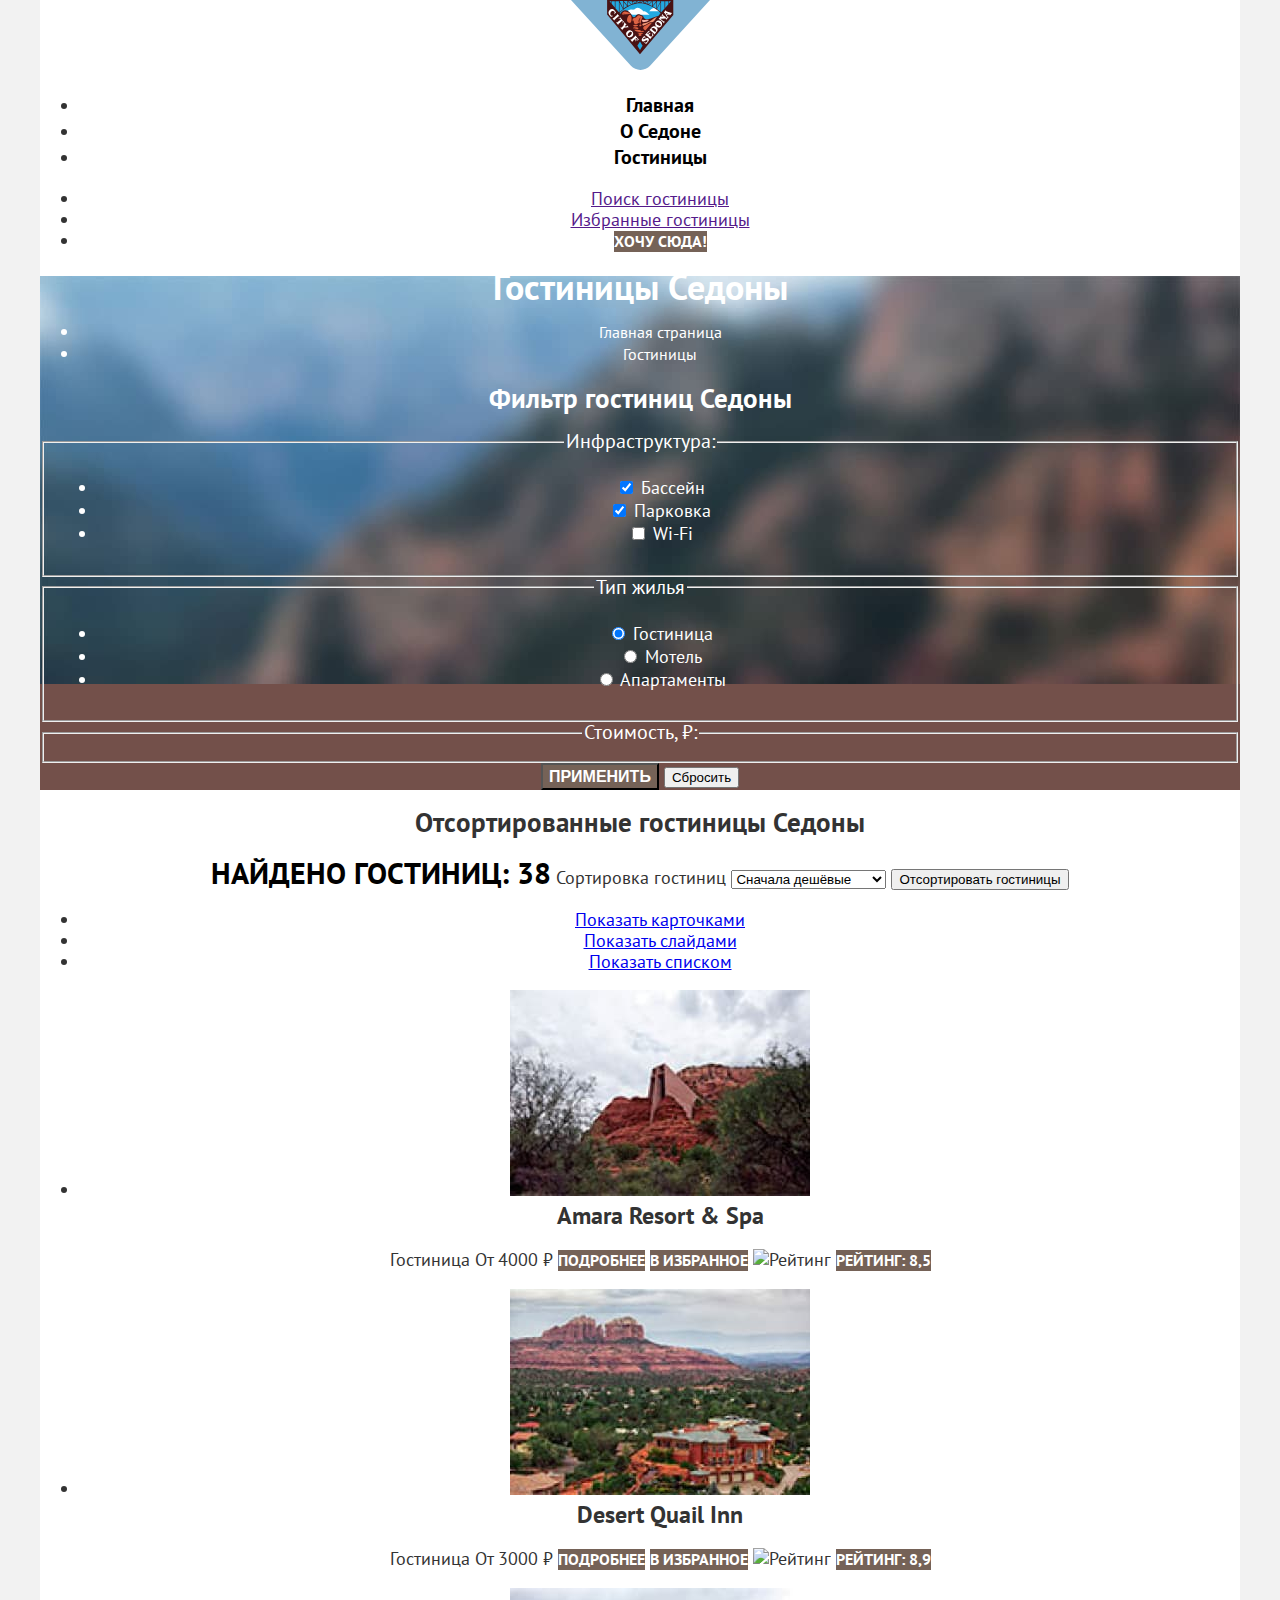
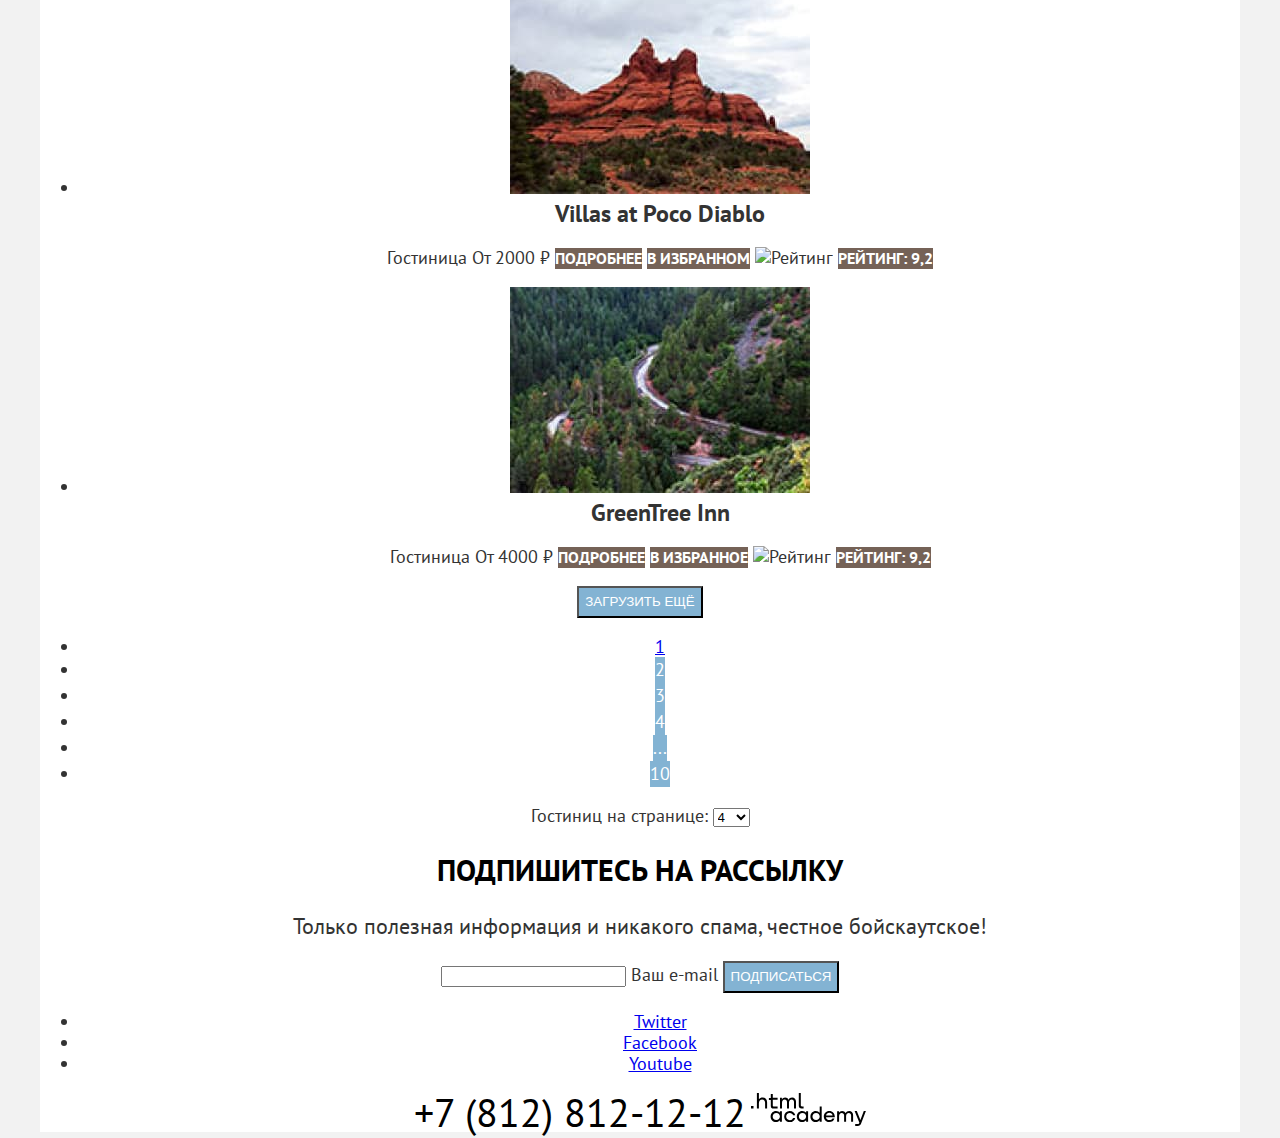
==== catalog.html @ a84dbd97 "базовая стилизация" ====
<!DOCTYPE html>
<html class="page" lang="ru">

<head>
  <meta charset="utf-8">
  <title>Гостиницы Седоны</title>
  <link rel="stylesheet" href="css/style.css">
</head>

<body>

  <div class="page-wrapper">

    <!-- Хедер -->

    <header class="page-header">
      <nav class="header-nav">
        <a class="logo-link">
          <img src="img/index/logo-of-sedona.svg" alt="Герб города Седона" width="139" height="70">
        </a>
        <ul class="site-menu">
          <li class="site-menu-item">
            <a href="index.html" class="site-menu-link">Главная</a>
          </li>
          <li class="site-menu-item">
            <a href="" class="site-menu-link">О Седоне</a>
          </li>
          <li class="site-menu-item">
            <a href="#" class="site-menu-link">Гостиницы</a>
          </li>
        </ul>
        <ul class="user-list">
          <li class="user-item">
            <a href="" class="user-link">
              <span class="visually-hidden">Поиск гостиницы</span>
            </a>
          </li>
          <li class="user-item">
            <a href="" class="user-link">
              <span class="visually-hidden">Избранные гостиницы</span>
            </a>
          </li>
          <li class="user-item">
            <a href="" class="user-link btn">
              Хочу сюда!
            </a>
          </li>
        </ul>
      </nav>
    </header>

    <!-- Мэйн -->

    <main class="main-inner">
      <footer class="inner-footer">
        <h1>Гостиницы Седоны</h1>
        <ul class="breadcrumbs">
          <li class="breadcrumbs-item">
            <a href="#" class="breadcrumbs-link">
              <span class="visually-hidden">Главная страница</span>
            </a>
          </li>
          <li class="breadcrumbs-item">
            <a href="" class="breadcrumbs-link">
              <span class="visually-hidden">Гостиницы</span>
            </a>
          </li>
        </ul>
        <section class="filter">
          <h2 class="visually-hidden">Фильтр гостиниц Седоны</h2>
          <form class="catalog-filter" action="https://echo.htmlacademy.ru/courses" method="get">
            <fieldset class="catalog-filter-group">
              <legend class="catalog-filter-title">Инфраструктура:</legend>
              <ul class="catalog-filter-list">
                <li class="catalog-filter-item">
                  <label class="control">
                    <input type="checkbox" name="swimming-pool" id="swimming-pool" checked>
                    <span class="control-mark"></span>
                    <span class="control-label">Бассейн</span>
                  </label>
                </li>
                <li class="catalog-filter-item">
                  <label class="control">
                    <input type="checkbox" name="parking" id="parking" checked>
                    <span class="control-mark"></span>
                    <span class="control-label">Парковка</span>
                  </label>
                </li>
                <li class="catalog-filter-item">
                  <label class="control">
                    <input type="checkbox" name="wi-fi" id="wi-fi">
                    <span class="control-mark"></span>
                    <span class="control-label">Wi-Fi</span>
                  </label>
                </li>
              </ul>
            </fieldset>
            <fieldset class="catalog-filter-group">
              <legend class="catalog-filter-title">Тип жилья</legend>
              <ul class="catalog-filter-list">
                <li class="catalog-filter-item">
                  <input type="radio" name="type-housing-group" value="hotel" checked>
                  <span class="control-mark"></span>
                  <span class="control-label">Гостиница</span>
                </li>
                <li class="catalog-filter-item">
                  <input type="radio" name="type-housing-group" value="motel">
                  <span class="control-mark"></span>
                  <span class="control-label">Мотель</span>
                </li>
                <li class="catalog-filter-item">
                  <input type="radio" name="type-housing-group" value="apartments">
                  <span class="control-mark"></span>
                  <span class="control-label">Апартаменты</span>
                </li>
              </ul>
            </fieldset>
            <fieldset class="catalog-filter-group">
              <legend class="catalog-filter-title">Стоимость, ₽:</legend>
            </fieldset>
            <button class="btn" type="submit" value="Применить">Применить</button>
            <button type="reset" value="Сбросить">Сбросить</button>
          </form>
        </section>
      </footer>
      <section class="sorted-cards">
        <h2 class="visually-hidden">Отсортированные гостиницы Седоны</h2>
        <span class="hotels-foung section-title">Найдено гостиниц: 38</span>
        <label class="visually-hidden" for="sorting">Сортировка гостиниц</label>
        <select name="sorting-card" id="sorting">
          <option value="cheap">Сначала дешёвые</option>
          <option value="popular">Сначала популярные</option>
          <option value="expensive">Сначала дорогие</option>
        </select>
        <button class="visually-hidden" type="submit">Отсортировать гостиницы</button>
        <ul class="view-card">
          <li class="view-card-item">
            <a href="#" class="view-card-control">
              <span class="visually-hidden">Показать карточками</span>
            </a>
          </li>
          <li class="view-card-item">
            <a href="#" class="view-card-control">
              <span class="visually-hidden">Показать слайдами</span>
            </a>
          </li>
          <li class="view-card-item">
            <a href="#" class="view-card-control">
              <span class="visually-hidden">Показать списком</span>
            </a>
          </li>
        </ul>
        <ul class="cards-list">
          <li class="cards-item">
            <figure>
              <img src="img/catalog/amararesortspa.jpg" alt=" Фотография Amara Resort & Spa" width="300" height="206">
              <figcaption class="card-title">Amara Resort & Spa</figcaption>
            </figure>
            <span>Гостиница</span>
            <span>От 4000 ₽</span>
            <a class="btn" href="#">подробнее</a>
            <a class="btn" href="#">В избранное</a>
            <img src="#" alt="Рейтинг">
            <span class="btn">Рейтинг: 8,5</span>
          </li>
          <li class="cards-item">
            <figure>
              <img src="img/catalog/desertquailinn.jpg" alt=" Фотография Desert Quail Inn" width="300" height="206">
              <figcaption class="card-title">Desert Quail Inn</figcaption>
            </figure>
            <span>Гостиница</span>
            <span>От 3000 ₽</span>
            <a class="btn" href="#">подробнее</a>
            <a class="btn" href="#">В избранное</a>
            <img src="#" alt="Рейтинг">
            <span class="btn">Рейтинг: 8,9</span>
          </li>
          <li class="cards-item">
            <figure>
              <img src="img/catalog/villasatpocodiablo.jpg" alt=" Фотография Villas at Poco Diablo" width="300"
                height="206">
              <figcaption class="card-title">Villas at Poco Diablo</figcaption>
            </figure>
            <span>Гостиница</span>
            <span>От 2000 ₽</span>
            <a class="btn" href="#">подробнее</a>
            <a class="btn" href="#">В избранном</a>
            <img src="#" alt="Рейтинг">
            <span class="btn">Рейтинг: 9,2 </span>
          </li>
          <li class="cards-item">
            <figure>
              <img src="img/catalog/greentreeinn.jpg" alt=" Фотография GreenTree Inn" width="300" height="206">
              <figcaption class="card-title">GreenTree Inn</figcaption>
            </figure>
            <span>Гостиница</span>
            <span>От 4000 ₽</span>
            <a class="btn" href="#">подробнее</a>
            <a class="btn" href="#">В избранное</a>
            <img src="#" alt="Рейтинг">
            <span class="btn">Рейтинг: 9,2 </span>
          </li>
        </ul>
        <button class="button" type="button">Загрузить ещё</button>
        <ul class="pagination">
          <li class="pagination-item pagination-current"><a href="#" class="pagination-link">1</a></li>
          <li class="pagination-item">
            <a href="#" class="pagination-link button">2</a>
          </li>
          <li class="pagination-item">
            <a href="#" class="pagination-link button">3</a>
          </li>
          <li class="pagination-item">
            <a href="#" class="pagination-link button">4</a>
          </li>
          <li class="pagination-item">
            <a href="#" class="pagination-link button">...</a>
          </li>
          <li class="pagination-item">
            <a href="#" class="pagination-link button">10</a>
          </li>
        </ul>
        <form class="showing-type">
          <label for="showing-card">Гостиниц на странице:</label>
          <select name="showing-card" id="showing-card">
            <option value="4">4</option>
            <option value="8">8</option>
            <option value="12">12</option>
          </select>
        </form>
      </section>
      <section class="subscribe">
        <h2 class="section-title">Подпишитесь на рассылку</h2>
        <p class="subscribe-desk">Только полезная информация и никакого спама,
          честное бойскаутское!</p>
        <form class="subscribe-form" action="https://echo.htmlacademy.ru/courses" method="post">
          <input type="email" name="subscribe-email" id="subscribe-email">
          <label for="subscribe-email">Ваш e-mail</label>
          <input class="subscribe-submit button" type="submit" value="Подписаться">
        </form>
      </section>
    </main>

    <!-- Футер -->

    <footer class="page-footer">
      <ul class="footer-social">
        <li class="social-item"><a href="https://twitter.com/htmlacademy_ru" class="social-link">
            <span class="visually-hidden">Twitter</span></a>
        </li>
        <li class="social-item"><a href="https://www.facebook.com/htmlacademy" class="social-link">
            <span class="visually-hidden">Facebook</span>
          </a>
        </li>
        <li class="social-item">
          <a href="https://www.youtube.com/c/HTMLAcademyRUS" class="social-link">
            <span class="visually-hidden">Youtube</span>
          </a>
        </li>
      </ul>
      <a class="number" href="tel:+78128121212">+7 (812) 812-12-12</a>
      <a class="copyright-link" href="https://htmlacademy.ru/">
        <img src="img/index/footer-logo-htmlacademy.svg" alt="Разработано HTMLAcademy" width="115" height="34">
      </a>
    </footer>

  </div>

</body>

</html>
---- css/style.css ----
@font-face {
  font-family: "PT Sans";
  font-style: normal;
  font-weight: 400;
  src: url("/fonts/ptsans-400.woff2");
  font-display: swap;
}

@font-face {
  font-family: "PT Sans";
  font-style: normal;
  font-weight: 700;
  src: url("/fonts/ptsans-700.woff2");
  font-display: swap;
}


body {
  margin: 0;
  font-family: "PT Sans", sans-serif;
  font-size: 18px;
  line-height: 21px;
  color: #333333;
  background-color: #F2F2F2;
  text-align: center;
}

.page-wrapper {
  margin: 0 auto;
  width: 1200px;
  background-color: #ffffff;
}

.section-title{
  font-size: 30px;
  font-weight: 700;
  color: #000000;
  line-height: 36px;
  text-transform: uppercase;
}

.btn {
  display: inline-block;
  font-size: 16px;
  font-weight: 700;
  line-height: 21px;
  color: #FFFFFF;
  background-color: #756257;
  text-transform: uppercase;
  text-decoration: none;
}

.button {
  display: inline-block;
  font-size: 20;
  line-height: 26px;
  color: #FFFFFF;
  background-color:  #83B3D3;
  text-transform: uppercase;
  text-decoration: none;
}

/* Header */

.site-menu-link {
  font-size: 20px;
  font-weight: 700;
  line-height: 26px;
  color: #000000;
  text-decoration: none;
}

/* Main */

/* Wellcome */

.wellcome {
  background-color: #dbe9f2;
  background-image: url('/img/index/index-background-wellcome.jpg');
  background-repeat: no-repeat;
  background-size: contain;
}

/* Advantages */

.advantages-desk {
  font-size: 22px;
  line-height: 36px;
}

/* Search-hotel  */

.search-hotel-desk {
  font-size: 22px;
  line-height: 26px;
}

/* Subscribe */

.index-subscribe {
  color: #ffffff;
  background-color: #46424c;
  background-image: url('/img/index/index-background-wellcome.jpg');
  background-repeat: no-repeat;
  background-size: auto;
}

.index-subscribe .section-title {
  color: #ffffff;
}

.subscribe-desk {
  font-size: 22px;
  line-height: 26px;
}

/* Footer */

.number {
  font-size: 40px;
  color: #000000;
  line-height: 40px;
  text-transform: uppercase;
  text-decoration: none;
}

/* Catalog */

/* Inner-footer */

.inner-footer {
  color: #ffffff;
  background-color: #73504A;
  background-image: url('/img/catalog/catalog-background.jpg');
  background-repeat: no-repeat;
  background-size: auto;
}

/* Breadcrumbs */

.breadcrumbs-link {
  font-size: 16px;
  color: #FFFFFF;
  text-decoration: none;
}

/* Filter */

.catalog-filter-title {
  font-size: 20px;
  font-weight: 26px;
}

.control-label {
  line-height: 23px;
}

/* Sorted-cards */

.card-title {
  font-weight: 700;
  font-size: 24px;
  line-height: 31px;
}
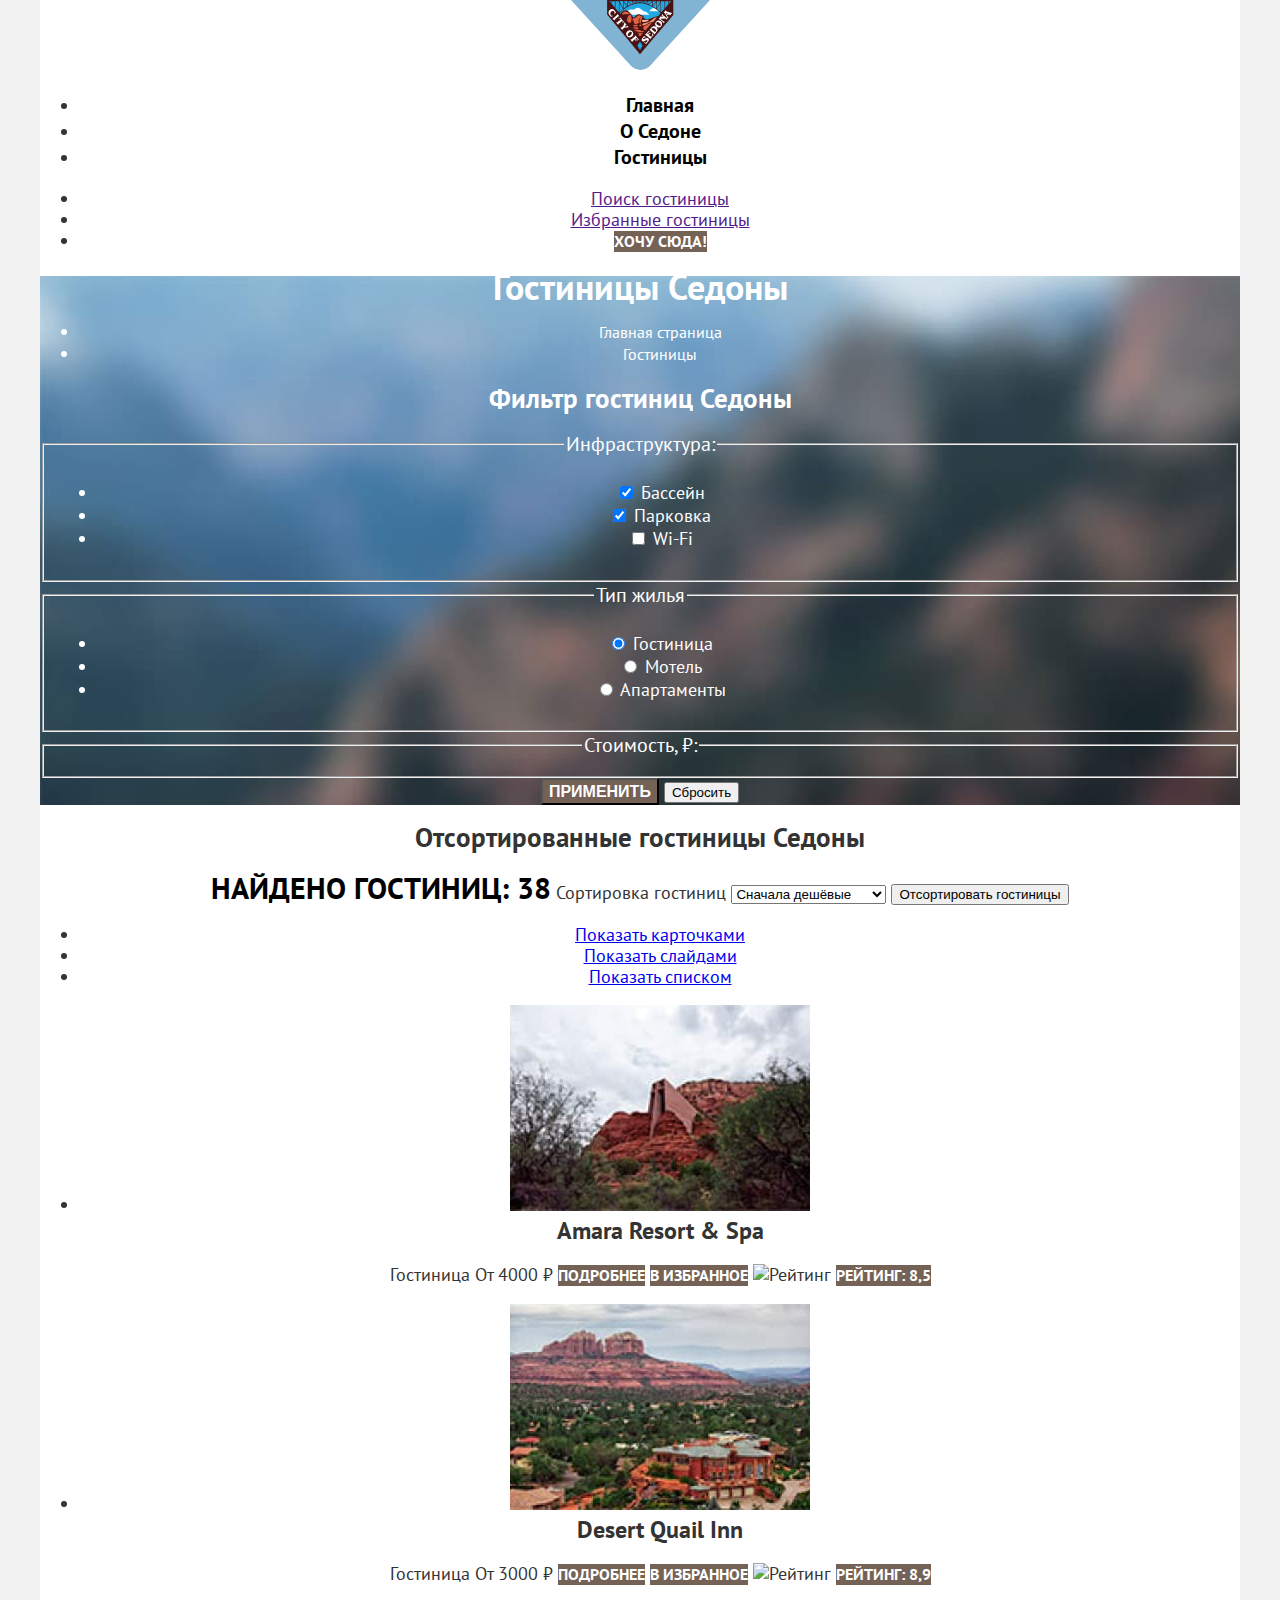
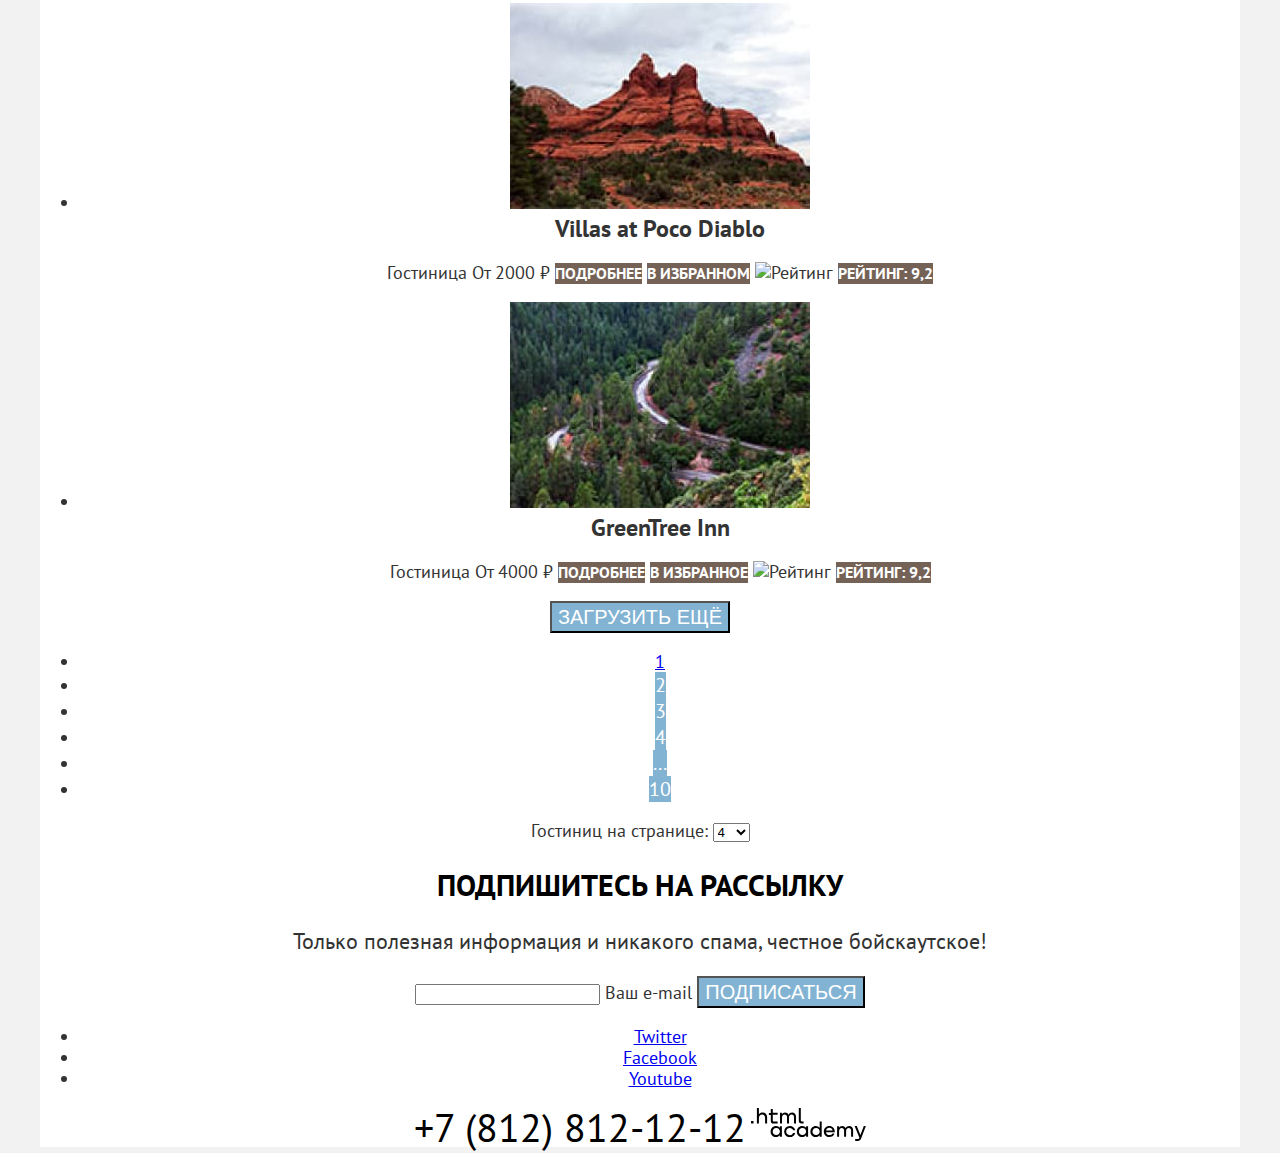
==== commit a27e7e04: "базовые графики и стилизации" ====
--- a/catalog.html
+++ b/catalog.html
@@ -26,7 +26,7 @@
             <a href="" class="site-menu-link">О Седоне</a>
           </li>
           <li class="site-menu-item">
-            <a href="#" class="site-menu-link">Гостиницы</a>
+            <a href="#" class="site-menu-link" aria-current="page">Гостиницы</a>
           </li>
         </ul>
         <ul class="user-list">
@@ -61,7 +61,7 @@
             </a>
           </li>
           <li class="breadcrumbs-item">
-            <a href="" class="breadcrumbs-link">
+            <a href="" class="breadcrumbs-link" aria-current="page">
               <span class="visually-hidden">Гостиницы</span>
             </a>
           </li>
@@ -203,7 +203,8 @@
         </ul>
         <button class="button" type="button">Загрузить ещё</button>
         <ul class="pagination">
-          <li class="pagination-item pagination-current"><a href="#" class="pagination-link">1</a></li>
+          <li class="pagination-item pagination-current" aria-current="page"><a href="#" class="pagination-link">1</a>
+          </li>
           <li class="pagination-item">
             <a href="#" class="pagination-link button">2</a>
           </li>
--- a/css/style.css
+++ b/css/style.css
@@ -3,7 +3,7 @@
   font-family: "PT Sans";
   font-style: normal;
   font-weight: 400;
-  src: url("/fonts/ptsans-400.woff2");
+  src: url("/fonts/ptsans-400.woff2") format("woff2");
   font-display: swap;
 }
 
@@ -11,7 +11,7 @@
   font-family: "PT Sans";
   font-style: normal;
   font-weight: 700;
-  src: url("/fonts/ptsans-700.woff2");
+  src: url("/fonts/ptsans-700.woff2")  format("woff2");
   font-display: swap;
 }
 
@@ -53,7 +53,7 @@
 
 .button {
   display: inline-block;
-  font-size: 20;
+  font-size: 20px;
   line-height: 26px;
   color: #FFFFFF;
   background-color:  #83B3D3;
@@ -103,7 +103,7 @@
   background-color: #46424c;
   background-image: url('/img/index/index-background-wellcome.jpg');
   background-repeat: no-repeat;
-  background-size: auto;
+  background-size: cover;
 }
 
 .index-subscribe .section-title {
@@ -134,7 +134,7 @@
   background-color: #73504A;
   background-image: url('/img/catalog/catalog-background.jpg');
   background-repeat: no-repeat;
-  background-size: auto;
+  background-size: cover;
 }
 
 /* Breadcrumbs */
@@ -149,7 +149,7 @@
 
 .catalog-filter-title {
   font-size: 20px;
-  font-weight: 26px;
+  line-height:  26px;
 }
 
 .control-label {
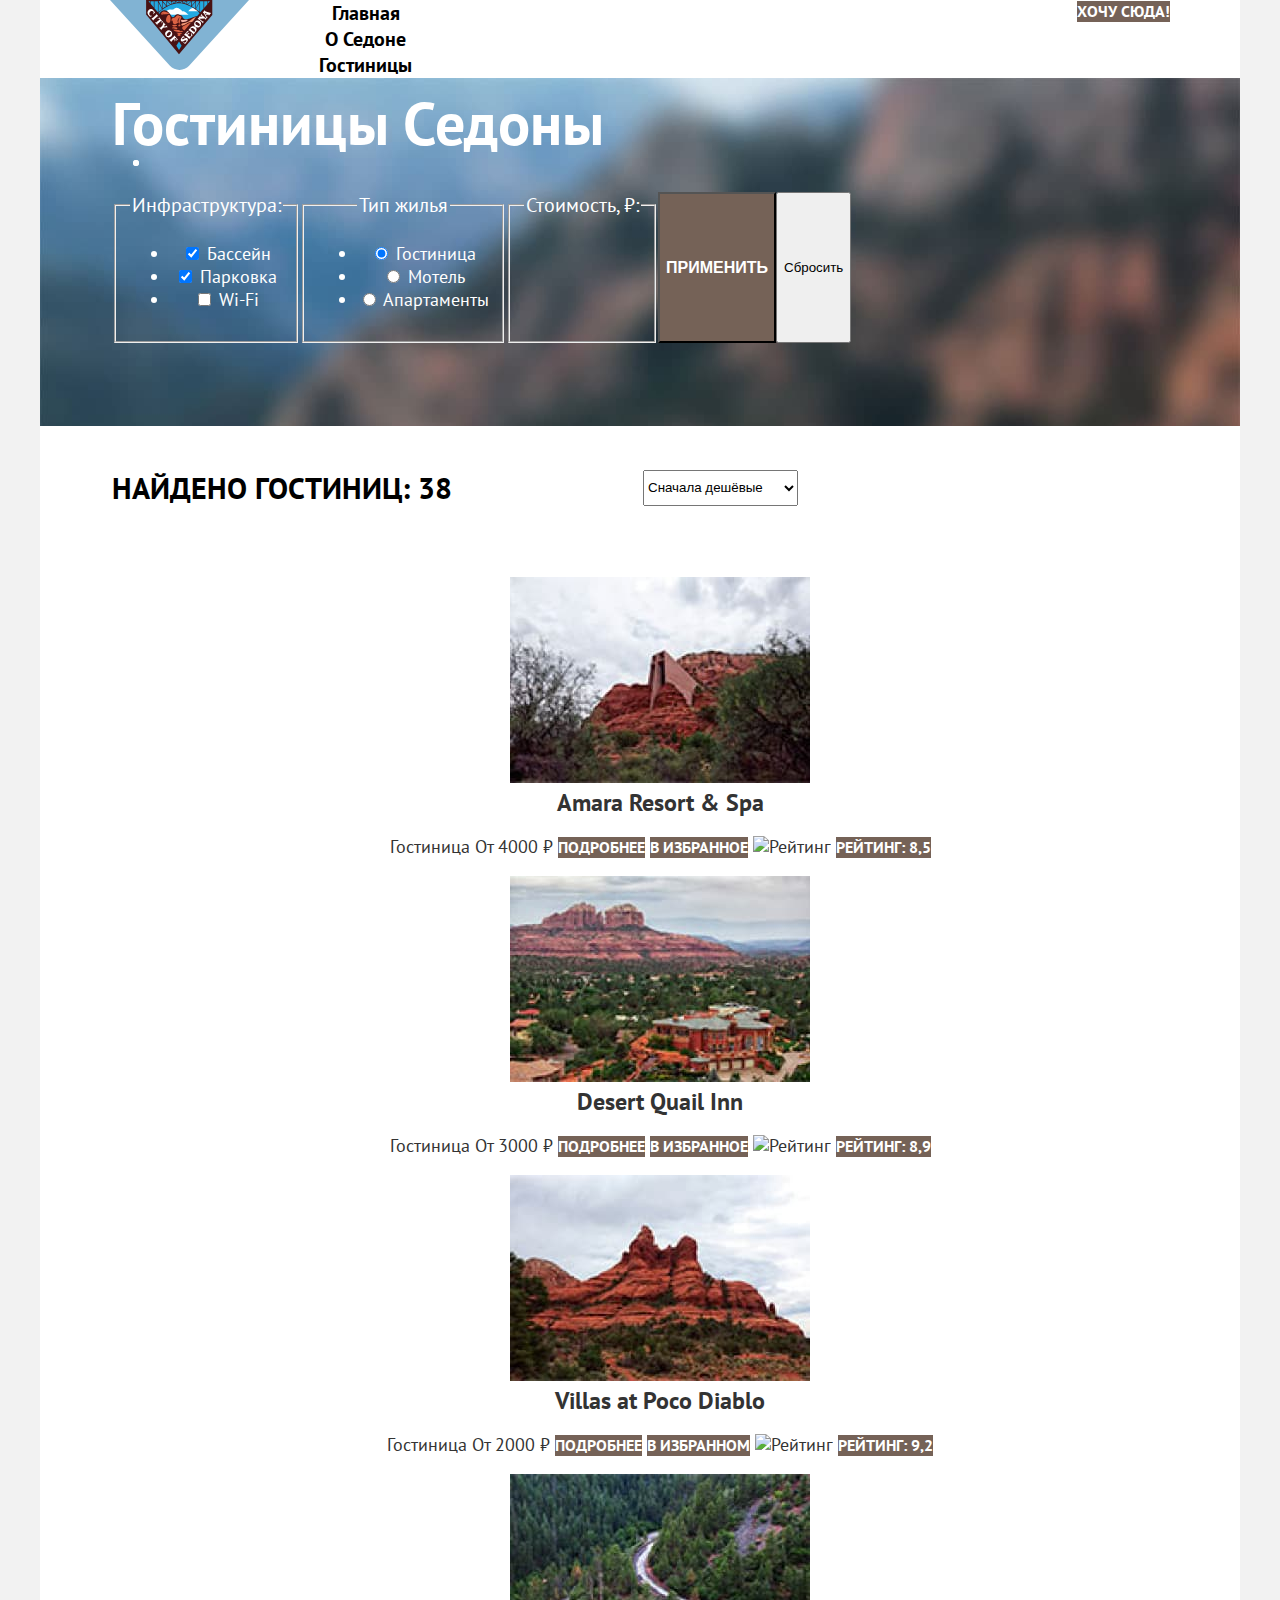
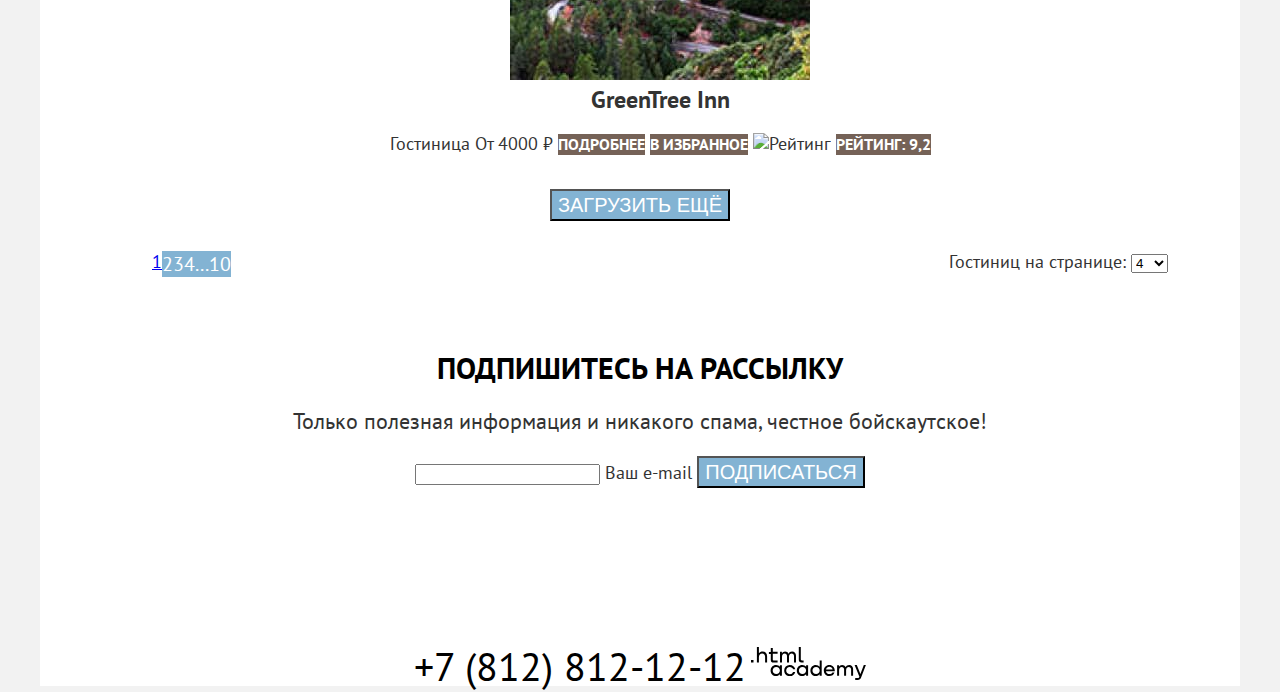
==== commit a8b81c84: "Сетка страниц и крупных блоков на флексах" ====
--- a/catalog.html
+++ b/catalog.html
@@ -7,9 +7,9 @@
   <link rel="stylesheet" href="css/style.css">
 </head>
 
-<body>
-
-  <div class="page-wrapper">
+<body class="page-body">
+
+  <div class="page-container">
 
     <!-- Хедер -->
 
@@ -51,222 +51,239 @@
 
     <!-- Мэйн -->
 
-    <main class="main-inner">
-      <footer class="inner-footer">
-        <h1>Гостиницы Седоны</h1>
-        <ul class="breadcrumbs">
-          <li class="breadcrumbs-item">
-            <a href="#" class="breadcrumbs-link">
-              <span class="visually-hidden">Главная страница</span>
-            </a>
-          </li>
-          <li class="breadcrumbs-item">
-            <a href="" class="breadcrumbs-link" aria-current="page">
-              <span class="visually-hidden">Гостиницы</span>
-            </a>
-          </li>
-        </ul>
-        <section class="filter">
-          <h2 class="visually-hidden">Фильтр гостиниц Седоны</h2>
-          <form class="catalog-filter" action="https://echo.htmlacademy.ru/courses" method="get">
-            <fieldset class="catalog-filter-group">
-              <legend class="catalog-filter-title">Инфраструктура:</legend>
-              <ul class="catalog-filter-list">
-                <li class="catalog-filter-item">
-                  <label class="control">
-                    <input type="checkbox" name="swimming-pool" id="swimming-pool" checked>
+    <main class="main-inner main-container">
+      <header class="inner-header">
+        <div class="wrapper header-wrapper">
+          <h1 class="page-title">Гостиницы Седоны</h1>
+          <ul class="breadcrumbs">
+            <li class="breadcrumbs-item">
+              <a href="#" class="breadcrumbs-link">
+                <span class="visually-hidden">Главная страница</span>
+              </a>
+            </li>
+            <li class="breadcrumbs-item">
+              <a href="" class="breadcrumbs-link" aria-current="page">
+                <span class="visually-hidden">Гостиницы</span>
+              </a>
+            </li>
+          </ul>
+          <section class="filter">
+            <h2 class="visually-hidden">Фильтр гостиниц Седоны</h2>
+            <form class="catalog-filter" action="https://echo.htmlacademy.ru/courses" method="get">
+              <fieldset class="catalog-filter-group">
+                <legend class="catalog-filter-title">Инфраструктура:</legend>
+                <ul class="catalog-filter-list">
+                  <li class="catalog-filter-item">
+                    <label class="control">
+                      <input type="checkbox" name="swimming-pool" id="swimming-pool" checked>
+                      <span class="control-mark"></span>
+                      <span class="control-label">Бассейн</span>
+                    </label>
+                  </li>
+                  <li class="catalog-filter-item">
+                    <label class="control">
+                      <input type="checkbox" name="parking" id="parking" checked>
+                      <span class="control-mark"></span>
+                      <span class="control-label">Парковка</span>
+                    </label>
+                  </li>
+                  <li class="catalog-filter-item">
+                    <label class="control">
+                      <input type="checkbox" name="wi-fi" id="wi-fi">
+                      <span class="control-mark"></span>
+                      <span class="control-label">Wi-Fi</span>
+                    </label>
+                  </li>
+                </ul>
+              </fieldset>
+              <fieldset class="catalog-filter-group">
+                <legend class="catalog-filter-title">Тип жилья</legend>
+                <ul class="catalog-filter-list">
+                  <li class="catalog-filter-item">
+                    <input type="radio" name="type-housing-group" value="hotel" checked>
                     <span class="control-mark"></span>
-                    <span class="control-label">Бассейн</span>
-                  </label>
-                </li>
-                <li class="catalog-filter-item">
-                  <label class="control">
-                    <input type="checkbox" name="parking" id="parking" checked>
+                    <span class="control-label">Гостиница</span>
+                  </li>
+                  <li class="catalog-filter-item">
+                    <input type="radio" name="type-housing-group" value="motel">
                     <span class="control-mark"></span>
-                    <span class="control-label">Парковка</span>
-                  </label>
-                </li>
-                <li class="catalog-filter-item">
-                  <label class="control">
-                    <input type="checkbox" name="wi-fi" id="wi-fi">
+                    <span class="control-label">Мотель</span>
+                  </li>
+                  <li class="catalog-filter-item">
+                    <input type="radio" name="type-housing-group" value="apartments">
                     <span class="control-mark"></span>
-                    <span class="control-label">Wi-Fi</span>
-                  </label>
-                </li>
-              </ul>
-            </fieldset>
-            <fieldset class="catalog-filter-group">
-              <legend class="catalog-filter-title">Тип жилья</legend>
-              <ul class="catalog-filter-list">
-                <li class="catalog-filter-item">
-                  <input type="radio" name="type-housing-group" value="hotel" checked>
-                  <span class="control-mark"></span>
-                  <span class="control-label">Гостиница</span>
-                </li>
-                <li class="catalog-filter-item">
-                  <input type="radio" name="type-housing-group" value="motel">
-                  <span class="control-mark"></span>
-                  <span class="control-label">Мотель</span>
-                </li>
-                <li class="catalog-filter-item">
-                  <input type="radio" name="type-housing-group" value="apartments">
-                  <span class="control-mark"></span>
-                  <span class="control-label">Апартаменты</span>
-                </li>
-              </ul>
-            </fieldset>
-            <fieldset class="catalog-filter-group">
-              <legend class="catalog-filter-title">Стоимость, ₽:</legend>
-            </fieldset>
-            <button class="btn" type="submit" value="Применить">Применить</button>
-            <button type="reset" value="Сбросить">Сбросить</button>
+                    <span class="control-label">Апартаменты</span>
+                  </li>
+                </ul>
+              </fieldset>
+              <fieldset class="catalog-filter-group">
+                <legend class="catalog-filter-title">Стоимость, ₽:</legend>
+              </fieldset>
+              <button class="btn" type="submit" value="Применить">Применить</button>
+              <button type="reset" value="Сбросить">Сбросить</button>
+            </form>
+          </section>
+        </div>
+      </header>
+      <section class="sorting-cards">
+        <div class="wrapper sorting-cards-wrapper">
+          <h2 class="visually-hidden">Сортировка найденных гостиниц Седоны</h2>
+          <span class="hotels-found section-title">Найдено гостиниц: 38</span>
+          <label class="visually-hidden" for="sorting">Сортировка гостиниц</label>
+          <select name="sorting-card" id="sorting">
+            <option value="cheap">Сначала дешёвые</option>
+            <option value="popular">Сначала популярные</option>
+            <option value="expensive">Сначала дорогие</option>
+          </select>
+          <button class="visually-hidden" type="submit">Отсортировать гостиницы</button>
+          <ul class="view-card">
+            <li class="view-card-item">
+              <a href="#" class="view-card-control">
+                <span class="visually-hidden">Показать карточками</span>
+              </a>
+            </li>
+            <li class="view-card-item">
+              <a href="#" class="view-card-control">
+                <span class="visually-hidden">Показать слайдами</span>
+              </a>
+            </li>
+            <li class="view-card-item">
+              <a href="#" class="view-card-control">
+                <span class="visually-hidden">Показать списком</span>
+              </a>
+            </li>
+          </ul>
+        </div>
+      </section>
+      <section class="sorted-cards">
+        <div class="wrapper sorted-cards-wrapper">
+          <h2 class="visually-hidden">Отсортированные гостиницы Седоны</h2>
+          <ul class="cards-list">
+            <li class="cards-item">
+              <figure>
+                <img src="img/catalog/amararesortspa.jpg" alt=" Фотография Amara Resort & Spa" width="300" height="206">
+                <figcaption class="card-title">Amara Resort & Spa</figcaption>
+              </figure>
+              <span>Гостиница</span>
+              <span>От 4000 ₽</span>
+              <a class="btn" href="#">подробнее</a>
+              <a class="btn" href="#">В избранное</a>
+              <img src="#" alt="Рейтинг">
+              <span class="btn">Рейтинг: 8,5</span>
+            </li>
+            <li class="cards-item">
+              <figure>
+                <img src="img/catalog/desertquailinn.jpg" alt=" Фотография Desert Quail Inn" width="300" height="206">
+                <figcaption class="card-title">Desert Quail Inn</figcaption>
+              </figure>
+              <span>Гостиница</span>
+              <span>От 3000 ₽</span>
+              <a class="btn" href="#">подробнее</a>
+              <a class="btn" href="#">В избранное</a>
+              <img src="#" alt="Рейтинг">
+              <span class="btn">Рейтинг: 8,9</span>
+            </li>
+            <li class="cards-item">
+              <figure>
+                <img src="img/catalog/villasatpocodiablo.jpg" alt=" Фотография Villas at Poco Diablo" width="300"
+                  height="206">
+                <figcaption class="card-title">Villas at Poco Diablo</figcaption>
+              </figure>
+              <span>Гостиница</span>
+              <span>От 2000 ₽</span>
+              <a class="btn" href="#">подробнее</a>
+              <a class="btn" href="#">В избранном</a>
+              <img src="#" alt="Рейтинг">
+              <span class="btn">Рейтинг: 9,2 </span>
+            </li>
+            <li class="cards-item">
+              <figure>
+                <img src="img/catalog/greentreeinn.jpg" alt=" Фотография GreenTree Inn" width="300" height="206">
+                <figcaption class="card-title">GreenTree Inn</figcaption>
+              </figure>
+              <span>Гостиница</span>
+              <span>От 4000 ₽</span>
+              <a class="btn" href="#">подробнее</a>
+              <a class="btn" href="#">В избранное</a>
+              <img src="#" alt="Рейтинг">
+              <span class="btn">Рейтинг: 9,2 </span>
+            </li>
+          </ul>
+        </div>
+        <div class="wrapper btn-wrapper">
+          <button class="button" type="button">Загрузить ещё</button>
+        </div>
+        <div class="wrapper pagination-wrapper">
+          <ul class="pagination">
+            <li class="pagination-item pagination-current" aria-current="page"><a href="#" class="pagination-link">1</a>
+            </li>
+            <li class="pagination-item">
+              <a href="#" class="pagination-link button">2</a>
+            </li>
+            <li class="pagination-item">
+              <a href="#" class="pagination-link button">3</a>
+            </li>
+            <li class="pagination-item">
+              <a href="#" class="pagination-link button">4</a>
+            </li>
+            <li class="pagination-item">
+              <a href="#" class="pagination-link button">...</a>
+            </li>
+            <li class="pagination-item">
+              <a href="#" class="pagination-link button">10</a>
+            </li>
+          </ul>
+          <form class="showing-type">
+            <label for="showing-card">Гостиниц на странице:</label>
+            <select name="showing-card" id="showing-card">
+              <option value="4">4</option>
+              <option value="8">8</option>
+              <option value="12">12</option>
+            </select>
           </form>
-        </section>
-      </footer>
-      <section class="sorted-cards">
-        <h2 class="visually-hidden">Отсортированные гостиницы Седоны</h2>
-        <span class="hotels-foung section-title">Найдено гостиниц: 38</span>
-        <label class="visually-hidden" for="sorting">Сортировка гостиниц</label>
-        <select name="sorting-card" id="sorting">
-          <option value="cheap">Сначала дешёвые</option>
-          <option value="popular">Сначала популярные</option>
-          <option value="expensive">Сначала дорогие</option>
-        </select>
-        <button class="visually-hidden" type="submit">Отсортировать гостиницы</button>
-        <ul class="view-card">
-          <li class="view-card-item">
-            <a href="#" class="view-card-control">
-              <span class="visually-hidden">Показать карточками</span>
-            </a>
-          </li>
-          <li class="view-card-item">
-            <a href="#" class="view-card-control">
-              <span class="visually-hidden">Показать слайдами</span>
-            </a>
-          </li>
-          <li class="view-card-item">
-            <a href="#" class="view-card-control">
-              <span class="visually-hidden">Показать списком</span>
-            </a>
-          </li>
-        </ul>
-        <ul class="cards-list">
-          <li class="cards-item">
-            <figure>
-              <img src="img/catalog/amararesortspa.jpg" alt=" Фотография Amara Resort & Spa" width="300" height="206">
-              <figcaption class="card-title">Amara Resort & Spa</figcaption>
-            </figure>
-            <span>Гостиница</span>
-            <span>От 4000 ₽</span>
-            <a class="btn" href="#">подробнее</a>
-            <a class="btn" href="#">В избранное</a>
-            <img src="#" alt="Рейтинг">
-            <span class="btn">Рейтинг: 8,5</span>
-          </li>
-          <li class="cards-item">
-            <figure>
-              <img src="img/catalog/desertquailinn.jpg" alt=" Фотография Desert Quail Inn" width="300" height="206">
-              <figcaption class="card-title">Desert Quail Inn</figcaption>
-            </figure>
-            <span>Гостиница</span>
-            <span>От 3000 ₽</span>
-            <a class="btn" href="#">подробнее</a>
-            <a class="btn" href="#">В избранное</a>
-            <img src="#" alt="Рейтинг">
-            <span class="btn">Рейтинг: 8,9</span>
-          </li>
-          <li class="cards-item">
-            <figure>
-              <img src="img/catalog/villasatpocodiablo.jpg" alt=" Фотография Villas at Poco Diablo" width="300"
-                height="206">
-              <figcaption class="card-title">Villas at Poco Diablo</figcaption>
-            </figure>
-            <span>Гостиница</span>
-            <span>От 2000 ₽</span>
-            <a class="btn" href="#">подробнее</a>
-            <a class="btn" href="#">В избранном</a>
-            <img src="#" alt="Рейтинг">
-            <span class="btn">Рейтинг: 9,2 </span>
-          </li>
-          <li class="cards-item">
-            <figure>
-              <img src="img/catalog/greentreeinn.jpg" alt=" Фотография GreenTree Inn" width="300" height="206">
-              <figcaption class="card-title">GreenTree Inn</figcaption>
-            </figure>
-            <span>Гостиница</span>
-            <span>От 4000 ₽</span>
-            <a class="btn" href="#">подробнее</a>
-            <a class="btn" href="#">В избранное</a>
-            <img src="#" alt="Рейтинг">
-            <span class="btn">Рейтинг: 9,2 </span>
-          </li>
-        </ul>
-        <button class="button" type="button">Загрузить ещё</button>
-        <ul class="pagination">
-          <li class="pagination-item pagination-current" aria-current="page"><a href="#" class="pagination-link">1</a>
-          </li>
-          <li class="pagination-item">
-            <a href="#" class="pagination-link button">2</a>
-          </li>
-          <li class="pagination-item">
-            <a href="#" class="pagination-link button">3</a>
-          </li>
-          <li class="pagination-item">
-            <a href="#" class="pagination-link button">4</a>
-          </li>
-          <li class="pagination-item">
-            <a href="#" class="pagination-link button">...</a>
-          </li>
-          <li class="pagination-item">
-            <a href="#" class="pagination-link button">10</a>
-          </li>
-        </ul>
-        <form class="showing-type">
-          <label for="showing-card">Гостиниц на странице:</label>
-          <select name="showing-card" id="showing-card">
-            <option value="4">4</option>
-            <option value="8">8</option>
-            <option value="12">12</option>
-          </select>
-        </form>
+        </div>
       </section>
-      <section class="subscribe">
-        <h2 class="section-title">Подпишитесь на рассылку</h2>
-        <p class="subscribe-desk">Только полезная информация и никакого спама,
-          честное бойскаутское!</p>
-        <form class="subscribe-form" action="https://echo.htmlacademy.ru/courses" method="post">
-          <input type="email" name="subscribe-email" id="subscribe-email">
-          <label for="subscribe-email">Ваш e-mail</label>
-          <input class="subscribe-submit button" type="submit" value="Подписаться">
-        </form>
+      <section class="subscribe catalog-subscribe">
+        <div class="container subscribe-container">
+          <h2 class="section-title">Подпишитесь на рассылку</h2>
+          <p class="subscribe-desk">Только полезная информация и никакого спама,
+            честное бойскаутское!</p>
+          <form class="subscribe-form" action="https://echo.htmlacademy.ru/courses" method="post">
+            <input type="email" name="subscribe-email" id="subscribe-email">
+            <label for="subscribe-email">Ваш e-mail</label>
+            <input class="subscribe-submit button" type="submit" value="Подписаться">
+          </form>
+        </div>
       </section>
     </main>
 
     <!-- Футер -->
 
     <footer class="page-footer">
-      <ul class="footer-social">
-        <li class="social-item"><a href="https://twitter.com/htmlacademy_ru" class="social-link">
-            <span class="visually-hidden">Twitter</span></a>
-        </li>
-        <li class="social-item"><a href="https://www.facebook.com/htmlacademy" class="social-link">
-            <span class="visually-hidden">Facebook</span>
-          </a>
-        </li>
-        <li class="social-item">
-          <a href="https://www.youtube.com/c/HTMLAcademyRUS" class="social-link">
-            <span class="visually-hidden">Youtube</span>
-          </a>
-        </li>
-      </ul>
-      <a class="number" href="tel:+78128121212">+7 (812) 812-12-12</a>
-      <a class="copyright-link" href="https://htmlacademy.ru/">
-        <img src="img/index/footer-logo-htmlacademy.svg" alt="Разработано HTMLAcademy" width="115" height="34">
-      </a>
+      <div class="wrapper">
+        <ul class="footer-social">
+          <li class="social-item"><a href="https://twitter.com/htmlacademy_ru" class="social-link">
+              <span class="visually-hidden">Twitter</span></a>
+          </li>
+          <li class="social-item"><a href="https://www.facebook.com/htmlacademy" class="social-link">
+              <span class="visually-hidden">Facebook</span>
+            </a>
+          </li>
+          <li class="social-item">
+            <a href="https://www.youtube.com/c/HTMLAcademyRUS" class="social-link">
+              <span class="visually-hidden">Youtube</span>
+            </a>
+          </li>
+        </ul>
+        <a class="number" href="tel:+78128121212">+7 (812) 812-12-12</a>
+        <a class="copyright-link" href="https://htmlacademy.ru/">
+          <img src="img/index/footer-logo-htmlacademy.svg" alt="Разработано HTMLAcademy" width="115" height="34">
+        </a>
+      </div>
     </footer>
 
   </div>
 
 </body>
 
-</html>+</html>
--- a/css/style.css
+++ b/css/style.css
@@ -15,9 +15,32 @@
   font-display: swap;
 }
 
-
-body {
-  margin: 0;
+* {
+  box-sizing: border-box;
+}
+
+.visually-hidden {
+  position: absolute;
+  width: 1px;
+  height: 1px;
+  margin: -1px;
+  border: 0;
+  padding: 0;
+
+  white-space: nowrap;
+  clip-path: inset(100%);
+  clip: rect(0 0 0 0);
+  overflow: hidden;
+}
+
+.page {
+  height: 100%;
+}
+
+.page-body {
+  margin: 0 auto;
+  height: 100%;
+  width: 1280px;
   font-family: "PT Sans", sans-serif;
   font-size: 18px;
   line-height: 21px;
@@ -26,13 +49,26 @@
   text-align: center;
 }
 
-.page-wrapper {
+.page-container {
+  display: flex;
+  flex-direction: column;
+  min-height: 100%;
   margin: 0 auto;
   width: 1200px;
   background-color: #ffffff;
 }
 
+.wrapper {
+  width: 1056px;
+  margin: 0 auto;
+}
+
+.container {
+  width: 800px;
+  margin: 0 auto;
+}
 .section-title{
+  margin: 0;
   font-size: 30px;
   font-weight: 700;
   color: #000000;
@@ -63,6 +99,26 @@
 
 /* Header */
 
+.page-header {
+  padding-left: 70px;
+  padding-right: 70px;
+}
+
+.logo-link {
+  margin: 0;
+  margin-right: 30px;
+}
+
+.header-nav {
+  display: flex;
+}
+
+.site-menu {
+  list-style-type: none;
+  margin: 0;
+  max-width: 500px;
+}
+
 .site-menu-link {
   font-size: 20px;
   font-weight: 700;
@@ -71,11 +127,24 @@
   text-decoration: none;
 }
 
+.user-list {
+  display: flex;
+  list-style-type: none;
+  margin: 0;
+  max-width: 350px;
+  margin-left: auto;
+}
+
 /* Main */
 
 /* Wellcome */
 
+.main-container {
+  flex-grow: 1;
+}
+
 .wellcome {
+  padding-top: 63px;
   background-color: #dbe9f2;
   background-image: url('/img/index/index-background-wellcome.jpg');
   background-repeat: no-repeat;
@@ -84,21 +153,51 @@
 
 /* Advantages */
 
+.advantages .section-title {
+  margin-bottom: 31px;
+}
+
 .advantages-desk {
   font-size: 22px;
   line-height: 36px;
 }
 
+.advantages-list,
+.town-advantages-list,
+.bridge-advantages-list {
+  margin: 0;
+  list-style-type: none;
+}
+
 /* Search-hotel  */
+
+.search-hotel {
+  padding-top: 91px;
+  padding-bottom: 93px;
+}
+
+.search-hotel .section-title {
+  margin-bottom: 29px;
+}
 
 .search-hotel-desk {
   font-size: 22px;
   line-height: 26px;
-}
-
+  margin-bottom: 56px;
+}
+
+.search-hotel-button {
+  background-color: #756157;
+}
 /* Subscribe */
 
+.subscribe {
+}
+
+
 .index-subscribe {
+  padding-top: 93px;
+  padding-bottom: 94px;
   color: #ffffff;
   background-color: #46424c;
   background-image: url('/img/index/index-background-wellcome.jpg');
@@ -117,6 +216,16 @@
 
 /* Footer */
 
+.footer-wrapper {
+  display: flex;
+  justify-content: space-between;
+}
+
+.footer-social {
+  list-style-type: none;
+  max-width: 200px;
+}
+
 .number {
   font-size: 40px;
   color: #000000;
@@ -127,9 +236,11 @@
 
 /* Catalog */
 
-/* Inner-footer */
-
-.inner-footer {
+/* Inner-header */
+
+.inner-header {
+  padding-top: 35px;
+  padding-bottom: 83px;
   color: #ffffff;
   background-color: #73504A;
   background-image: url('/img/catalog/catalog-background.jpg');
@@ -137,7 +248,18 @@
   background-size: cover;
 }
 
+.page-title {
+  margin: 0;
+  font-size: 60px;
+  text-align: left;
+}
+
 /* Breadcrumbs */
+
+.breadcrumbs {
+  display: flex;
+  max-width: 650px;
+}
 
 .breadcrumbs-link {
   font-size: 16px;
@@ -147,6 +269,10 @@
 
 /* Filter */
 
+.catalog-filter {
+  display: flex;
+}
+
 .catalog-filter-title {
   font-size: 20px;
   line-height:  26px;
@@ -156,6 +282,28 @@
   line-height: 23px;
 }
 
+/* Sorting-cards */
+
+.sorting-cards {
+  padding-top: 44px;
+  padding-bottom: 53px;
+}
+
+.sorting-cards-wrapper {
+  display: flex;
+}
+
+.hotels-found {
+  text-align: left;
+  margin-right: 191px;
+}
+
+.view-card {
+  margin-left: auto;
+  min-width: 300px;
+  list-style-type: none;
+}
+
 /* Sorted-cards */
 
 .card-title {
@@ -163,3 +311,34 @@
   font-size: 24px;
   line-height: 31px;
 }
+
+.cards-list {
+  margin-bottom: 34px;
+  list-style-type: none;
+}
+
+.btn-wrapper {
+  margin-bottom: 30px;
+}
+
+/* Pagination */
+
+.pagination-wrapper {
+  margin-bottom: 3px;
+  display: flex;
+  justify-content: space-between;
+}
+
+.pagination {
+  display: flex;
+  max-width: 350px;
+  margin: 0;
+  list-style-type: none;
+}
+
+/* Subscribe */
+
+.catalog-subscribe {
+  padding-top: 70px;
+  padding-bottom: 140px;
+}
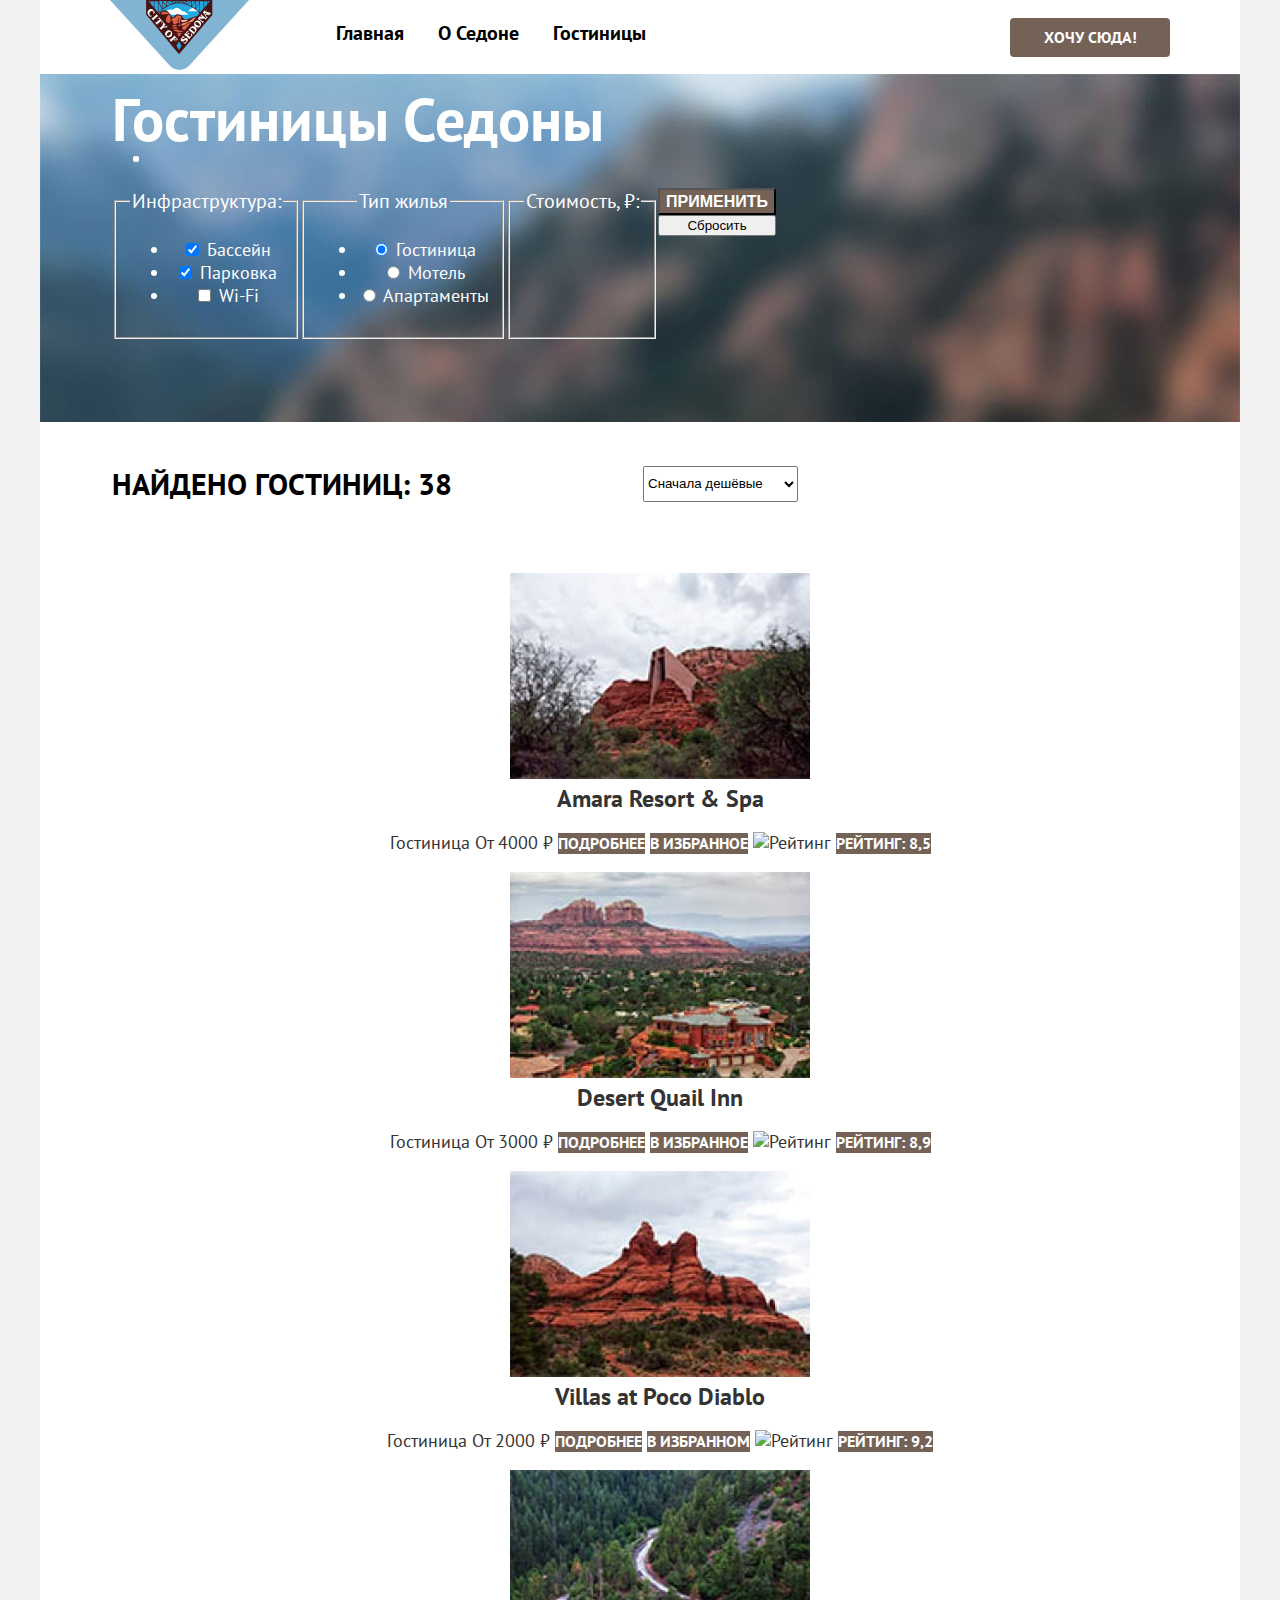
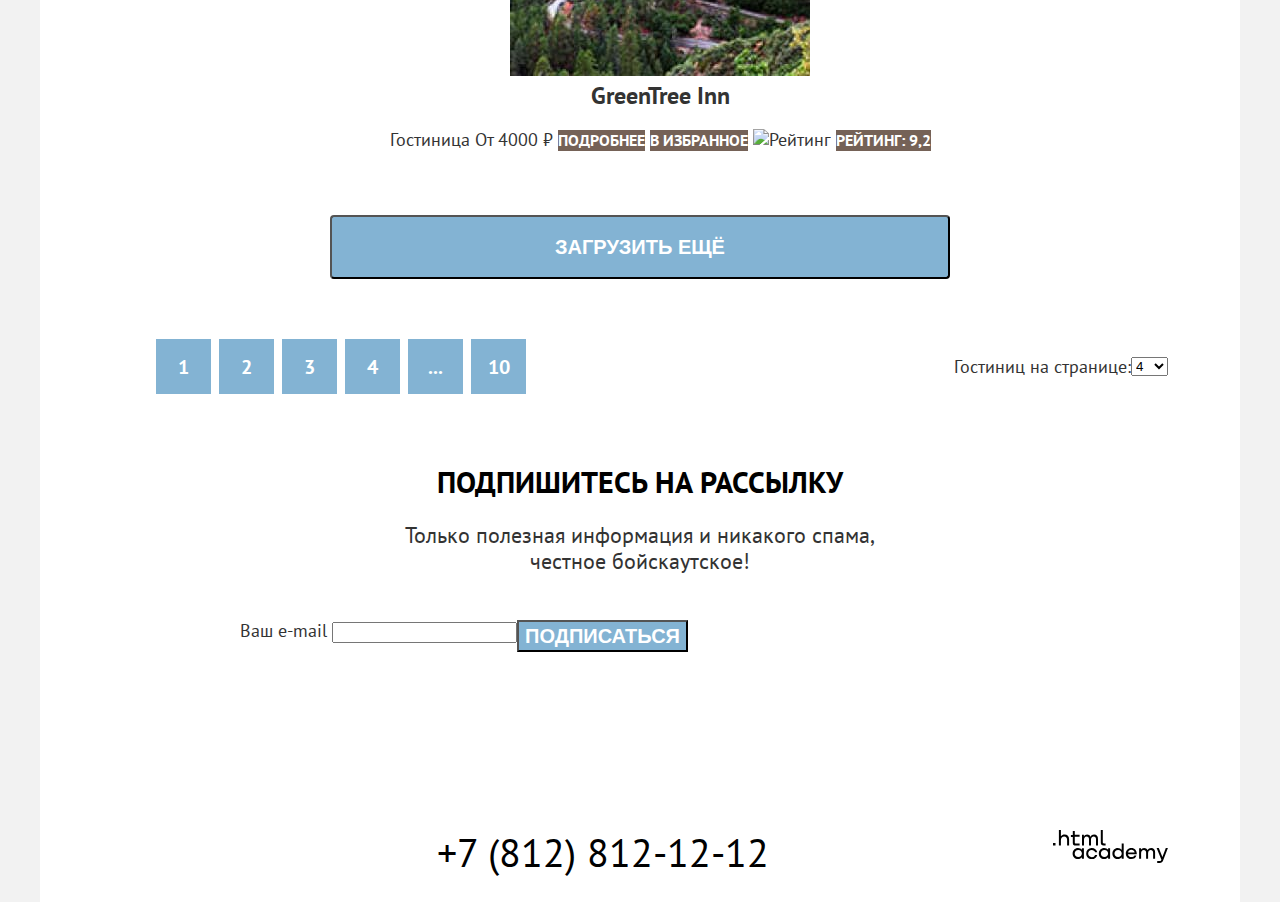
==== commit 8f6e34a5: "5.10. Микросетки на флексах для всех страниц" ====
--- a/catalog.html
+++ b/catalog.html
@@ -119,8 +119,10 @@
               <fieldset class="catalog-filter-group">
                 <legend class="catalog-filter-title">Стоимость, ₽:</legend>
               </fieldset>
-              <button class="btn" type="submit" value="Применить">Применить</button>
-              <button type="reset" value="Сбросить">Сбросить</button>
+              <div class="catalog-filter-btn">
+                <button class="btn" type="submit" value="Применить">Применить</button>
+                <button type="reset" value="Сбросить">Сбросить</button>
+              </div>
             </form>
           </section>
         </div>
@@ -211,11 +213,12 @@
           </ul>
         </div>
         <div class="wrapper btn-wrapper">
-          <button class="button" type="button">Загрузить ещё</button>
+          <button class="button button-more" type="button">Загрузить ещё</button>
         </div>
         <div class="wrapper pagination-wrapper">
           <ul class="pagination">
-            <li class="pagination-item pagination-current" aria-current="page"><a href="#" class="pagination-link">1</a>
+            <li class="pagination-item pagination-current" aria-current="page"><a href="#"
+                class="pagination-link button">1</a>
             </li>
             <li class="pagination-item">
               <a href="#" class="pagination-link button">2</a>
@@ -246,11 +249,12 @@
       <section class="subscribe catalog-subscribe">
         <div class="container subscribe-container">
           <h2 class="section-title">Подпишитесь на рассылку</h2>
-          <p class="subscribe-desk">Только полезная информация и никакого спама,
+          <p class="subscribe-desk">Только полезная информация и никакого спама,<br>
             честное бойскаутское!</p>
           <form class="subscribe-form" action="https://echo.htmlacademy.ru/courses" method="post">
-            <input type="email" name="subscribe-email" id="subscribe-email">
-            <label for="subscribe-email">Ваш e-mail</label>
+            <label for="subscribe-email">Ваш e-mail
+              <input type="email" name="subscribe-email" id="subscribe-email">
+            </label>
             <input class="subscribe-submit button" type="submit" value="Подписаться">
           </form>
         </div>
@@ -260,7 +264,7 @@
     <!-- Футер -->
 
     <footer class="page-footer">
-      <div class="wrapper">
+      <div class="footer-wrapper wrapper">
         <ul class="footer-social">
           <li class="social-item"><a href="https://twitter.com/htmlacademy_ru" class="social-link">
               <span class="visually-hidden">Twitter</span></a>
@@ -277,7 +281,8 @@
         </ul>
         <a class="number" href="tel:+78128121212">+7 (812) 812-12-12</a>
         <a class="copyright-link" href="https://htmlacademy.ru/">
-          <img src="img/index/footer-logo-htmlacademy.svg" alt="Разработано HTMLAcademy" width="115" height="34">
+          <img class="copyright-image" src="img/index/footer-logo-htmlacademy.svg" alt="Разработано HTMLAcademy"
+            width="115" height="34">
         </a>
       </div>
     </footer>
@@ -286,4 +291,4 @@
 
 </body>
 
-</html>
+</html>--- a/css/style.css
+++ b/css/style.css
@@ -15,23 +15,22 @@
   font-display: swap;
 }
 
-* {
+*,
+*::before,
+*::after {
   box-sizing: border-box;
 }
 
 .visually-hidden {
-  position: absolute;
-  width: 1px;
-  height: 1px;
-  margin: -1px;
-  border: 0;
-  padding: 0;
-
-  white-space: nowrap;
-  clip-path: inset(100%);
-  clip: rect(0 0 0 0);
-  overflow: hidden;
-}
+	position: absolute;
+	width: 1px;
+	height: 1px;
+	margin: -1px;
+	padding: 0;
+	border: 0;
+	clip: rect(0 0 0 0);
+	overflow: hidden;
+  }
 
 .page {
   height: 100%;
@@ -67,6 +66,12 @@
   width: 800px;
   margin: 0 auto;
 }
+
+.section-wrapper {
+  width: 720px;
+  margin: 0 auto;
+}
+
 .section-title{
   margin: 0;
   font-size: 30px;
@@ -90,6 +95,7 @@
 .button {
   display: inline-block;
   font-size: 20px;
+  font-weight: 700;
   line-height: 26px;
   color: #FFFFFF;
   background-color:  #83B3D3;
@@ -100,26 +106,30 @@
 /* Header */
 
 .page-header {
-  padding-left: 70px;
-  padding-right: 70px;
+  padding: 0 70px;
+}
+
+.header-nav {
+  display: flex;
 }
 
 .logo-link {
+  display: block;
   margin: 0;
   margin-right: 30px;
 }
 
-.header-nav {
-  display: flex;
-}
-
 .site-menu {
+  display: flex;
+  flex-wrap: wrap;
   list-style-type: none;
   margin: 0;
   max-width: 500px;
 }
 
 .site-menu-link {
+  display: block;
+  padding: 20px 17px;
   font-size: 20px;
   font-weight: 700;
   line-height: 26px;
@@ -129,10 +139,18 @@
 
 .user-list {
   display: flex;
+  flex-wrap: wrap;
   list-style-type: none;
   margin: 0;
   max-width: 350px;
   margin-left: auto;
+  align-items: center;
+}
+
+.user-link {
+  border-radius: 4px;
+  padding: 9px 15px;
+  min-width: 160px;
 }
 
 /* Main */
@@ -144,14 +162,22 @@
 }
 
 .wellcome {
-  padding-top: 63px;
+  padding: 51px 371px 82px 371px;
   background-color: #dbe9f2;
   background-image: url('/img/index/index-background-wellcome.jpg');
   background-repeat: no-repeat;
-  background-size: contain;
-}
-
+  background-size: auto;
+}
+
+.wellcome-image {
+  display: block;
+
+}
 /* Advantages */
+
+.advantages {
+  padding-top: 63px;
+}
 
 .advantages .section-title {
   margin-bottom: 31px;
@@ -160,6 +186,7 @@
 .advantages-desk {
   font-size: 22px;
   line-height: 36px;
+  margin-bottom: 80px;
 }
 
 .advantages-list,
@@ -187,7 +214,11 @@
 }
 
 .search-hotel-button {
+  min-width: 575px;
+  padding-top: 15px;
+  padding-bottom: 15px;
   background-color: #756157;
+  border-radius: 10px;
 }
 /* Subscribe */
 
@@ -200,18 +231,25 @@
   padding-bottom: 94px;
   color: #ffffff;
   background-color: #46424c;
-  background-image: url('/img/index/index-background-wellcome.jpg');
+  background-image: url('/img/index/index-background-subscribe.jpg');
   background-repeat: no-repeat;
   background-size: cover;
 }
 
 .index-subscribe .section-title {
   color: #ffffff;
+  margin-bottom: 29px;
 }
 
 .subscribe-desk {
   font-size: 22px;
   line-height: 26px;
+  margin-bottom: 46px;
+}
+
+.subscribe-form {
+  display: flex;
+  flex-wrap: wrap;
 }
 
 /* Footer */
@@ -222,16 +260,30 @@
 }
 
 .footer-social {
+  display: flex;
+  flex-wrap: wrap;
   list-style-type: none;
   max-width: 200px;
 }
 
 .number {
+  display: block;
+  padding-top: 40px;
+  padding-bottom: 30px;
   font-size: 40px;
   color: #000000;
   line-height: 40px;
   text-transform: uppercase;
   text-decoration: none;
+}
+
+.copyright-link {
+  display: block;
+  align-self: center;
+}
+
+.copyright-image {
+  display: block;
 }
 
 /* Catalog */
@@ -258,6 +310,7 @@
 
 .breadcrumbs {
   display: flex;
+  flex-wrap: wrap;
   max-width: 650px;
 }
 
@@ -271,6 +324,7 @@
 
 .catalog-filter {
   display: flex;
+  flex-wrap: wrap;
 }
 
 .catalog-filter-title {
@@ -282,6 +336,12 @@
   line-height: 23px;
 }
 
+.catalog-filter-btn {
+  display: flex;
+  flex-wrap: wrap;
+  flex-direction: column;
+}
+
 /* Sorting-cards */
 
 .sorting-cards {
@@ -299,6 +359,9 @@
 }
 
 .view-card {
+  display: flex;
+  flex-wrap: wrap;
+  list-style-type: none;
   margin-left: auto;
   min-width: 300px;
   list-style-type: none;
@@ -319,12 +382,21 @@
 
 .btn-wrapper {
   margin-bottom: 30px;
-}
+  padding-top: 30px;
+  padding-bottom: 30px;
+}
+
+.button-more {
+  min-width: 620px;
+  padding-top: 17px;
+  padding-bottom: 17px;
+  border-radius: 4px;
+}
+
 
 /* Pagination */
 
 .pagination-wrapper {
-  margin-bottom: 3px;
   display: flex;
   justify-content: space-between;
 }
@@ -336,9 +408,26 @@
   list-style-type: none;
 }
 
+.pagination-item {
+  margin: 0 4px;
+}
+.pagination-link {
+  min-width: 55px;
+  min-height: 55px;
+  padding-top: 15px;
+  padding-bottom: 10px;
+}
+
+.showing-type {
+  display: flex;
+  align-items: center;
+}
 /* Subscribe */
 
 .catalog-subscribe {
   padding-top: 70px;
   padding-bottom: 140px;
 }
+
+
+
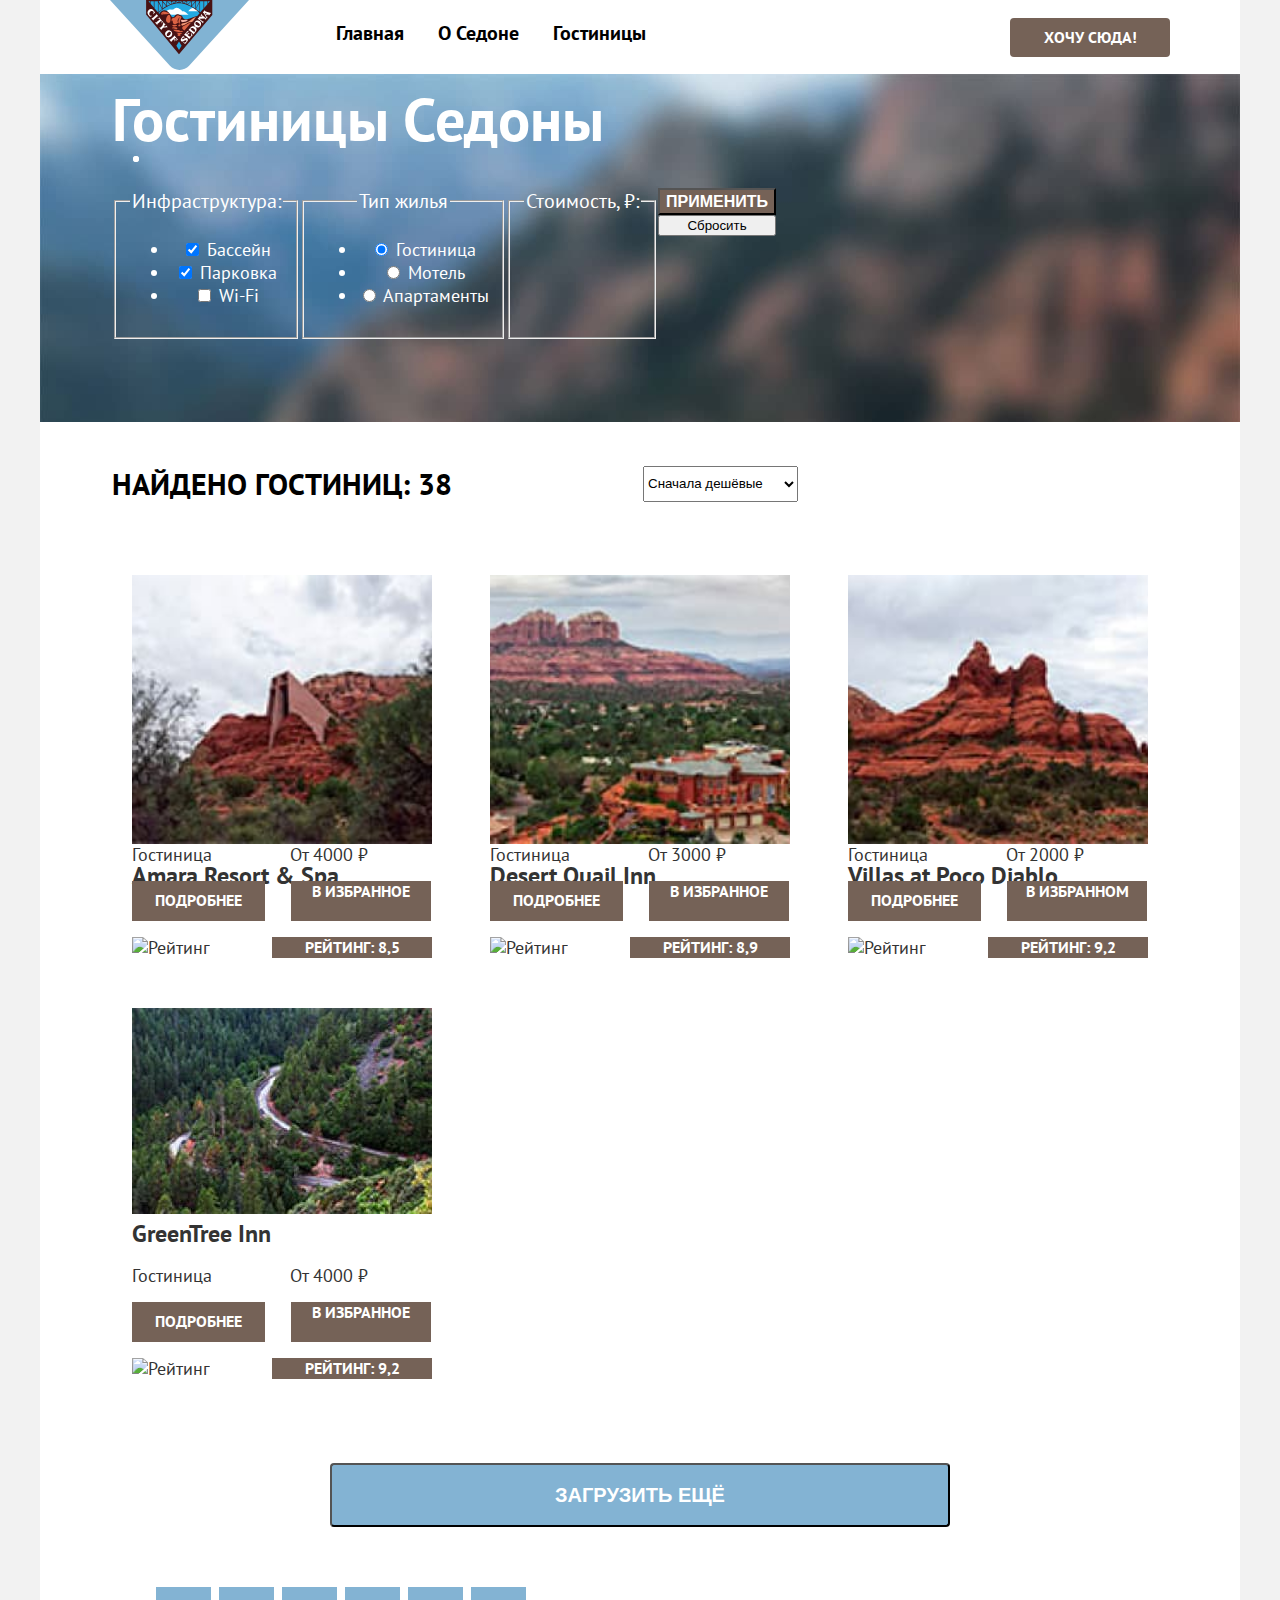
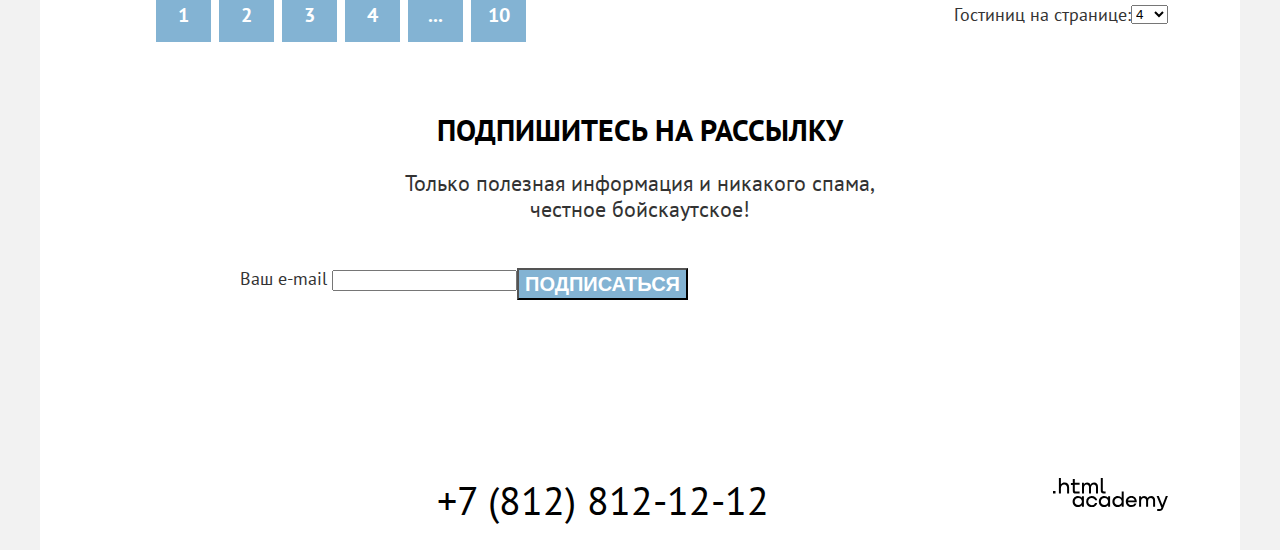
==== commit 0ae9d321: "6.17. Постройте мелкие сетки на гридах для подходящих компонентов" ====
--- a/catalog.html
+++ b/catalog.html
@@ -162,53 +162,79 @@
           <h2 class="visually-hidden">Отсортированные гостиницы Седоны</h2>
           <ul class="cards-list">
             <li class="cards-item">
-              <figure>
-                <img src="img/catalog/amararesortspa.jpg" alt=" Фотография Amara Resort & Spa" width="300" height="206">
+              <figure class="card-figure">
+                <img class="card-image" src="img/catalog/amararesortspa.jpg" alt=" Фотография Amara Resort & Spa"
+                  width="300" height="206">
                 <figcaption class="card-title">Amara Resort & Spa</figcaption>
               </figure>
-              <span>Гостиница</span>
-              <span>От 4000 ₽</span>
-              <a class="btn" href="#">подробнее</a>
-              <a class="btn" href="#">В избранное</a>
-              <img src="#" alt="Рейтинг">
-              <span class="btn">Рейтинг: 8,5</span>
+              <div class="card-info">
+                <span class="type-of-housing">Гостиница</span>
+                <span class="cost-housing">От 4000 ₽</span>
+              </div>
+              <div class="card-btn">
+                <a class="btn btn-card-more" href="#">подробнее</a>
+                <a class="btn btn-to-favourites" href="#">В избранное</a>
+              </div>
+              <div class="card-rating">
+                <img src="#" alt="Рейтинг">
+                <span class="btn housing-rating">Рейтинг: 8,5</span>
+              </div>
             </li>
             <li class="cards-item">
               <figure>
-                <img src="img/catalog/desertquailinn.jpg" alt=" Фотография Desert Quail Inn" width="300" height="206">
+                <img class="card-image" src="img/catalog/desertquailinn.jpg" alt=" Фотография Desert Quail Inn"
+                  width="300" height="206">
                 <figcaption class="card-title">Desert Quail Inn</figcaption>
               </figure>
-              <span>Гостиница</span>
-              <span>От 3000 ₽</span>
-              <a class="btn" href="#">подробнее</a>
-              <a class="btn" href="#">В избранное</a>
-              <img src="#" alt="Рейтинг">
-              <span class="btn">Рейтинг: 8,9</span>
+              <div class="card-info">
+                <span class="type-of-housing">Гостиница</span>
+                <span class="cost-housing">От 3000 ₽</span>
+              </div>
+              <div class="card-btn">
+                <a class="btn btn-card-more" href="#">подробнее</a>
+                <a class="btn btn-to-favourites" href="#">В избранное</a>
+              </div>
+              <div class="card-rating">
+                <img src="#" alt="Рейтинг">
+                <span class="btn housing-rating">Рейтинг: 8,9</span>
+              </div>
             </li>
             <li class="cards-item">
               <figure>
-                <img src="img/catalog/villasatpocodiablo.jpg" alt=" Фотография Villas at Poco Diablo" width="300"
-                  height="206">
+                <img class="card-image" src="img/catalog/villasatpocodiablo.jpg" alt=" Фотография Villas at Poco Diablo"
+                  width="300" height="206">
                 <figcaption class="card-title">Villas at Poco Diablo</figcaption>
               </figure>
-              <span>Гостиница</span>
-              <span>От 2000 ₽</span>
-              <a class="btn" href="#">подробнее</a>
-              <a class="btn" href="#">В избранном</a>
-              <img src="#" alt="Рейтинг">
-              <span class="btn">Рейтинг: 9,2 </span>
+              <div class="card-info">
+                <span class="type-of-housing">Гостиница</span>
+                <span class="cost-housing">От 2000 ₽</span>
+              </div>
+              <div class="card-btn">
+                <a class="btn btn-card-more" href="#">подробнее</a>
+                <a class="btn btn-in-favourites" href="#">В избранном</a>
+              </div>
+              <div class="card-rating">
+                <img src="#" alt="Рейтинг">
+                <span class="btn housing-rating">Рейтинг: 9,2 </span>
+              </div>
             </li>
             <li class="cards-item">
               <figure>
                 <img src="img/catalog/greentreeinn.jpg" alt=" Фотография GreenTree Inn" width="300" height="206">
                 <figcaption class="card-title">GreenTree Inn</figcaption>
               </figure>
-              <span>Гостиница</span>
-              <span>От 4000 ₽</span>
-              <a class="btn" href="#">подробнее</a>
-              <a class="btn" href="#">В избранное</a>
-              <img src="#" alt="Рейтинг">
-              <span class="btn">Рейтинг: 9,2 </span>
+              <div class="card-info">
+                <span class="type-of-housing">Гостиница</span>
+                <span class="cost-housing">От 4000 ₽</span>
+              </div>
+              <div class="card-btn">
+                <a class="btn btn-card-more" href="#">подробнее</a>
+                <a class="btn btn-to-favourites" href="#">В избранное</a>
+              </div>
+              <div class="card-rating">
+                <img src="#" alt="Рейтинг">
+                <span class="btn housing-rating">Рейтинг: 9,2 </span>
+              </div>
             </li>
           </ul>
         </div>
--- a/css/style.css
+++ b/css/style.css
@@ -171,7 +171,9 @@
 
 .wellcome-image {
   display: block;
-
+  object-fit: cover;
+  width:100%;
+  height: 100%;
 }
 /* Advantages */
 
@@ -193,7 +195,68 @@
 .town-advantages-list,
 .bridge-advantages-list {
   margin: 0;
-  list-style-type: none;
+  padding: 0;
+  list-style-type: none;
+}
+
+.advantages-item {
+  display: grid;
+  grid-template-columns: repeat(3,1fr);
+  background-color: #83B3D3;
+}
+
+.text-content {
+  width: 220px;
+  margin: auto;
+  display: flex;
+  flex-direction: column;
+  color: #ffffff;
+}
+
+.advantages-title {
+  margin: 0;
+  font-size: 24px;
+  line-height: 28px;
+  text-transform: uppercase;
+}
+
+.item-image {
+  display: block;
+  grid-column: span 2;
+  object-fit: cover;
+  width: 100%;
+  height: 100%;
+}
+
+.town-advantages-list,
+.bridge-advantages-list {
+  grid-column: 1/-1;
+  display: grid;
+  grid-template-columns: repeat(3,1fr);
+}
+
+
+.bridge-advantages-item,
+.town-advantages-item{
+  background-color: #F0F6FA;
+  display: flex;
+  min-width: 400px;
+  min-height: 384px;
+}
+
+.content {
+  width: 250px;
+  display: flex;
+  flex-direction: column;
+  margin: auto;
+}
+
+.meal{
+  background-color:#FFFFFF;
+}
+
+.road {
+ background-color: #E6F0F6;
 }
 
 /* Search-hotel  */
@@ -284,6 +347,7 @@
 
 .copyright-image {
   display: block;
+  object-fit: cover;
 }
 
 /* Catalog */
@@ -369,15 +433,73 @@
 
 /* Sorted-cards */
 
+.cards-list {
+  margin: 0;
+  padding: 0;
+  margin-bottom: 34px;
+  list-style-type: none;
+  display: grid;
+  grid-template-columns: repeat(3,1fr);
+  gap: 10px 18px;
+}
+
+.cards-item {
+  padding: 20px;
+  display: flex;
+  flex-direction: column;
+}
+
+.cards-item figure {
+  margin: 0;
+}
+
+.card-image {
+  display: block;
+  margin-bottom: 16px;
+  object-fit: cover;
+  width: 100%;
+  height: 100%;
+}
+
 .card-title {
   font-weight: 700;
   font-size: 24px;
   line-height: 31px;
-}
-
-.cards-list {
-  margin-bottom: 34px;
-  list-style-type: none;
+  text-align: left;
+  margin-bottom: 16px;
+}
+
+.card-info,
+.card-btn {
+  margin-bottom: 16px;
+}
+
+.card-info,
+.card-btn ,
+.card-rating {
+  display: flex;
+}
+
+.type-of-housing {
+  min-width: 133px;
+  margin-right: 25px;
+  text-align: left;
+}
+
+.cost-housing {
+  text-align: left;
+}
+
+.btn-card-more {
+  min-width: 133px;
+  padding-top: 9px;
+  padding-bottom: 10px;
+  margin-right: 26px;
+}
+
+.btn-to-favourites,
+.btn-in-favourites {
+  min-width: 140px;
 }
 
 .btn-wrapper {
@@ -393,7 +515,10 @@
   border-radius: 4px;
 }
 
-
+.housing-rating {
+  min-width: 160px;
+  margin-left: auto;
+}
 /* Pagination */
 
 .pagination-wrapper {
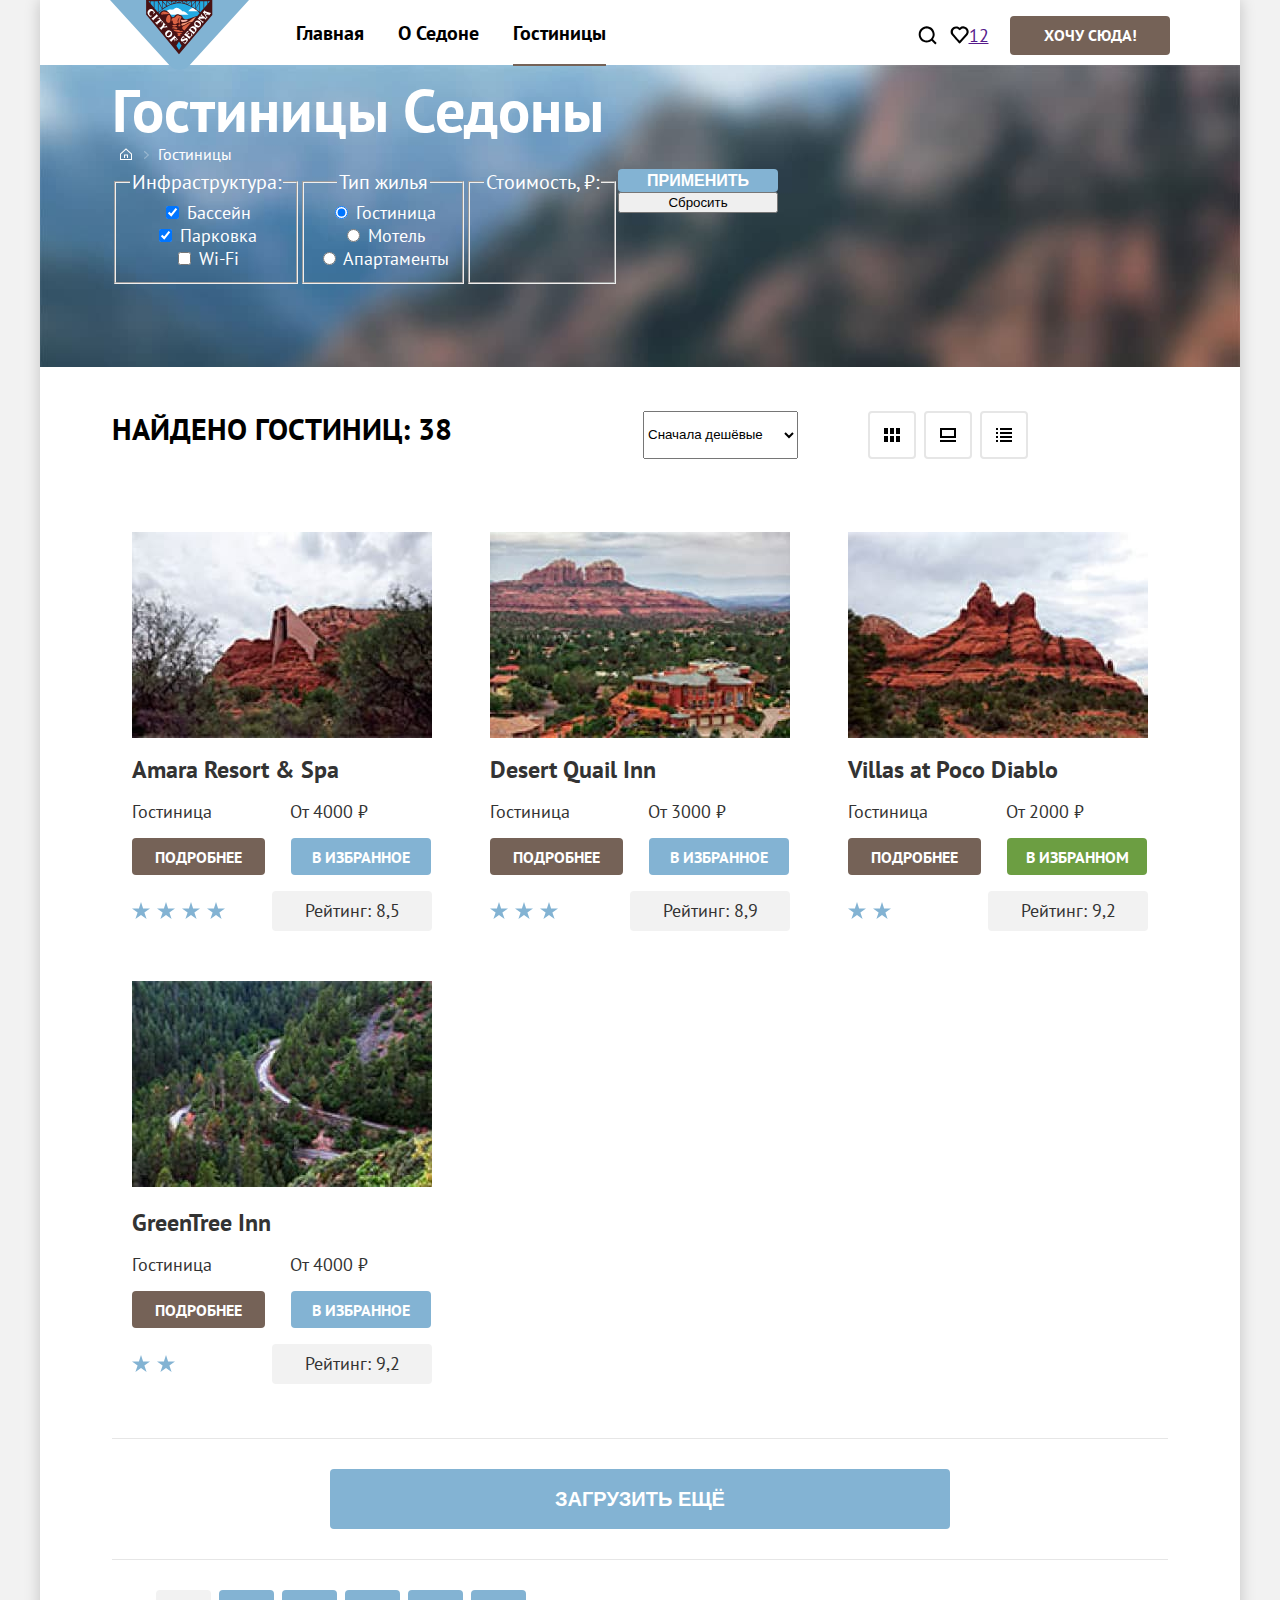
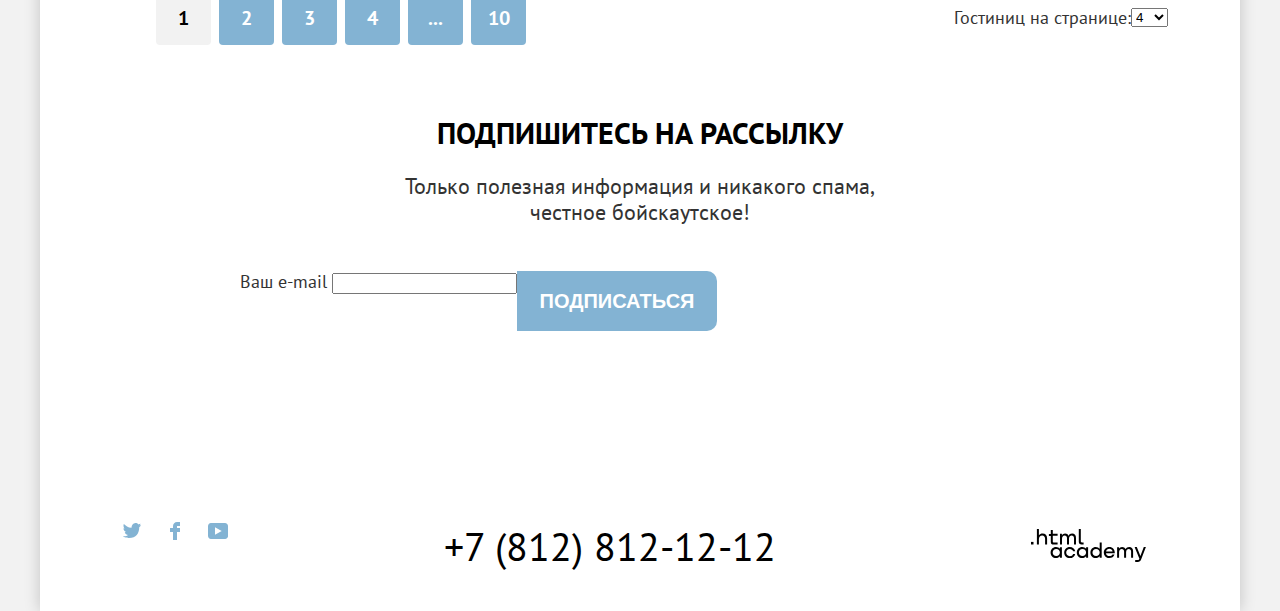
==== commit 662fb378: "Декоративные элементы" ====
--- a/catalog.html
+++ b/catalog.html
@@ -9,311 +9,496 @@
 
 <body class="page-body">
 
-  <div class="page-container">
-
-    <!-- Хедер -->
-
-    <header class="page-header">
-      <nav class="header-nav">
-        <a class="logo-link">
-          <img src="img/index/logo-of-sedona.svg" alt="Герб города Седона" width="139" height="70">
-        </a>
-        <ul class="site-menu">
-          <li class="site-menu-item">
-            <a href="index.html" class="site-menu-link">Главная</a>
-          </li>
-          <li class="site-menu-item">
-            <a href="" class="site-menu-link">О Седоне</a>
-          </li>
-          <li class="site-menu-item">
-            <a href="#" class="site-menu-link" aria-current="page">Гостиницы</a>
+  <!-- Хедер -->
+
+  <header class="page-header">
+    <nav class="header-nav">
+      <a class="logo-link" href="#">
+        <img class="logo-link-image" src="img/index/logo-of-sedona.svg" alt="Герб города Седона" width="139"
+          height="70">
+      </a>
+      <ul class="site-menu">
+        <li class="site-menu-item">
+          <a href="index.html" class="site-menu-link">Главная</a>
+        </li>
+        <li class="site-menu-item">
+          <a href="" class="site-menu-link">О Седоне</a>
+        </li>
+        <li class="site-menu-item">
+          <a href="#" class="site-menu-link  menu-link-current" aria-current="page">Гостиницы</a>
+        </li>
+      </ul>
+      <ul class="user-list">
+        <li class="user-item">
+          <a href="" class="user-link">
+            <svg class="user-link-icon" aria-hidden="true" focusable="false" xmlns="http://www.w3.org/2000/svg"
+              width="19" height="19" fill="none" viewBox="0 0 19 19">
+              <path
+                d="m18.68 16.91-3.7-3.7c1-1.3 1.7-3 1.7-4.9 0-4.4-3.6-8-8-8s-8 3.7-8 8.1c0 4.4 3.6 8 8 8 1.8 0 3.5-.6 4.9-1.7l3.7 3.7 1.4-1.5Zm-10-2.5c-3.3 0-6-2.7-6-6s2.7-6 6-6 6 2.7 6 6-2.7 6-6 6Z" />
+            </svg>
+            <span class="visually-hidden">Поиск гостиницы</span>
+          </a>
+        </li>
+        <li class="user-item">
+          <a href="" class="user-link">
+            <svg class="user-link-icon icon-favorites" aria-hidden="true" focusable="false"
+              xmlns="http://www.w3.org/2000/svg" width="19" height="18" fill="none" viewBox="0 0 19 18">
+              <path
+                d="M9.58 17.41a.9.9 0 0 1-.8-.4c-5.4-6.1-6.7-7.5-7-7.9a5.4 5.4 0 0 1 4.4-8.7c1.3 0 2.5.5 3.5 1.3a5.46 5.46 0 0 1 9 4.1c0 1.3-.5 2.5-1.3 3.4l-7 7.9c-.2.2-.4.3-.8.3Zm-6-9.5c.3.4 3.5 4 6.1 6.9l6.2-7c.5-.5.7-1.2.7-2 0-1.8-1.5-3.3-3.3-3.3-1 0-2 .5-2.7 1.3-.3.3-.6.4-.9.4-.3 0-.6-.2-.8-.4-.7-.8-1.7-1.3-2.7-1.3-1.8 0-3.3 1.5-3.3 3.3-.1.9.3 1.6.7 2.1-.1 0-.1 0 0 0Z" />
+            </svg>
+            <span class="favorites-count">12</span>
+            <span class="visually-hidden">Избранные гостиницы</span>
+          </a>
+        </li>
+        <li class="user-item btn-item">
+          <a href="" class="btn user-btn">
+            Хочу сюда!
+          </a>
+        </li>
+      </ul>
+    </nav>
+  </header>
+
+  <!-- Мэйн -->
+
+  <main class="main-inner main-container">
+    <header class="inner-header">
+      <div class="wrapper header-wrapper">
+        <h1 class="page-title">Гостиницы Седоны</h1>
+        <ul class="breadcrumbs">
+          <li class="breadcrumbs-item breadcrumbs-item-previous">
+            <a href="index.html" class="breadcrumbs-link">
+              <svg class="breadcrumbs-icon" focusable="false" aria-hidden="true" xmlns="http://www.w3.org/2000/svg"
+                width="12" height="12" fill="none" viewBox="0 0 12 12">
+                <g clip-path="url(#a)">
+                  <path d="M6 .3 0 5.8V12h12V5.8L6 .3ZM11 11H1V6.2l5-4.5 5 4.5V11Z" />
+                  <path d="M4 10h1V7.5h2V10h1V6.5H4V10Z" />
+                </g>
+                <defs>
+                  <clipPath id="b">
+                    <path d="M0 0h12v12H0z" />
+                  </clipPath>
+                </defs>
+              </svg>
+              <span class="visually-hidden">Главная страница</span>
+            </a>
+          </li>
+          <li class="breadcrumbs-item">
+            <a href="" class="breadcrumbs-link">
+              <span>Гостиницы</span>
+            </a>
           </li>
         </ul>
-        <ul class="user-list">
-          <li class="user-item">
-            <a href="" class="user-link">
-              <span class="visually-hidden">Поиск гостиницы</span>
+        <section class="filter">
+          <h2 class="visually-hidden">Фильтр гостиниц Седоны</h2>
+          <form class="catalog-filter" action="https://echo.htmlacademy.ru/courses" method="get">
+            <fieldset class="catalog-filter-group">
+              <legend class="catalog-filter-title">Инфраструктура:</legend>
+              <ul class="catalog-filter-list">
+                <li class="catalog-filter-item">
+                  <label class="control">
+                    <input type="checkbox" name="swimming-pool" id="swimming-pool" checked>
+                    <span class="control-mark"></span>
+                    <span class="control-label">Бассейн</span>
+                  </label>
+                </li>
+                <li class="catalog-filter-item">
+                  <label class="control">
+                    <input type="checkbox" name="parking" id="parking" checked>
+                    <span class="control-mark"></span>
+                    <span class="control-label">Парковка</span>
+                  </label>
+                </li>
+                <li class="catalog-filter-item">
+                  <label class="control">
+                    <input type="checkbox" name="wi-fi" id="wi-fi">
+                    <span class="control-mark"></span>
+                    <span class="control-label">Wi-Fi</span>
+                  </label>
+                </li>
+              </ul>
+            </fieldset>
+            <fieldset class="catalog-filter-group">
+              <legend class="catalog-filter-title">Тип жилья</legend>
+              <ul class="catalog-filter-list">
+                <li class="catalog-filter-item">
+                  <input type="radio" name="type-housing-group" value="hotel" checked>
+                  <span class="control-mark"></span>
+                  <span class="control-label">Гостиница</span>
+                </li>
+                <li class="catalog-filter-item">
+                  <input type="radio" name="type-housing-group" value="motel">
+                  <span class="control-mark"></span>
+                  <span class="control-label">Мотель</span>
+                </li>
+                <li class="catalog-filter-item">
+                  <input type="radio" name="type-housing-group" value="apartments">
+                  <span class="control-mark"></span>
+                  <span class="control-label">Апартаменты</span>
+                </li>
+              </ul>
+            </fieldset>
+            <fieldset class="catalog-filter-group">
+              <legend class="catalog-filter-title">Стоимость, ₽:</legend>
+            </fieldset>
+            <div class="catalog-filter-btn">
+              <button class="btn filter-submit-btn" type="submit" value="Применить">Применить</button>
+              <button type="reset" value="Сбросить">Сбросить</button>
+            </div>
+          </form>
+        </section>
+      </div>
+    </header>
+    <section class="sorting-cards">
+      <div class="wrapper sorting-cards-wrapper">
+        <h2 class="visually-hidden">Сортировка найденных гостиниц Седоны</h2>
+        <span class="hotels-found section-title">Найдено гостиниц: 38</span>
+        <label class="visually-hidden" for="sorting">Сортировка гостиниц</label>
+        <select name="sorting-card" id="sorting">
+          <option value="cheap">Сначала дешёвые</option>
+          <option value="popular">Сначала популярные</option>
+          <option value="expensive">Сначала дорогие</option>
+        </select>
+        <button class="visually-hidden" type="submit">Отсортировать гостиницы</button>
+        <ul class="view-card">
+          <li class="view-card-item">
+            <a href="#" class="view-card-control view-card-tile">
+              <span class="visually-hidden">Показать карточками</span>
             </a>
           </li>
-          <li class="user-item">
-            <a href="" class="user-link">
-              <span class="visually-hidden">Избранные гостиницы</span>
+          <li class="view-card-item">
+            <a href="#" class="view-card-control view-card-slideshow">
+              <span class="visually-hidden">Показать слайдами</span>
             </a>
           </li>
-          <li class="user-item">
-            <a href="" class="user-link btn">
-              Хочу сюда!
+          <li class="view-card-item">
+            <a href="#" class="view-card-control view-card-modelist">
+              <span class="visually-hidden">Показать списком</span>
             </a>
           </li>
         </ul>
-      </nav>
-    </header>
-
-    <!-- Мэйн -->
-
-    <main class="main-inner main-container">
-      <header class="inner-header">
-        <div class="wrapper header-wrapper">
-          <h1 class="page-title">Гостиницы Седоны</h1>
-          <ul class="breadcrumbs">
-            <li class="breadcrumbs-item">
-              <a href="#" class="breadcrumbs-link">
-                <span class="visually-hidden">Главная страница</span>
-              </a>
-            </li>
-            <li class="breadcrumbs-item">
-              <a href="" class="breadcrumbs-link" aria-current="page">
-                <span class="visually-hidden">Гостиницы</span>
-              </a>
-            </li>
-          </ul>
-          <section class="filter">
-            <h2 class="visually-hidden">Фильтр гостиниц Седоны</h2>
-            <form class="catalog-filter" action="https://echo.htmlacademy.ru/courses" method="get">
-              <fieldset class="catalog-filter-group">
-                <legend class="catalog-filter-title">Инфраструктура:</legend>
-                <ul class="catalog-filter-list">
-                  <li class="catalog-filter-item">
-                    <label class="control">
-                      <input type="checkbox" name="swimming-pool" id="swimming-pool" checked>
-                      <span class="control-mark"></span>
-                      <span class="control-label">Бассейн</span>
-                    </label>
-                  </li>
-                  <li class="catalog-filter-item">
-                    <label class="control">
-                      <input type="checkbox" name="parking" id="parking" checked>
-                      <span class="control-mark"></span>
-                      <span class="control-label">Парковка</span>
-                    </label>
-                  </li>
-                  <li class="catalog-filter-item">
-                    <label class="control">
-                      <input type="checkbox" name="wi-fi" id="wi-fi">
-                      <span class="control-mark"></span>
-                      <span class="control-label">Wi-Fi</span>
-                    </label>
-                  </li>
-                </ul>
-              </fieldset>
-              <fieldset class="catalog-filter-group">
-                <legend class="catalog-filter-title">Тип жилья</legend>
-                <ul class="catalog-filter-list">
-                  <li class="catalog-filter-item">
-                    <input type="radio" name="type-housing-group" value="hotel" checked>
-                    <span class="control-mark"></span>
-                    <span class="control-label">Гостиница</span>
-                  </li>
-                  <li class="catalog-filter-item">
-                    <input type="radio" name="type-housing-group" value="motel">
-                    <span class="control-mark"></span>
-                    <span class="control-label">Мотель</span>
-                  </li>
-                  <li class="catalog-filter-item">
-                    <input type="radio" name="type-housing-group" value="apartments">
-                    <span class="control-mark"></span>
-                    <span class="control-label">Апартаменты</span>
-                  </li>
-                </ul>
-              </fieldset>
-              <fieldset class="catalog-filter-group">
-                <legend class="catalog-filter-title">Стоимость, ₽:</legend>
-              </fieldset>
-              <div class="catalog-filter-btn">
-                <button class="btn" type="submit" value="Применить">Применить</button>
-                <button type="reset" value="Сбросить">Сбросить</button>
-              </div>
-            </form>
-          </section>
-        </div>
-      </header>
-      <section class="sorting-cards">
-        <div class="wrapper sorting-cards-wrapper">
-          <h2 class="visually-hidden">Сортировка найденных гостиниц Седоны</h2>
-          <span class="hotels-found section-title">Найдено гостиниц: 38</span>
-          <label class="visually-hidden" for="sorting">Сортировка гостиниц</label>
-          <select name="sorting-card" id="sorting">
-            <option value="cheap">Сначала дешёвые</option>
-            <option value="popular">Сначала популярные</option>
-            <option value="expensive">Сначала дорогие</option>
-          </select>
-          <button class="visually-hidden" type="submit">Отсортировать гостиницы</button>
-          <ul class="view-card">
-            <li class="view-card-item">
-              <a href="#" class="view-card-control">
-                <span class="visually-hidden">Показать карточками</span>
-              </a>
-            </li>
-            <li class="view-card-item">
-              <a href="#" class="view-card-control">
-                <span class="visually-hidden">Показать слайдами</span>
-              </a>
-            </li>
-            <li class="view-card-item">
-              <a href="#" class="view-card-control">
-                <span class="visually-hidden">Показать списком</span>
-              </a>
-            </li>
-          </ul>
-        </div>
-      </section>
-      <section class="sorted-cards">
-        <div class="wrapper sorted-cards-wrapper">
-          <h2 class="visually-hidden">Отсортированные гостиницы Седоны</h2>
-          <ul class="cards-list">
-            <li class="cards-item">
-              <figure class="card-figure">
+      </div>
+    </section>
+    <section class="sorted-cards">
+      <div class="wrapper sorted-cards-wrapper">
+        <h2 class="visually-hidden">Отсортированные гостиницы Седоны</h2>
+        <ul class="cards-list">
+          <li class="cards-item">
+            <figure class="card-figure">
+              <a class="image-link">
                 <img class="card-image" src="img/catalog/amararesortspa.jpg" alt=" Фотография Amara Resort & Spa"
                   width="300" height="206">
-                <figcaption class="card-title">Amara Resort & Spa</figcaption>
-              </figure>
-              <div class="card-info">
-                <span class="type-of-housing">Гостиница</span>
-                <span class="cost-housing">От 4000 ₽</span>
-              </div>
-              <div class="card-btn">
-                <a class="btn btn-card-more" href="#">подробнее</a>
-                <a class="btn btn-to-favourites" href="#">В избранное</a>
-              </div>
-              <div class="card-rating">
-                <img src="#" alt="Рейтинг">
-                <span class="btn housing-rating">Рейтинг: 8,5</span>
-              </div>
-            </li>
-            <li class="cards-item">
-              <figure>
+              </a>
+              <figcaption class="card-title">Amara Resort & Spa</figcaption>
+            </figure>
+            <div class="card-info">
+              <span class="type-of-housing">Гостиница</span>
+              <span class="cost-housing">От 4000 ₽</span>
+            </div>
+            <div class="card-btn">
+              <a class="btn btn-card-more" href="#">подробнее</a>
+              <a class="btn btn-to-favourites" href="#">В избранное</a>
+            </div>
+            <div class="card-rating">
+              <svg width="0" height="0" xmlns="http://www.w3.org/2000/svg">
+                <g clip-path="url(#a)">
+                  <path d="m9 0 2.1 6.5H18l-5.6 4 2.2 6.5L9 13l-5.6 4 2.2-6.5-5.6-4h6.9L9 0Z" id="star" />
+                </g>
+                <defs>
+                  <clipPath id="a">
+                    <path fill="#fff" d="M0 0h18v17H0z" />
+                  </clipPath>
+                </defs>
+              </svg>
+              <p class="housing-rating-star" aria-label="Рейтинг 4 звезды из 5 звёзд">
+                <svg class="star-icon active" width="18" height="17">
+                  <use xlink:href="#star">
+                  </use>
+                </svg>
+                <svg class="star-icon active" width="18" height="17">
+                  <use xlink:href="#star">
+                  </use>
+                </svg>
+                <svg class="star-icon active" width="18" height="17">
+                  <use xlink:href="#star">
+                  </use>
+                </svg>
+                <svg class="star-icon active" width="18" height="17">
+                  <use xlink:href="#star">
+                  </use>
+                </svg>
+                <svg class="star-icon" width="18" height="17">
+                  <use xlink:href="#star">
+                  </use>
+                </svg>
+              </p>
+              <span class="housing-rating">Рейтинг: 8,5</span>
+            </div>
+          </li>
+          <li class="cards-item">
+            <figure>
+              <a class="image-link">
                 <img class="card-image" src="img/catalog/desertquailinn.jpg" alt=" Фотография Desert Quail Inn"
                   width="300" height="206">
-                <figcaption class="card-title">Desert Quail Inn</figcaption>
-              </figure>
-              <div class="card-info">
-                <span class="type-of-housing">Гостиница</span>
-                <span class="cost-housing">От 3000 ₽</span>
-              </div>
-              <div class="card-btn">
-                <a class="btn btn-card-more" href="#">подробнее</a>
-                <a class="btn btn-to-favourites" href="#">В избранное</a>
-              </div>
-              <div class="card-rating">
-                <img src="#" alt="Рейтинг">
-                <span class="btn housing-rating">Рейтинг: 8,9</span>
-              </div>
-            </li>
-            <li class="cards-item">
-              <figure>
+              </a>
+              <figcaption class="card-title">Desert Quail Inn</figcaption>
+            </figure>
+            <div class="card-info">
+              <span class="type-of-housing">Гостиница</span>
+              <span class="cost-housing">От 3000 ₽</span>
+            </div>
+            <div class="card-btn">
+              <a class="btn btn-card-more" href="#">подробнее</a>
+              <a class="btn btn-to-favourites" href="#">В избранное</a>
+            </div>
+            <div class="card-rating">
+              <p class="housing-rating-star" aria-label="Рейтинг 3 звезды из 5 звёзд">
+                <svg class="star-icon active" width="18" height="17">
+                  <use xlink:href="#star">
+                  </use>
+                </svg>
+                <svg class="star-icon active" width="18" height="17">
+                  <use xlink:href="#star">
+                  </use>
+                </svg>
+                <svg class="star-icon active" width="18" height="17">
+                  <use xlink:href="#star">
+                  </use>
+                </svg>
+                <svg class="star-icon" width="18" height="17">
+                  <use xlink:href="#star">
+                  </use>
+                </svg>
+                <svg class="star-icon" width="18" height="17">
+                  <use xlink:href="#star">
+                  </use>
+                </svg>
+              </p>
+              <span class="housing-rating">Рейтинг: 8,9</span>
+            </div>
+          </li>
+          <li class="cards-item">
+            <figure>
+              <a class="image-link">
                 <img class="card-image" src="img/catalog/villasatpocodiablo.jpg" alt=" Фотография Villas at Poco Diablo"
                   width="300" height="206">
-                <figcaption class="card-title">Villas at Poco Diablo</figcaption>
-              </figure>
-              <div class="card-info">
-                <span class="type-of-housing">Гостиница</span>
-                <span class="cost-housing">От 2000 ₽</span>
-              </div>
-              <div class="card-btn">
-                <a class="btn btn-card-more" href="#">подробнее</a>
-                <a class="btn btn-in-favourites" href="#">В избранном</a>
-              </div>
-              <div class="card-rating">
-                <img src="#" alt="Рейтинг">
-                <span class="btn housing-rating">Рейтинг: 9,2 </span>
-              </div>
-            </li>
-            <li class="cards-item">
-              <figure>
+              </a>
+              <figcaption class="card-title">Villas at Poco Diablo</figcaption>
+            </figure>
+            <div class="card-info">
+              <span class="type-of-housing">Гостиница</span>
+              <span class="cost-housing">От 2000 ₽</span>
+            </div>
+            <div class="card-btn">
+              <a class="btn btn-card-more" href="#">подробнее</a>
+              <a class="btn btn-in-favourites" href="#">В избранном</a>
+            </div>
+            <div class="card-rating">
+              <p class="housing-rating-star" aria-label="Рейтинг 2 звезды из 5 звёзд">
+                <svg class="star-icon active" width="18" height="17">
+                  <use xlink:href="#star">
+                  </use>
+                </svg>
+                <svg class="star-icon active" width="18" height="17">
+                  <use xlink:href="#star">
+                  </use>
+                </svg>
+                <svg class="star-icon" width="18" height="17">
+                  <use xlink:href="#star">
+                  </use>
+                </svg>
+                <svg class="star-icon" width="18" height="17">
+                  <use xlink:href="#star">
+                  </use>
+                </svg>
+                <svg class="star-icon" width="18" height="17">
+                  <use xlink:href="#star">
+                  </use>
+                </svg>
+              </p>
+              <span class="housing-rating">Рейтинг: 9,2 </span>
+            </div>
+          </li>
+          <li class="cards-item">
+            <figure>
+              <a class="image-link">
                 <img src="img/catalog/greentreeinn.jpg" alt=" Фотография GreenTree Inn" width="300" height="206">
-                <figcaption class="card-title">GreenTree Inn</figcaption>
-              </figure>
-              <div class="card-info">
-                <span class="type-of-housing">Гостиница</span>
-                <span class="cost-housing">От 4000 ₽</span>
-              </div>
-              <div class="card-btn">
-                <a class="btn btn-card-more" href="#">подробнее</a>
-                <a class="btn btn-to-favourites" href="#">В избранное</a>
-              </div>
-              <div class="card-rating">
-                <img src="#" alt="Рейтинг">
-                <span class="btn housing-rating">Рейтинг: 9,2 </span>
-              </div>
-            </li>
-          </ul>
-        </div>
-        <div class="wrapper btn-wrapper">
-          <button class="button button-more" type="button">Загрузить ещё</button>
-        </div>
-        <div class="wrapper pagination-wrapper">
-          <ul class="pagination">
-            <li class="pagination-item pagination-current" aria-current="page"><a href="#"
-                class="pagination-link button">1</a>
-            </li>
-            <li class="pagination-item">
-              <a href="#" class="pagination-link button">2</a>
-            </li>
-            <li class="pagination-item">
-              <a href="#" class="pagination-link button">3</a>
-            </li>
-            <li class="pagination-item">
-              <a href="#" class="pagination-link button">4</a>
-            </li>
-            <li class="pagination-item">
-              <a href="#" class="pagination-link button">...</a>
-            </li>
-            <li class="pagination-item">
-              <a href="#" class="pagination-link button">10</a>
-            </li>
-          </ul>
-          <form class="showing-type">
-            <label for="showing-card">Гостиниц на странице:</label>
-            <select name="showing-card" id="showing-card">
-              <option value="4">4</option>
-              <option value="8">8</option>
-              <option value="12">12</option>
-            </select>
-          </form>
-        </div>
-      </section>
-      <section class="subscribe catalog-subscribe">
-        <div class="container subscribe-container">
-          <h2 class="section-title">Подпишитесь на рассылку</h2>
-          <p class="subscribe-desk">Только полезная информация и никакого спама,<br>
-            честное бойскаутское!</p>
-          <form class="subscribe-form" action="https://echo.htmlacademy.ru/courses" method="post">
-            <label for="subscribe-email">Ваш e-mail
-              <input type="email" name="subscribe-email" id="subscribe-email">
-            </label>
-            <input class="subscribe-submit button" type="submit" value="Подписаться">
-          </form>
-        </div>
-      </section>
-    </main>
-
-    <!-- Футер -->
-
-    <footer class="page-footer">
-      <div class="footer-wrapper wrapper">
-        <ul class="footer-social">
-          <li class="social-item"><a href="https://twitter.com/htmlacademy_ru" class="social-link">
-              <span class="visually-hidden">Twitter</span></a>
-          </li>
-          <li class="social-item"><a href="https://www.facebook.com/htmlacademy" class="social-link">
-              <span class="visually-hidden">Facebook</span>
-            </a>
-          </li>
-          <li class="social-item">
-            <a href="https://www.youtube.com/c/HTMLAcademyRUS" class="social-link">
-              <span class="visually-hidden">Youtube</span>
-            </a>
+              </a>
+              <figcaption class="card-title">GreenTree Inn</figcaption>
+            </figure>
+            <div class="card-info">
+              <span class="type-of-housing">Гостиница</span>
+              <span class="cost-housing">От 4000 ₽</span>
+            </div>
+            <div class="card-btn">
+              <a class="btn btn-card-more" href="#">подробнее</a>
+              <a class="btn btn-to-favourites" href="#">В избранное</a>
+            </div>
+            <div class="card-rating">
+              <p class="housing-rating-star" aria-label="Рейтинг  звезды из 5 звёзд">
+                <svg class="star-icon active" width="18" height="17">
+                  <use xlink:href="#star">
+                  </use>
+                </svg>
+                <svg class="star-icon active" width="18" height="17">
+                  <use xlink:href="#star">
+                  </use>
+                </svg>
+                <svg class="star-icon" width="18" height="17">
+                  <use xlink:href="#star">
+                  </use>
+                </svg>
+                <svg class="star-icon" width="18" height="17">
+                  <use xlink:href="#star">
+                  </use>
+                </svg>
+                <svg class="star-icon" width="18" height="17">
+                  <use xlink:href="#star">
+                  </use>
+                </svg>
+              </p>
+              <span class="housing-rating">Рейтинг: 9,2 </span>
+            </div>
           </li>
         </ul>
-        <a class="number" href="tel:+78128121212">+7 (812) 812-12-12</a>
-        <a class="copyright-link" href="https://htmlacademy.ru/">
-          <img class="copyright-image" src="img/index/footer-logo-htmlacademy.svg" alt="Разработано HTMLAcademy"
-            width="115" height="34">
-        </a>
       </div>
-    </footer>
-
-  </div>
+      <div class="wrapper btn-wrapper">
+        <button class="btn btn-large button-more" type="button">Загрузить ещё</button>
+      </div>
+      <div class="wrapper pagination-wrapper">
+        <ul class="pagination">
+          <li class="pagination-item" aria-current="page"><a href="#"
+              class="pagination-link btn btn-large pagination-current">1</a>
+          </li>
+          <li class="pagination-item">
+            <a href="#" class="pagination-link btn btn-large ">2</a>
+          </li>
+          <li class="pagination-item">
+            <a href="#" class="pagination-link btn btn-large">3</a>
+          </li>
+          <li class="pagination-item">
+            <a href="#" class="pagination-link btn btn-large">4</a>
+          </li>
+          <li class="pagination-item">
+            <a href="#" class="pagination-link btn btn-large">...</a>
+          </li>
+          <li class="pagination-item">
+            <a href="#" class="pagination-link btn btn-large">10</a>
+          </li>
+        </ul>
+        <form class="showing-type">
+          <label for="showing-card">Гостиниц на странице:</label>
+          <select name="showing-card" id="showing-card">
+            <option value="4">4</option>
+            <option value="8">8</option>
+            <option value="12">12</option>
+          </select>
+        </form>
+      </div>
+    </section>
+    <section class="subscribe catalog-subscribe">
+      <div class="container subscribe-container">
+        <h2 class="section-title">Подпишитесь на рассылку</h2>
+        <p class="subscribe-desk">Только полезная информация и никакого спама,<br>
+          честное бойскаутское!</p>
+        <form class="subscribe-form" action="https://echo.htmlacademy.ru/courses" method="post">
+          <label for="subscribe-email">Ваш e-mail
+            <input type="email" name="subscribe-email" id="subscribe-email">
+          </label>
+          <input class="subscribe-submit btn btn-large" type="submit" value="Подписаться">
+        </form>
+      </div>
+    </section>
+  </main>
+
+  <!-- Футер -->
+
+  <footer class="page-footer">
+    <div class="wrapper footer-wrapper">
+      <ul class="footer-social">
+        <li class="social-item">
+          <a href="https://twitter.com/htmlacademy_ru" class="social-link">
+            <svg class="social-icon" aria-hidden="true" focusable="false" width="18" height="15" viewBox="0 0 18 15"
+              fill="none" xmlns="http://www.w3.org/2000/svg">
+              <g clip-path="url(#clip0_118727_67)">
+                <path
+                  d="M11.6 0.200056C13.4 -0.299944 14.8 0.500056 15.4 1.40006C16.1 1.20006 16.8 0.900056 17.5 0.700056C17.5 1.60006 16.9 2.20006 16.6 2.50006C17.3 2.60006 18 1.90006 18 1.90006C17.8 2.90006 16.9 3.70006 16.3 3.90006C16.1 10.7001 13 15.1001 5.7 15.0001C5.1 15.0001 5.8 15.0001 5.2 15.0001C4.8 15.0001 0.8 14.5001 0 13.1001C2.4 13.3001 4.1 12.7001 5 11.9001C4 11.6001 2.1 11.5001 1.8 9.00006C2.2 9.10006 2.4 9.20006 3.1 9.10006C1.8 8.30006 0.4 7.50006 0.5 5.30006C0.8 5.60006 1.6 5.80006 1.9 5.80006C1.1 5.60006 -0.2 2.50006 0.9 0.900056C2.8 2.80006 4.9 4.50006 8.5 4.70006C8.7 2.30006 9.7 0.800056 11.6 0.200056Z" />
+              </g>
+              <defs>
+                <clipPath id="clip0_118727_67">
+                  <rect width="18" height="15" fill="white" />
+                </clipPath>
+              </defs>
+            </svg>
+            <span class="visually-hidden">Twitter</span>
+          </a>
+        </li>
+        <li class="social-item">
+          <a href="https://www.facebook.com/htmlacademy" class="social-link">
+            <svg class="social-icon" aria-hidden="true" focusable="false" width="10" height="18" viewBox="0 0 10 18"
+              fill="none" xmlns="http://www.w3.org/2000/svg">
+              <g clip-path="url(#clip0_18711_1504)">
+                <path d="M7 0C4.8 0 3 1.8 3 4V6H0V10H3V18H7V10H10V6H7V4H10V0H7Z" />
+              </g>
+              <defs>
+                <clipPath id="clip0_18711_1504">
+                  <rect width="10" height="18" fill="white" />
+                </clipPath>
+              </defs>
+            </svg>
+            <span class="visually-hidden">Facebook</span>
+          </a>
+        </li>
+        <li class="social-item">
+          <a href="https://www.youtube.com/c/HTMLAcademyRUS" class="social-link">
+            <svg class="social-icon" aria-hidden="true" focusable="false" width="20" height="16" viewBox="0 0 20 16"
+              fill="none" xmlns="http://www.w3.org/2000/svg">
+              <g clip-path="url(#clip0_18711_1528)">
+                <path
+                  d="M17 0H2.9C1.2 0 0 1.5 0 3.2V12.7C0 14.5 1.2 16 2.9 16H17.2C18.7 16 20.1 14.5 20.1 12.8V3.2C19.9 1.5 18.7 0 17 0ZM7 11.8V4.2L13.7 8L7 11.8Z" />
+              </g>
+              <defs>
+                <clipPath id="clip0_18711_1528">
+                  <rect width="20" height="16" fill="white" />
+                </clipPath>
+              </defs>
+            </svg>
+            <span class="visually-hidden">Youtube</span>
+          </a>
+        </li>
+      </ul>
+      <a class="number" href="tel:+78128121212">+7 (812) 812-12-12</a>
+      <a class="copyright-link" href="https://htmlacademy.ru/">
+        <svg class="copyright-icon" aria-hidden="true" focusable="false" width="115" height="34" viewBox="0 0 115 34"
+          fill="none" xmlns="http://www.w3.org/2000/svg">
+          <path d="M0 12.8999V15.4999H2.5V12.8999H0Z" />
+          <path
+            d="M11.5999 4.5C9.9999 4.5 8.7999 5.2 7.9999 6.2H7.8999V0H5.8999V15.5H7.8999V10.2C7.8999 8.1 9.1999 6.6 11.1999 6.6C12.9999 6.6 14.0999 8 14.0999 9.8V15.5H16.0999V9.4C16.1999 6.4 14.2999 4.5 11.5999 4.5Z" />
+          <path
+            d="M26.5999 4.8001H21.7999V1.1001H19.7999V4.9001H17.8999V6.9001H19.7999V12.9001C19.7999 14.6001 20.7999 15.6001 22.4999 15.6001H26.5999V13.6001H22.8999C22.1999 13.6001 21.7999 13.2001 21.7999 12.5001V6.8001H26.5999V4.8001Z" />
+          <path
+            d="M41.1 4.6001C39.5 4.6001 38.2 5.4001 37.6 6.7001H37.5C36.9 5.5001 35.7 4.6001 34.1 4.6001C32.7 4.6001 31.6 5.4001 31 6.4001H30.9V4.8001H29V15.4001H31V10.0001C31 8.0001 32 6.5001 33.6 6.5001C35.1 6.5001 36 7.5001 36 9.1001V15.4001H38V9.8001C38 7.4001 39.4 6.5001 40.6 6.5001C42.1 6.5001 43 7.5001 43 9.1001V15.4001H45V8.9001C45.1 6.4001 43.6 4.6001 41.1 4.6001Z" />
+          <path
+            d="M47.8 12.7C47.8 14.4 48.8 15.4 50.6 15.4H52.6V13.4H50.9001C50.2001 13.4 49.8 13 49.8 12.3V0H47.8V12.7Z" />
+          <path
+            d="M28.9001 19.6999C28.0001 18.5999 26.7001 17.8999 25.0001 17.8999C21.9001 17.8999 19.6001 20.1999 19.6001 23.4999C19.6001 26.7999 21.9001 29.0999 25.0001 29.0999C26.8001 29.0999 28.0001 28.2999 28.8001 27.1999H28.9001V28.7999H30.9001V18.1999H28.9001V19.6999ZM25.3001 27.0999C23.1001 27.0999 21.7001 25.4999 21.7001 23.4999C21.7001 21.4999 23.1001 19.8999 25.3001 19.8999C27.5001 19.8999 28.9001 21.4999 28.9001 23.4999C28.9001 25.3999 27.5001 27.0999 25.3001 27.0999Z" />
+          <path
+            d="M44.2 21.9999C43.7 19.5999 41.5999 17.8999 38.7999 17.8999C35.3999 17.8999 33.2 20.3999 33.2 23.4999C33.2 26.5999 35.3999 29.0999 38.7999 29.0999C41.5999 29.0999 43.7 27.2999 44.2 24.8999H42.0999C41.6999 26.1999 40.3999 27.1999 38.7999 27.1999C36.5999 27.1999 35.2 25.5999 35.2 23.5999C35.2 21.5999 36.5999 19.9999 38.7999 19.9999C40.3999 19.9999 41.5999 20.9999 42.0999 22.1999H44.2V21.9999Z" />
+          <path
+            d="M55.1 19.6999C54.2 18.5999 52.9001 17.8999 51.2001 17.8999C48.1001 17.8999 45.8 20.1999 45.8 23.4999C45.8 26.7999 48.1001 29.0999 51.2001 29.0999C53.0001 29.0999 54.2 28.2999 55 27.1999H55.1V28.7999H57.1V18.1999H55.1V19.6999ZM51.5 27.0999C49.3 27.0999 47.9001 25.4999 47.9001 23.4999C47.9001 21.4999 49.3 19.8999 51.5 19.8999C53.7 19.8999 55.1 21.4999 55.1 23.4999C55.1 25.3999 53.6 27.0999 51.5 27.0999Z" />
+          <path
+            d="M68.6999 19.7999C67.7999 18.6999 66.4999 17.8999 64.7999 17.8999C61.6999 17.8999 59.3999 20.1999 59.3999 23.4999C59.3999 26.7999 61.5999 29.0999 64.7999 29.0999C66.4999 29.0999 67.7999 28.2999 68.5999 27.2999H68.6999V28.7999H70.6999V13.3999H68.6999V19.7999ZM65.0999 27.0999C62.8999 27.0999 61.4999 25.4999 61.4999 23.4999C61.4999 21.4999 62.8999 19.8999 65.0999 19.8999C67.2999 19.8999 68.6999 21.4999 68.6999 23.4999C68.5999 25.4999 67.1999 27.0999 65.0999 27.0999Z" />
+          <path
+            d="M78.3 17.8999C75 17.8999 72.8 20.3999 72.8 23.4999C72.8 26.4999 74.9 29.0999 78.3 29.0999C80.8 29.0999 82.8 27.7999 83.5 25.4999H81.4C80.9 26.4999 79.8 27.0999 78.4 27.0999C76.5 27.0999 75.1 25.7999 75 24.1999H83.8C84 20.5999 81.8 17.8999 78.3 17.8999ZM78.3 19.7999C80 19.7999 81.3 20.7999 81.6 22.3999H75.1C75.4 20.8999 76.6 19.7999 78.3 19.7999Z" />
+          <path
+            d="M98.2001 17.8999C96.6001 17.8999 95.3001 18.6999 94.6001 19.8999H94.5001C93.9001 18.6999 92.7001 17.8999 91.1001 17.8999C89.7001 17.8999 88.6001 18.5999 88.0001 19.6999V18.1999H86.1001V28.7999H88.1001V23.3999C88.1001 21.3999 89.1001 19.9999 90.7001 19.8999C92.2001 19.8999 93.1001 20.8999 93.1001 22.4999V28.7999H95.1001V23.1999C95.1001 20.7999 96.5001 19.8999 97.7001 19.8999C99.2001 19.8999 100.1 20.8999 100.1 22.4999V28.7999H102.1V22.2999C102.2 19.6999 100.7 17.8999 98.2001 17.8999Z" />
+          <path
+            d="M109.4 27.0001L105.8 18.1001H103.6L108.4 29.7001C108.1 30.6001 107.7 30.9001 106.7 30.9001H104.2V32.9001H106.7C108.5 32.9001 109.5 32.1001 110.2 30.3001L114.9 18.1001H112.8L109.4 27.0001Z" />
+        </svg>
+
+      </a>
+    </div>
+  </footer>
 
 </body>
 
--- a/css/style.css
+++ b/css/style.css
@@ -34,28 +34,25 @@
 
 .page {
   height: 100%;
+  background-color: #F2F2F2;
 }
 
 .page-body {
   margin: 0 auto;
-  height: 100%;
-  width: 1280px;
+  min-height: 100%;
   font-family: "PT Sans", sans-serif;
   font-size: 18px;
   line-height: 21px;
   color: #333333;
-  background-color: #F2F2F2;
   text-align: center;
-}
-
-.page-container {
   display: flex;
   flex-direction: column;
-  min-height: 100%;
   margin: 0 auto;
   width: 1200px;
   background-color: #ffffff;
-}
+  box-shadow: 0 0 15px 0 rgba(0, 0, 0, 0.2);
+}
+
 
 .wrapper {
   width: 1056px;
@@ -81,32 +78,48 @@
   text-transform: uppercase;
 }
 
+
 .btn {
   display: inline-block;
+  border: none;
   font-size: 16px;
   font-weight: 700;
   line-height: 21px;
   color: #FFFFFF;
-  background-color: #756257;
+  background-color: #83B3D3;;
   text-transform: uppercase;
   text-decoration: none;
-}
-
-.button {
-  display: inline-block;
+  cursor:pointer;
+  outline: none;
+  border-radius: 4px;
+}
+
+/* .btn:hover {
+  background-color: #68a2ca;
+}
+
+.btn:focus {
+  background-color: #68a2ca;
+  border: 3px solid #756257;
+}
+
+.btn:active {
+  color: rgba(117, 98, 87, 0.3);
+} */
+
+.btn-large {
   font-size: 20px;
-  font-weight: 700;
   line-height: 26px;
   color: #FFFFFF;
-  background-color:  #83B3D3;
-  text-transform: uppercase;
-  text-decoration: none;
+  border-radius: 10px;
 }
 
 /* Header */
 
 .page-header {
   padding: 0 70px;
+  margin-bottom: -5px;
+  z-index: 1;
 }
 
 .header-nav {
@@ -114,9 +127,28 @@
 }
 
 .logo-link {
+  width: 139px;
+  height: 70px;
+  margin: 0;
+  margin-right: 30px;
+  padding: 0;
+  cursor: pointer;
+}
+
+.logo-link:hover {
+  opacity: 0.6;
+}
+
+.logo-link:focus {
+  opacity: 0.8;
+}
+
+.logo-link:active {
+  opacity: 0.3;
+}
+
+.logo-link-image {
   display: block;
-  margin: 0;
-  margin-right: 30px;
 }
 
 .site-menu {
@@ -124,17 +156,45 @@
   flex-wrap: wrap;
   list-style-type: none;
   margin: 0;
+  padding: 0;
   max-width: 500px;
+}
+
+.site-menu-item {
+  padding: 0 17px;
 }
 
 .site-menu-link {
   display: block;
-  padding: 20px 17px;
+  padding: 20px 0;
   font-size: 20px;
   font-weight: 700;
   line-height: 26px;
   color: #000000;
   text-decoration: none;
+  position: relative;
+}
+
+.site-menu-link:hover{
+  color :#756257;
+}
+
+.site-menu-link:focus {
+  color:inherit;
+}
+
+.site-menu-link:active {
+  color: rgba(117, 98, 87, 0.3);
+}
+
+.menu-link-current::after{
+  content: "";
+  position: absolute;
+  bottom:0;
+  left: 0;
+  width: 100%;
+  height: 2px;
+  background-color: #756257;
 }
 
 .user-list {
@@ -142,15 +202,74 @@
   flex-wrap: wrap;
   list-style-type: none;
   margin: 0;
+  padding: 0;
   max-width: 350px;
   margin-left: auto;
   align-items: center;
 }
 
 .user-link {
-  border-radius: 4px;
+  display: flex;
+  position: relative;
+  align-items: center;
+  justify-content: center;
+  width: 42px;
+  height: 66px;
+}
+
+.user-link-icon {
+  fill: #000000;
+}
+
+.user-link:hover .user-link-icon{
+  fill: #756257;
+}
+
+.user-link:focus .user-link-icon{
+  fill:#000000;
+}
+
+.user-link:active .user-link-icon{
+  color: rgba(117, 98, 87, 0.3);
+}
+
+.favorites-counter {
+  position: absolute;
+  top:15px;
+  right:0;
+  font-size: 10px;
+  line-height: 13px;
+  letter-spacing: -0.1em;
+  text-decoration: none;
+  color:#ffffff;
+  width: 20px;
+  height: 20px;
+  padding-top: 3px;
+  border-radius: 10px;
+  background-color: #6c9e42;
+}
+
+.user-item:nth-child(2) {
+  margin-right: 20px;
+}
+
+.user-btn {
   padding: 9px 15px;
   min-width: 160px;
+  background-color:#756257;
+}
+
+.user-btn:hover{
+  background-color: #615048;
+}
+
+.user-btn:focus{
+  background-color: #615048;
+  outline: 3px solid #83b3d3;
+}
+
+.user-btn:active{
+  color:rgba(255,255,255,0.3);
 }
 
 /* Main */
@@ -162,19 +281,23 @@
 }
 
 .wellcome {
-  padding: 51px 371px 82px 371px;
-  background-color: #dbe9f2;
-  background-image: url('/img/index/index-background-wellcome.jpg');
-  background-repeat: no-repeat;
-  background-size: auto;
-}
-
-.wellcome-image {
-  display: block;
-  object-fit: cover;
-  width:100%;
-  height: 100%;
-}
+  height: 485px;
+  background-color: #83b3d3;
+  background-repeat: no-repeat;
+  background-position:
+  50% 50%,
+  50% 100%,
+  50% 50% ;
+  background-size:
+  auto auto,
+  100% auto,
+  cover;
+  background-image:
+  url("../img/index/welcome.svg"),
+  url("../img/index/divider.svg"),
+  url("../img/index/index-background-wellcome.jpg");
+}
+
 /* Advantages */
 
 .advantages {
@@ -191,6 +314,23 @@
   margin-bottom: 80px;
 }
 
+.advantages-list {
+  counter-reset: advantage;
+}
+
+.text-content > p::before,
+.bridge-advantages-item p::before {
+  counter-increment: advantage;
+  content: "— №"counter(advantage)" —";
+  display: block;
+  margin-bottom: 30px;
+}
+
+.advantages-title,
+.bridge-advantages-title {
+  margin-bottom: 30px;
+}
+
 .advantages-list,
 .town-advantages-list,
 .bridge-advantages-list {
@@ -213,7 +353,9 @@
   color: #ffffff;
 }
 
-.advantages-title {
+.advantages-title,
+.town-advantages-title,
+.bridge-advantages-title {
   margin: 0;
   font-size: 24px;
   line-height: 28px;
@@ -235,25 +377,75 @@
   grid-template-columns: repeat(3,1fr);
 }
 
-
 .bridge-advantages-item,
 .town-advantages-item{
   background-color: #F0F6FA;
   display: flex;
+  flex-direction: column;
   min-width: 400px;
   min-height: 384px;
-}
-
-.content {
-  width: 250px;
-  display: flex;
-  flex-direction: column;
-  margin: auto;
+  padding: 0 75px;
+}
+
+.town-advantages-item {
+  padding-top: 184px;
+  position: relative;
+}
+
+.bridge-advantages-item {
+  padding-top: 98px;
+}
+
+.town-advantages-item::before {
+  content: "";
+  position: absolute;
+  top: 85px;
+  left: 162px;
+  width: 76px;
+  height: 76px;
+}
+
+.housing::before {
+  background-image: url("../img/index//icon-1.svg");
+  background-position: 50% 50%;
+  background-repeat: no-repeat;
+}
+
+.meal::before {
+  background-image: url("../img/index//icon-2.svg");
+  background-position: 50% 50%;
+  background-repeat: no-repeat;
+}
+
+.souvenirs::before {
+  background-image: url("../img/index//icon-3.svg");
+  background-position: 50% 50%;
+  background-repeat: no-repeat;
+}
+
+.meal {
+  background-color:#FFFFFF;
+
+}
+
+/* .housing {
+  background-image: url('/img/index/icon-1.svg');
+  background-repeat: no-repeat;
+  background-position: 162px 89px;
 }
 
 .meal{
   background-color:#FFFFFF;
-}
+  background-image: url('/img/index/icon-2.svg');
+  background-repeat: no-repeat;
+  background-position: 162px 91px;
+}
+
+.souvenirs {
+  background-image: url('/img/index/icon-3.svg');
+  background-repeat: no-repeat;
+  background-position: 168px 85px;
+} */
 
 .road {
  background-color: #E6F0F6;
@@ -276,13 +468,26 @@
   margin-bottom: 56px;
 }
 
-.search-hotel-button {
+.search-hotel-btn {
   min-width: 575px;
-  padding-top: 15px;
-  padding-bottom: 15px;
+  height: 60px;
+  padding: 15px 0;
   background-color: #756157;
-  border-radius: 10px;
-}
+}
+
+.search-hotel-btn:hover{
+  background-color: #615048;
+}
+
+.search-hotel-btn:focus{
+  background-color: #615048;
+  outline: 3px solid #83b3d3;
+}
+
+.search-hotel-btn:active{
+  color:rgba(255,255,255,0.3);
+}
+
 /* Subscribe */
 
 .subscribe {
@@ -294,7 +499,7 @@
   padding-bottom: 94px;
   color: #ffffff;
   background-color: #46424c;
-  background-image: url('/img/index/index-background-subscribe.jpg');
+  background-image: url("../img/index/index-background-subscribe.jpg");
   background-repeat: no-repeat;
   background-size: cover;
 }
@@ -315,24 +520,73 @@
   flex-wrap: wrap;
 }
 
+.subscribe-submit {
+  border: none;
+  border-radius: 0 10px 10px 0;
+  height: 60px;
+  width: 200px;
+}
+
 /* Footer */
 
 .footer-wrapper {
   display: flex;
   justify-content: space-between;
+  padding-top: 40px;
+  padding-bottom: 30px;
 }
 
 .footer-social {
   display: flex;
   flex-wrap: wrap;
   list-style-type: none;
-  max-width: 200px;
+  margin: 0;
+  padding: 0;
+  max-width: 350px;
+}
+
+.social-item {
+  margin-right: 3px;
+}
+
+.social-link {
+  display: flex;
+  width: 40px;
+  height: 40px;
+  cursor: pointer;
+}
+
+.social-icon {
+  margin: auto;
+}
+
+.social-icon {
+  fill:#83B3D3;
+}
+
+.social-link:hover .social-icon {
+  fill:#68A2CA;
+}
+
+.social-link:focus {
+  border-radius: 10px;
+  outline: 3px solid #83b3d3;
+}
+
+.social-link:focus .social-icon {
+  fill:#68A2CA;
+}
+
+.social-link:active .social-icon {
+  fill:#68A2CA;
+  opacity: 0.3;
 }
 
 .number {
-  display: block;
-  padding-top: 40px;
-  padding-bottom: 30px;
+  display: flex;
+  align-items: center;
+  width: 361px;
+  height: 70px;
   font-size: 40px;
   color: #000000;
   line-height: 40px;
@@ -340,14 +594,52 @@
   text-decoration: none;
 }
 
+.number:hover  {
+  color:#756257;
+}
+
+.number:focus {
+  outline: 3px solid #83b3d3 ;
+  border-radius: 10px;
+  color:#756257;
+}
+
+.number:active {
+  color:#756257;
+  opacity: 0.3;
+}
+
 .copyright-link {
-  display: block;
-  align-self: center;
-}
-
-.copyright-image {
-  display: block;
-  object-fit: cover;
+  display: flex;
+  width: 160px;
+  height: 70px;
+}
+
+.copyright-icon {
+  fill: #000000;
+  margin: auto;
+}
+
+.copyright-link:hover .copyright-icon {
+  fill:#756257;
+}
+
+.copyright-link:hover .copyright-icon {
+  fill:#756257;
+}
+
+.copyright-link:focus {
+  border-radius: 10px;
+  outline: 3px solid #83b3d3 ;
+}
+
+.copyright-link:focus .copyright-icon {
+  fill:#756257;
+}
+
+.copyright-link:active .copyright-icon {
+  fill:#756257;
+  opacity: 0.3;
 }
 
 /* Catalog */
@@ -358,30 +650,76 @@
   padding-top: 35px;
   padding-bottom: 83px;
   color: #ffffff;
-  background-color: #73504A;
-  background-image: url('/img/catalog/catalog-background.jpg');
+  background-color: #6c9e42;
+  background-image: url("../img/catalog/catalog-background.jpg");
   background-repeat: no-repeat;
   background-size: cover;
 }
 
 .page-title {
   margin: 0;
+  margin-bottom: 20px;
   font-size: 60px;
   text-align: left;
 }
 
 /* Breadcrumbs */
 
+
 .breadcrumbs {
   display: flex;
   flex-wrap: wrap;
   max-width: 650px;
+  margin: 0;
+  padding: 0;
+  list-style-type: none;
+}
+
+.breadcrumbs-item:not(:last-child) {
+  padding-right: 10px;
+}
+
+.breadcrumbs-item-previous {
+  position: relative;
+}
+
+.breadcrumbs-item-previous::after {
+  content: "";
+  position: absolute;
+  background-image: url("../img/catalog/nav-link.png");
+  background-repeat: no-repeat;
+  width: 6px;
+  height: 8px;
+  top: 10px;
+  right: 0;
 }
 
 .breadcrumbs-link {
+  display: inline-block;
   font-size: 16px;
   color: #FFFFFF;
   text-decoration: none;
+  fill: #ffffff;
+  padding: 3px 8px;
+  min-height: 28px;
+  min-width: 27px;
+}
+
+.breadcrumbs-link .breadcrumbs-icon {
+  fill: #ffffff;
+}
+
+.breadcrumbs-link:hover{
+  opacity: 0.6;
+}
+
+.breadcrumbs-link:focus{
+  border: 3px solid #83b3d3;
+  border-radius: 4px;
+}
+
+.breadcrumbs-link:active{
+  opacity: 0.3;
 }
 
 /* Filter */
@@ -389,6 +727,12 @@
 .catalog-filter {
   display: flex;
   flex-wrap: wrap;
+}
+
+.catalog-filter-list{
+  margin: 0;
+  padding: 0;
+  list-style-type: none;
 }
 
 .catalog-filter-title {
@@ -406,6 +750,9 @@
   flex-direction: column;
 }
 
+.filter-submit-btn {
+  width: 160px;
+}
 /* Sorting-cards */
 
 .sorting-cards {
@@ -429,6 +776,48 @@
   margin-left: auto;
   min-width: 300px;
   list-style-type: none;
+  margin: 0;
+  padding: 0;
+  margin-left: auto;
+}
+
+.view-card-item:not(:last-child) {
+  margin-right: 8px;
+}
+
+.view-card-control {
+  display: block;
+  width: 48px;
+  height: 48px;
+  border: 2px solid #e6e6e6;
+  border-radius: 4px;
+}
+
+.view-card-control:hover,
+.view-card-control:focus {
+  border-color: #83b3d3;;
+}
+
+.view-card-control:active {
+  border-color:#000000;
+}
+
+.view-card-tile {
+  background-image: url("../img/index/variant-tile.svg");
+  background-repeat: no-repeat;
+  background-position: 50% 50%;
+}
+
+.view-card-slideshow {
+  background-image: url("../img/catalog/mode-slideshow-1.svg");
+  background-repeat: no-repeat;
+  background-position: 50% 50%;
+}
+
+.view-card-modelist {
+  background-image: url("../img/catalog/mode-list-1.svg");
+  background-repeat: no-repeat;
+  background-position: 50% 50%;
 }
 
 /* Sorted-cards */
@@ -450,23 +839,43 @@
 }
 
 .cards-item figure {
-  margin: 0;
+  display: flex;
+  flex-direction: column;
+  margin: 0;
+  margin-bottom: 16px;
+  padding: 0;
 }
 
 .card-image {
   display: block;
-  margin-bottom: 16px;
   object-fit: cover;
   width: 100%;
   height: 100%;
 }
+
+.image-link {
+  display: block;
+  margin-bottom: 16px;
+}
+
+.image-link:hover {
+  opacity: 0.6;
+}
+
+.image-link:focus {
+  border: 3px solid #83b3d3;
+}
+
+.image-link:active {
+  opacity: 0.3;
+}
+
 
 .card-title {
   font-weight: 700;
   font-size: 24px;
   line-height: 31px;
   text-align: left;
-  margin-bottom: 16px;
 }
 
 .card-info,
@@ -492,20 +901,109 @@
 
 .btn-card-more {
   min-width: 133px;
+  height: 37px;
   padding-top: 9px;
   padding-bottom: 10px;
   margin-right: 26px;
+  background-color: #756257;
+}
+
+.btn-card-more:hover {
+  outline: 3px solid #83b3d3;
+}
+
+
+.btn-card-more:focus {
+  background-color: #615048;
+}
+
+.btn-card-more:active {
+  color: rgba(255,255,255,0.3);
 }
 
 .btn-to-favourites,
 .btn-in-favourites {
   min-width: 140px;
+  height: 37px;
+  padding-top: 9px;
+  padding-bottom: 10px;
+}
+
+.btn-to-favourites {
+  background-color: #83b3d3;
+}
+
+.btn-to-favourites:hover {
+  outline: 3px solid #615048;;
+  background-color: #68a2ca;
+}
+
+
+.btn-to-favourites:focus {
+  outline: 1px solid #756257;;
+  background-color:#68a2ca;
+}
+
+.btn-to-favourites:active {
+  outline: 1px solid #756257;;
+  color: rgba(255,255,255,0.3);
+}
+
+.btn-in-favourites {
+  background-color:  #6c9e42;
+}
+
+.btn-in-favourites:hover {
+  outline: 3px solid #756257;
+  background-color:#6c9e42;
+}
+
+
+.btn-in-favourites:focus {
+  background-color:#6c9e42;
+}
+
+.btn-in-favourites:active {
+  color: rgba(255,255,255,0.3);
+}
+
+.housing-rating-star{
+  width: 125px;
+  margin: 0;
+  padding: 0;
+  display: flex;
+  align-items: center;
+}
+
+.star-icon {
+  fill: #ffffff;
+  margin-right: 7px;
+}
+
+.star-icon:last-child {
+  margin-right: 0;
+}
+.star-icon.active {
+  fill: #83B3D3;
+}
+
+.housing-rating {
+  display: block;
+  min-width: 160px;
+  margin-left: auto;
+  padding-top: 9px;
+  padding-bottom: 10px;
+  background-color: #f2f2f2;
+  color: #333333;
+  border-radius: 4px;
 }
 
 .btn-wrapper {
   margin-bottom: 30px;
   padding-top: 30px;
   padding-bottom: 30px;
+  border-top: 1px solid #e6e6e6;
+  border-bottom: 1px solid #e6e6e6;
 }
 
 .button-more {
@@ -513,17 +1011,27 @@
   padding-top: 17px;
   padding-bottom: 17px;
   border-radius: 4px;
-}
-
-.housing-rating {
-  min-width: 160px;
-  margin-left: auto;
-}
+  background-color: #83b3d3;;
+}
+
+.button-more:hover {
+  background-color: #68a2ca;;
+}
+
+.button-more:focus {
+  outline: 3px solid #756257;
+}
+
+.button-more:active {
+  color:rgba(255,255,255,0.3)
+}
+
 /* Pagination */
 
 .pagination-wrapper {
   display: flex;
   justify-content: space-between;
+
 }
 
 .pagination {
@@ -536,11 +1044,30 @@
 .pagination-item {
   margin: 0 4px;
 }
+
 .pagination-link {
   min-width: 55px;
   min-height: 55px;
   padding-top: 15px;
   padding-bottom: 10px;
+  border-radius: 4px;
+}
+
+.pagination-link :hover {
+  background-color: #68a2ca;;
+}
+
+.pagination-link:focus {
+  outline: 3px solid #756257;
+}
+
+.pagination-link :active {
+  color:rgba(255,255,255,0.3)
+}
+
+.pagination-current {
+  background-color: #f2f2f2;
+  color:#000000;
 }
 
 .showing-type {
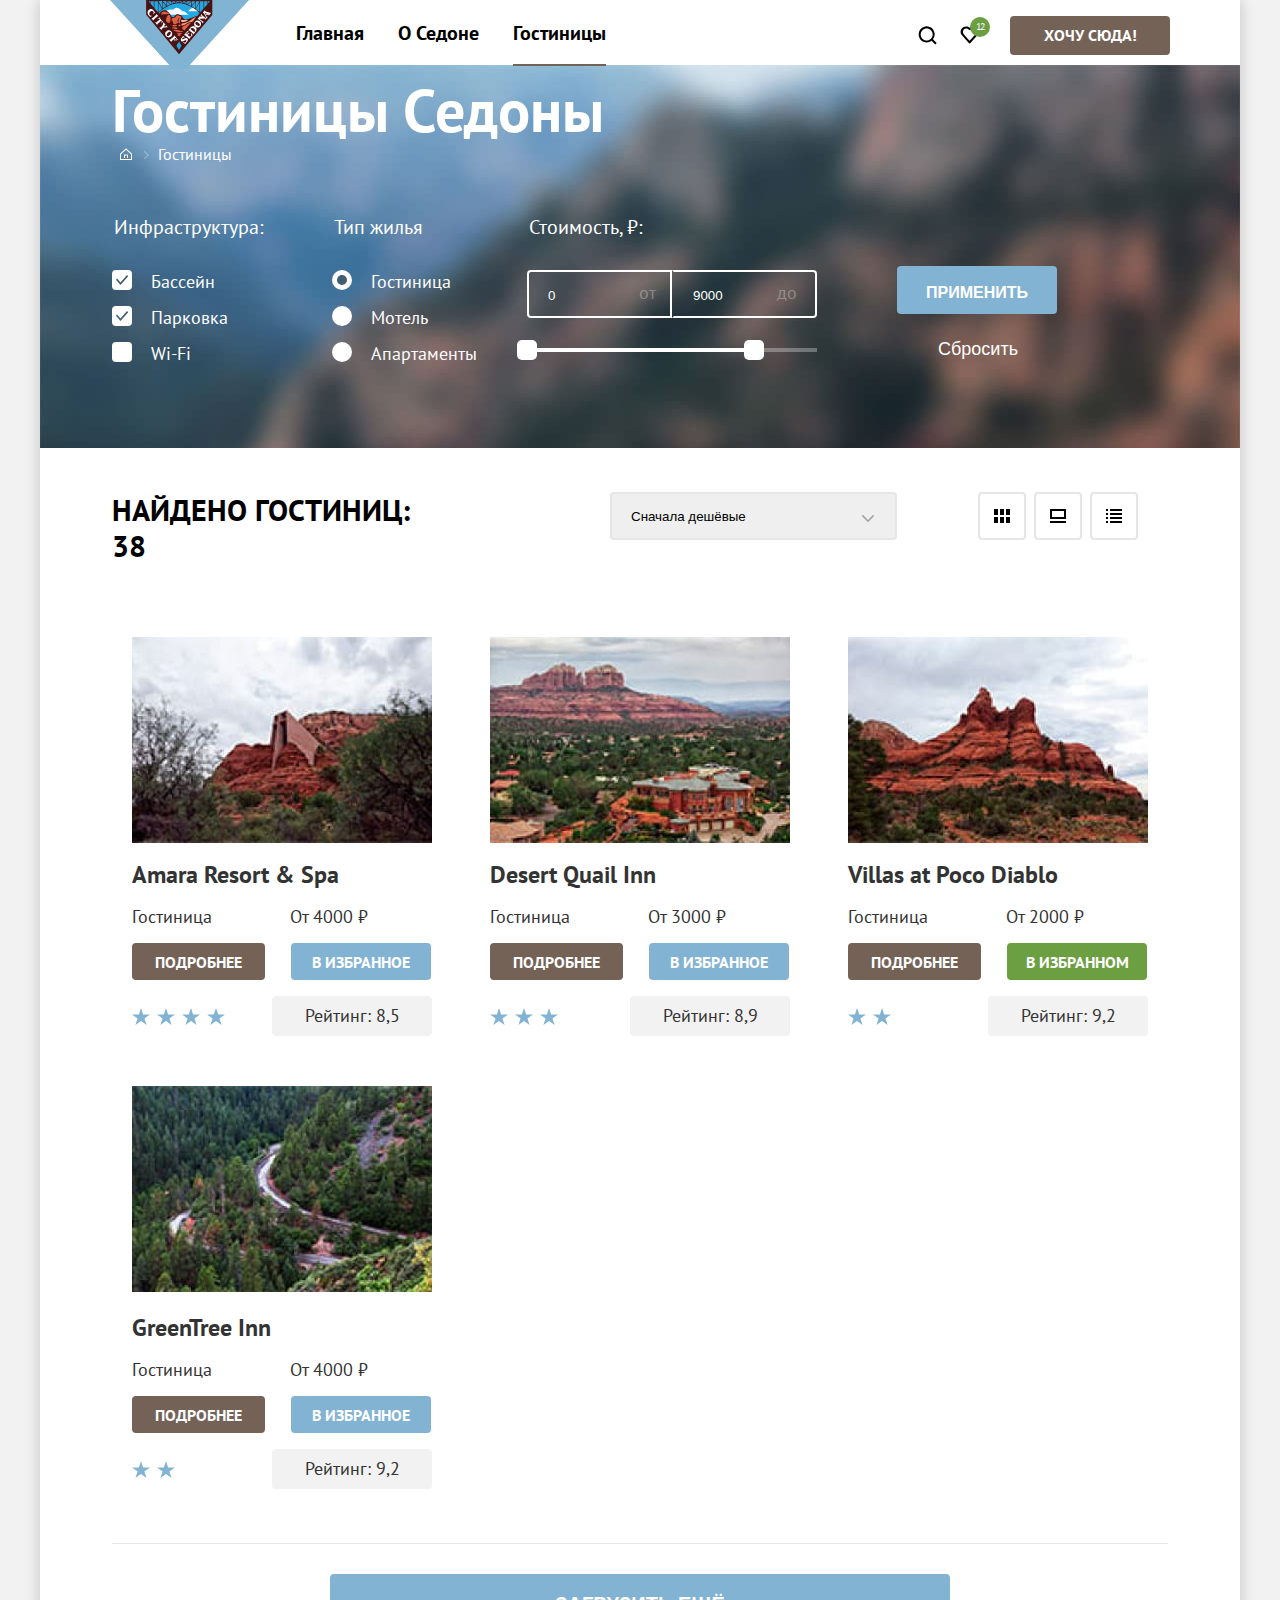
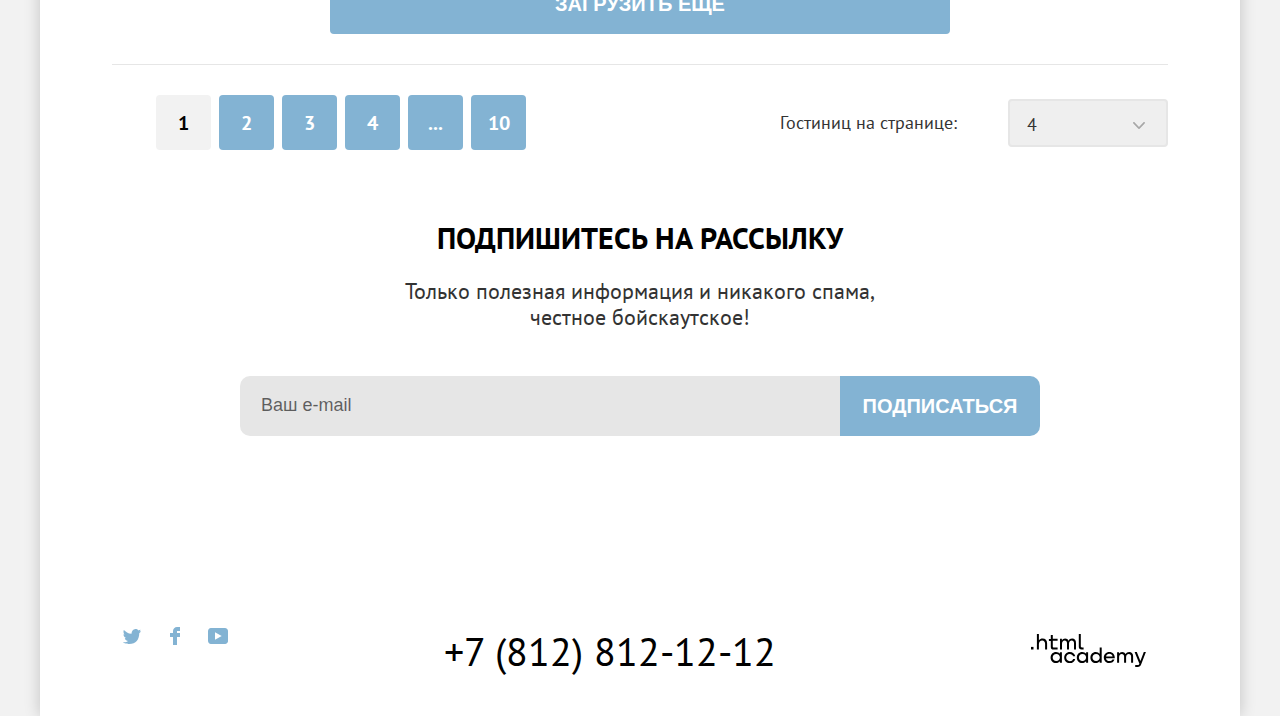
==== commit 4a37c482: "8.13. Завершение вёрстки всех компонентов" ====
--- a/catalog.html
+++ b/catalog.html
@@ -46,7 +46,7 @@
               <path
                 d="M9.58 17.41a.9.9 0 0 1-.8-.4c-5.4-6.1-6.7-7.5-7-7.9a5.4 5.4 0 0 1 4.4-8.7c1.3 0 2.5.5 3.5 1.3a5.46 5.46 0 0 1 9 4.1c0 1.3-.5 2.5-1.3 3.4l-7 7.9c-.2.2-.4.3-.8.3Zm-6-9.5c.3.4 3.5 4 6.1 6.9l6.2-7c.5-.5.7-1.2.7-2 0-1.8-1.5-3.3-3.3-3.3-1 0-2 .5-2.7 1.3-.3.3-.6.4-.9.4-.3 0-.6-.2-.8-.4-.7-.8-1.7-1.3-2.7-1.3-1.8 0-3.3 1.5-3.3 3.3-.1.9.3 1.6.7 2.1-.1 0-.1 0 0 0Z" />
             </svg>
-            <span class="favorites-count">12</span>
+            <span class="favorites-counter">12</span>
             <span class="visually-hidden">Избранные гостиницы</span>
           </a>
         </li>
@@ -97,21 +97,22 @@
               <ul class="catalog-filter-list">
                 <li class="catalog-filter-item">
                   <label class="control">
-                    <input type="checkbox" name="swimming-pool" id="swimming-pool" checked>
+                    <input class="control-input visually-hidden" type="checkbox" name="swimming-pool" id="swimming-pool"
+                      checked>
                     <span class="control-mark"></span>
                     <span class="control-label">Бассейн</span>
                   </label>
                 </li>
                 <li class="catalog-filter-item">
                   <label class="control">
-                    <input type="checkbox" name="parking" id="parking" checked>
+                    <input class="control-input visually-hidden" type="checkbox" name="parking" id="parking" checked>
                     <span class="control-mark"></span>
                     <span class="control-label">Парковка</span>
                   </label>
                 </li>
                 <li class="catalog-filter-item">
                   <label class="control">
-                    <input type="checkbox" name="wi-fi" id="wi-fi">
+                    <input class="control-input visually-hidden" type="checkbox" name="wi-fi" id="wi-fi">
                     <span class="control-mark"></span>
                     <span class="control-label">Wi-Fi</span>
                   </label>
@@ -121,29 +122,56 @@
             <fieldset class="catalog-filter-group">
               <legend class="catalog-filter-title">Тип жилья</legend>
               <ul class="catalog-filter-list">
-                <li class="catalog-filter-item">
-                  <input type="radio" name="type-housing-group" value="hotel" checked>
-                  <span class="control-mark"></span>
-                  <span class="control-label">Гостиница</span>
+                <li class="catalog-filter-item"><label class="control">
+                    <input class="control-input visually-hidden" type="radio" name="type-housing-group" value="hotel"
+                      checked>
+                    <span class="control-mark"></span>
+                    <span class="control-label">Гостиница</span>
+                  </label>
                 </li>
-                <li class="catalog-filter-item">
-                  <input type="radio" name="type-housing-group" value="motel">
-                  <span class="control-mark"></span>
-                  <span class="control-label">Мотель</span>
+                <li class="catalog-filter-item"><label class="control">
+                    <input class="control-input visually-hidden" type="radio" name="type-housing-group" value="motel">
+                    <span class="control-mark"></span>
+                    <span class="control-label">Мотель</span>
+                  </label>
                 </li>
-                <li class="catalog-filter-item">
-                  <input type="radio" name="type-housing-group" value="apartments">
-                  <span class="control-mark"></span>
-                  <span class="control-label">Апартаменты</span>
+                <li class="catalog-filter-item"><label class="control">
+                    <input class="control-input visually-hidden" type="radio" name="type-housing-group"
+                      value="apartments">
+                    <span class="control-mark"></span>
+                    <span class="control-label">Апартаменты</span>
+                  </label>
                 </li>
               </ul>
             </fieldset>
             <fieldset class="catalog-filter-group">
               <legend class="catalog-filter-title">Стоимость, ₽:</legend>
+              <div class="range">
+                <div class="range-wrapper-inputs">
+                  <label class="range-label-min" for="range-input-min">от</label>
+                  <input class="range-input range-input-min" type="number" id="range-input-min" name="min-price"
+                    value="0" placeholder="от">
+                  <label class="range-label-max" for="range-input-max">до</label>
+                  <input class="range-input range-input-max" type="number" id="range-input-max" name="max-price"
+                    value="9000" placeholder="до">
+                </div>
+                <div class="range-scale">
+                  <div class="range-bar" style="left: 0; width: 227px;">
+                    <button class="range-toggle toggle-min">
+                      <span class="visually-hidden">Изменить минимальную
+                        цену</span>
+                    </button>
+                    <button class="range-toggle toggle-max">
+                      <span class="visually-hidden">Изменить максимальную
+                        цену</span>
+                    </button>
+                  </div>
+                </div>
+              </div>
             </fieldset>
             <div class="catalog-filter-btn">
               <button class="btn filter-submit-btn" type="submit" value="Применить">Применить</button>
-              <button type="reset" value="Сбросить">Сбросить</button>
+              <button class="filter-reset-btn" type="reset" value="Сбросить">Сбросить</button>
             </div>
           </form>
         </section>
@@ -153,13 +181,15 @@
       <div class="wrapper sorting-cards-wrapper">
         <h2 class="visually-hidden">Сортировка найденных гостиниц Седоны</h2>
         <span class="hotels-found section-title">Найдено гостиниц: 38</span>
-        <label class="visually-hidden" for="sorting">Сортировка гостиниц</label>
-        <select name="sorting-card" id="sorting">
-          <option value="cheap">Сначала дешёвые</option>
-          <option value="popular">Сначала популярные</option>
-          <option value="expensive">Сначала дорогие</option>
-        </select>
-        <button class="visually-hidden" type="submit">Отсортировать гостиницы</button>
+        <form class="sorting-card-form" action="get">
+          <label class="visually-hidden" for="sorting">Сортировка гостиниц</label>
+          <select class="select sorting-card-select" name="sorting-card" id="sorting">
+            <option value="cheap">Сначала дешёвые</option>
+            <option value="popular">Сначала популярные</option>
+            <option value="expensive">Сначала дорогие</option>
+          </select>
+          <button class="visually-hidden" type="submit">Отсортировать гостиницы</button>
+        </form>
         <ul class="view-card">
           <li class="view-card-item">
             <a href="#" class="view-card-control view-card-tile">
@@ -206,7 +236,7 @@
                 </g>
                 <defs>
                   <clipPath id="a">
-                    <path fill="#fff" d="M0 0h18v17H0z" />
+                    <path fill="#ffffff" d="M0 0h18v17H0z" />
                   </clipPath>
                 </defs>
               </svg>
@@ -387,8 +417,8 @@
           </li>
         </ul>
         <form class="showing-type">
-          <label for="showing-card">Гостиниц на странице:</label>
-          <select name="showing-card" id="showing-card">
+          <label class="showing-type-label" for="showing-card">Гостиниц на странице:</label>
+          <select class="select showing-card-select" name="showing-card" id="showing-card">
             <option value="4">4</option>
             <option value="8">8</option>
             <option value="12">12</option>
@@ -398,14 +428,15 @@
     </section>
     <section class="subscribe catalog-subscribe">
       <div class="container subscribe-container">
-        <h2 class="section-title">Подпишитесь на рассылку</h2>
+        <h2 class=" section-title">Подпишитесь на рассылку</h2>
         <p class="subscribe-desk">Только полезная информация и никакого спама,<br>
           честное бойскаутское!</p>
         <form class="subscribe-form" action="https://echo.htmlacademy.ru/courses" method="post">
-          <label for="subscribe-email">Ваш e-mail
-            <input type="email" name="subscribe-email" id="subscribe-email">
+          <label class="visually-hidden" for="subscribe-email">Ваш e-mail
           </label>
-          <input class="subscribe-submit btn btn-large" type="submit" value="Подписаться">
+          <input class="subscribe-email-field" placeholder="Ваш e-mail" type="email" name="subscribe-email"
+            id="subscribe-email">
+          <button class="subscribe-submit btn btn-large" type="submit" value="Подписаться">Подписаться</button>
         </form>
       </div>
     </section>
--- a/css/style.css
+++ b/css/style.css
@@ -520,6 +520,44 @@
   flex-wrap: wrap;
 }
 
+.subscribe-email-field {
+  width: 600px;
+  height: 60px;
+  padding:19px;
+  border-radius: 10px 0 0 10px;
+  border-color: transparent;
+}
+
+.catalog-subscribe .subscribe-email-field {
+  background-color: #e6e6e6;
+}
+
+.subscribe-email-field:hover,
+.subscribe-email-field:focus {
+  background-color: #e6e6e6;
+  border: 3px solid #83b3d3;
+}
+
+.subscribe-email-field:disabled
+.subscribe-email-field:disabled:hover {
+  opacity:0.3;
+}
+
+.subscribe-email-field:invalid {
+  box-shadow: none;
+}
+
+.subscribe-email-field:focus:invalid {
+  outline: none;
+  border: 2px solid #ff5757;
+}
+
+.subscribe-email-field::placeholder {
+  font-size: 18px;
+  line-height: 144%;
+  color: rgba(0, 0, 0, 0.6);
+}
+
 .subscribe-submit {
   border: none;
   border-radius: 0 10px 10px 0;
@@ -671,6 +709,7 @@
   flex-wrap: wrap;
   max-width: 650px;
   margin: 0;
+  margin-bottom: 45px;
   padding: 0;
   list-style-type: none;
 }
@@ -727,7 +766,27 @@
 .catalog-filter {
   display: flex;
   flex-wrap: wrap;
-}
+
+}
+
+.catalog-filter-group {
+  margin: 0;
+  padding: 0;
+  border: none;
+}
+
+.catalog-filter-group:nth-child(1) {
+  margin-right: 67px;
+}
+
+.catalog-filter-group:nth-child(2) {
+  margin-right: 50px;
+}
+
+.catalog-filter-group:nth-child(3) {
+  margin-right: 80px;
+}
+
 
 .catalog-filter-list{
   margin: 0;
@@ -735,23 +794,257 @@
   list-style-type: none;
 }
 
+.catalog-filter-item:not(:last-child){
+  margin-bottom: 13px;
+}
+
 .catalog-filter-title {
+  text-align: left;
   font-size: 20px;
   line-height:  26px;
+  margin: 0;
+  margin-bottom: 30px;
+}
+
+.control {
+  position: relative;
+  display: block;
+  padding-left: 39px;
+}
+
+.control-mark {
+  position: absolute;
+  left: 0;
+  width: 20px;
+  height: 20px;
+  background-color: #ffffff;
+  border-radius: 4px;
+}
+
+.control-input[type="checkbox"]:hover + .control-mark {
+  opacity: 0.6;
+}
+
+.control-input[type="checkbox"]:focus + .control-mark {
+  outline: solid 3px #82b3d3;
+  opacity: 0.6;
+}
+
+.control-input[type="checkbox"]:active + .control-mark {
+  opacity: 0.3;
+}
+
+.control-input[type="checkbox"]:checked + .control-mark{
+  background-image: url("../img/catalog/check_mark.svg");
+  background-repeat: no-repeat;
+  background-position: 50% 50%;
+}
+
+.control-input[type="radio"] + .control-mark {
+  border-radius: 50%;
+}
+
+
+.control-input[type="radio"]:focus + .control-mark  {
+  outline: solid 3px #82b3d3;
+}
+
+.control-input[type="radio"]:checked + .control-mark::before  {
+  content: "";
+  position: absolute;
+  top:5px;
+  left:5px;
+  width: 10px;
+  height: 10px;
+  border-radius: 50%;
+  background-color: #3F5E72;
 }
 
 .control-label {
   line-height: 23px;
+  display: block;
+  text-align: left;
+  padding: 0;
+}
+.range-wrapper-inputs {
+  display: flex;
+  margin-bottom: 30px;
+  position: relative;
+}
+
+.range-input {
+  width: 145px;
+  height: 48px;
+  border: 2px solid rgba(255,255,255,1);
+  background-color: transparent;
+  color: rgba(255,255,255,1);
+  padding: 14px 19px 11px 19px;
+}
+
+.range-input-min {
+  border-radius: 4px 0 0 4px;
+}
+
+.range-input-max {
+  border-radius: 0 4px 4px 0;
+  border-left: 2px solid transparent;
+}
+
+.range-input:hover {
+  z-index: 1;
+  border-color: rgba(255,255,255,0.6);
+}
+
+
+.range-input:focus {
+  z-index: 1;
+  border-color: rgba(255,255,255,1);
+  box-shadow: inset 0 0 0 3px #81b3d2;
+  outline: 3px solid #81b3d2;
+}
+
+.range-input:active {
+  z-index: 1;
+  border-color: rgba(255,255,255,1);
+  background-color: #756257;
+}
+
+.range-input-max:hover{
+  border-left:2px solid rgba(255,255,255,0.6);
+}
+
+.range-input-max:focus{
+  border-left:2px solid rgba(255,255,255,1);
+}
+.range-input-max:active{
+  border-left:2px solid rgba(255,255,255,1);
+}
+
+.range-label-min,
+.range-label-max {
+  position: absolute;
+  color: rgba(255,255,255,0.3)
+}
+
+.range-label-min{
+  left: 112px;
+  top:12px;
+}
+
+.range-label-max{
+  left: 250px;
+  top:12px;
+}
+
+.range-scale {
+  position:relative;
+  height: 4px;
+  background-color: rgba(255,255,255,0.3);
+}
+
+.range-bar {
+  position: absolute;
+  height: 4px;
+  background-color: rgba(255,255,255,1);
+}
+
+.range-toggle {
+  position: absolute;
+  display: block;
+  cursor: pointer;
+  width: 20px;
+  height: 20px;
+  border-radius: 5px;
+  background-color: rgba(255,255,255,1);
+  border: none;
+}
+
+.range-toggle:hover {
+  box-shadow: 0 4px 10px 0 rgba(0, 0, 0, 0.25);
+}
+
+.range-toggle:focus {
+  box-shadow: 0 4px 10px 0 rgba(0, 0, 0, 0.25);
+  outline: 3px solid #83B3D3;
+}
+
+.range-toggle:focus:active {
+  box-shadow: 0 7px 15px 0 rgba(0, 0, 0, 0.4);
+  outline: 2px solid #83B3D3;
+}
+
+.range-input::placeholder {
+  color: #000000;
+}
+
+
+.toggle-min {
+  top: -8px;
+  left: -10px;
+}
+
+.toggle-max {
+  top: -8px;
+  right: -10px;
 }
 
 .catalog-filter-btn {
   display: flex;
   flex-wrap: wrap;
   flex-direction: column;
+  justify-content: end;
+  align-items: center;
 }
 
 .filter-submit-btn {
   width: 160px;
+  height: 48px;
+  margin-bottom: 20px;
+  padding: 16px;
+}
+
+.filter-submit-btn:hover {
+  background-color: #68a2ca;
+}
+
+.filter-submit-btn:focus {
+  background-color: #68a2ca;
+  outline: 3px solid rgba(255,255,255,1);
+}
+
+.filter-submit-btn:active {
+  color: rgba(255,255,255,0.3);
+}
+
+.filter-reset-btn {
+  background-color: transparent;
+  border:none;
+  padding: 2px 8px;
+  color: rgba(255,255,255,1);
+  font-weight: 400;
+  font-size: 18px;
+  text-align: center;
+  border: 3px solid transparent;
+  border-radius: 4px;
+  width:100px;
+}
+
+.filter-reset-btn:hover {
+  color: rgba(255,255,255,0.6);
+  border: 3px solid transparent;
+  border-radius: 4px;
+}
+
+.filter-reset-btn:focus {
+  color: rgba(255,255,255,0.6);
+  border: 3px solid #83B3D3;
+  border-radius: 4px;
+}
+
+.filter-reset-btn:active {
+  color: rgba(255,255,255,0.3);
+  border: 3px solid transparent;
+  border-radius: 4px;
 }
 /* Sorting-cards */
 
@@ -762,23 +1055,56 @@
 
 .sorting-cards-wrapper {
   display: flex;
+  justify-content: space-between;
 }
 
 .hotels-found {
   text-align: left;
-  margin-right: 191px;
+  display: block;
+  margin-right: 160px;
+}
+
+.sorting-card-form {
+  margin-right: 81px;
+}
+
+.sorting-card-select {
+  width: 287px;
+  height: 48px;
+  padding: 12px 19px;
+  padding-right: 52px;
+}
+
+.select {
+  border: 2px solid #e6e6e6;
+  border-radius: 4px;
+  background-image: url("../img/catalog/dropdown.svg");
+  background-repeat: no-repeat;
+  background-position: top 21px right 21px;
+  appearance: none;
+}
+
+.select:hover {
+  border-color:#83b3d3;
+}
+
+.select:focus {
+  border-color:#83b3d3;
+}
+
+.select:focus {
+  opacity: 0.3;
 }
 
 .view-card {
   display: flex;
   flex-wrap: wrap;
   list-style-type: none;
+  min-width: 190px;
+  list-style-type: none;
+  margin: 0;
   margin-left: auto;
-  min-width: 300px;
-  list-style-type: none;
-  margin: 0;
   padding: 0;
-  margin-left: auto;
 }
 
 .view-card-item:not(:last-child) {
@@ -1074,6 +1400,19 @@
   display: flex;
   align-items: center;
 }
+
+.showing-type-label {
+  margin-right: 51px;
+}
+
+.showing-card-select {
+  font: inherit;
+  color:#333333;
+  width:160px;
+  height: 48px;
+  padding: 13px 17px;
+  padding-right: 50px;
+}
 /* Subscribe */
 
 .catalog-subscribe {
@@ -1082,4 +1421,284 @@
 }
 
 
-
+/* Модальное окно */
+
+.modal {
+  position: fixed;
+  display: flex;
+  top: 0;
+  left: 0;
+  width: 100%;
+  height: 100%;
+  background-color: rgba(242, 242, 242, 0.8)
+}
+
+.modal-close {
+  display: none;
+}
+
+.modal-container{
+  position: relative;
+  margin: auto;
+  padding: 70px;
+  background-color: #ffffff;
+  box-shadow: 0 25px 50px 0 rgba(0, 0, 0, 0.15);
+}
+
+.modal-auth {
+  width: 715px;
+}
+
+.modal-close-btn {
+  position: absolute;
+  top: 54px;
+  right: 70px;
+  width:53px;
+  height: 53px;
+  font-weight: 900;
+  background-color: #f2f2f2;
+  border-radius: 100%;
+  cursor: pointer;
+  border:none;
+}
+
+.modal-close-btn:hover {
+  background-color: #e6e6e6;
+}
+
+.modal-close-btn:focus {
+  background-color: #e6e6e6;
+  outline: 3px solid #83b3d3;
+}
+
+.modal-close-btn:active {
+  background-color: #e6e6e6;
+}
+
+.modal-close-icon {
+  fill: rgba(0, 0, 0, 1);
+}
+
+.modal-close-btn:active .modal-close-icon {
+  fill: rgba(0, 0, 0, 0.3);
+}
+
+.modal-content .section-title {
+  margin: 0;
+  margin-bottom: 32px;
+  line-height: 133%;
+  text-align: left;
+}
+
+.modal-form .field-group {
+  margin: 0;
+  margin-bottom: 40px;
+}
+
+.field-group {
+  display: flex;
+  flex-wrap: wrap;
+  justify-content: space-between;
+  position: relative;
+}
+
+.auth-form-field {
+  border-radius: 4px;
+  height: 50px;
+  font-weight: 700;
+  font-size: 18px;
+  line-height: 222%;
+  color: #000000;
+  background-color: #f2f2f2;
+  border: 2px solid #f2f2f2;
+  padding: 18px 19px;
+  padding-right: 49px;
+}
+
+.auth-form-field:hover {
+  background-color: #e6e6e6;
+  border:2px solid #e6e6e6;
+}
+
+.auth-form-field:focus {
+  background-color: #e6e6e6;
+  border:2px solid #e6e6e6;
+  outline:3px solid #83b3d3;
+}
+
+.auth-form-field:active {
+  background-color: #e6e6e6;
+  border:2px solid #000000;
+}
+
+.auth-form-field:invalid {
+  background-color: #f2f2f2;
+  border:2px solid #f2f2f2;
+}
+
+.auth-form-field::placeholder {
+  color: rgba(0, 0, 0, 0.6);
+}
+
+.auth-form-field.date-field {
+  width: 420px;
+}
+
+.field-label {
+  font-weight: 700;
+  font-size: 18px;
+  line-height: 222%;
+  color: #000000;
+  text-align: left;
+}
+
+.message-of-error,
+.message-of-succes {
+  position: absolute;
+  top:40px;
+  left:155px;
+}
+
+.message-of-error {
+  font-weight: 400;
+  font-size: 16px;
+  line-height: 250%;
+  color: #ff5757;
+}
+
+.message-of-succes {
+  font-weight: 400;
+  font-size: 16px;
+  line-height: 250%;
+}
+
+.quantity-inner {
+  display: inline-flex;
+  position: relative
+}
+
+.btn-minus,
+.btn-plus,
+.quantity {
+  height: 50px;
+  cursor: pointer;
+  border: none;
+  margin: 0;
+  padding: 0;
+  background-color: #f2f2f2;
+}
+
+.btn-minus,
+.btn-plus {
+  width:51px;
+}
+
+.btn-minus {
+  border-radius: 4px 0 0 4px;
+}
+
+.btn-plus {
+  border-radius: 0 4px 4px 0;
+}
+
+.quantity {
+  width: 31px;
+  text-align: center;
+  font-weight: 700;
+  font-size: 18px;
+  line-height: 222%;
+  color: #000000;
+}
+
+.btn-minus-icon,
+.btn-plus-icon {
+  fill:rgba(0, 0, 0, 0.3);
+  width: 25px;
+  height: 25px;
+  padding: 3px;
+  border: 3px solid transparent;
+  border-radius: 4px;
+}
+
+.btn-minus:hover .btn-minus-icon,
+.btn-plus:hover .btn-plus-icon {
+  fill: rgba(0, 0, 0, 1);
+}
+
+.btn-minus:focus .btn-minus-icon,
+.btn-plus:focus .btn-plus-icon {
+  fill: rgba(0, 0, 0, 1);
+  border: 3px solid #83b3d3;
+}
+
+.btn-minus:active .btn-minus-icon,
+.btn-plus:active .btn-plus-icon {
+  fill: rgba(0, 0, 0, 0.2)
+}
+
+.info {
+  position: relative;
+  z-index: 1;
+  width: 25px;
+  height: 25px;
+  background-color: #83b3d3;
+  background-image: url(../img/index/info.svg);
+  background-repeat: no-repeat;
+  background-position: 50% 50%;
+  border-radius:100%;
+  border:none;
+  cursor: pointer;
+}
+
+.info:hover,
+.info:focus,
+.info:active {
+  background-color: #68a2ca;
+}
+
+.info-content {
+  display: inline-block;
+  position: relative;
+  margin-top:50px;
+  margin-left: -128px;
+  width: 256px;
+  height: 143px;
+  border-radius: 10px;
+  box-shadow: 0 15px 30px 0 rgba(0, 0, 0, 0.3);
+  background-color: #333333;
+  padding: 15px 18px 18px 22px;
+  font-weight: 400;
+  font-size: 16px;
+  line-height: 125%;
+  color:#FFFFFF;
+  text-align: left;
+}
+
+.info-content::before,
+.info-content::before,
+.info-content::before {
+  position: absolute;
+  content: "";
+  top:-9px;
+  left:118px;
+  width: 40px;
+  height: 20px;
+  background-image: url(../img/index/triangle.svg);
+  background-repeat: no-repeat;
+}
+
+.modal-form-submit {
+  width: 575px;
+  height: 60px;
+  background-color: #83b3d3;
+  font-weight: 700;
+  font-size: 20px;
+  line-height: 40px;
+  text-transform: uppercase;
+  text-align: center;
+  color: rgba(255,255,255,1);
+  border: none;
+  border-radius: 10px;
+}
+
+
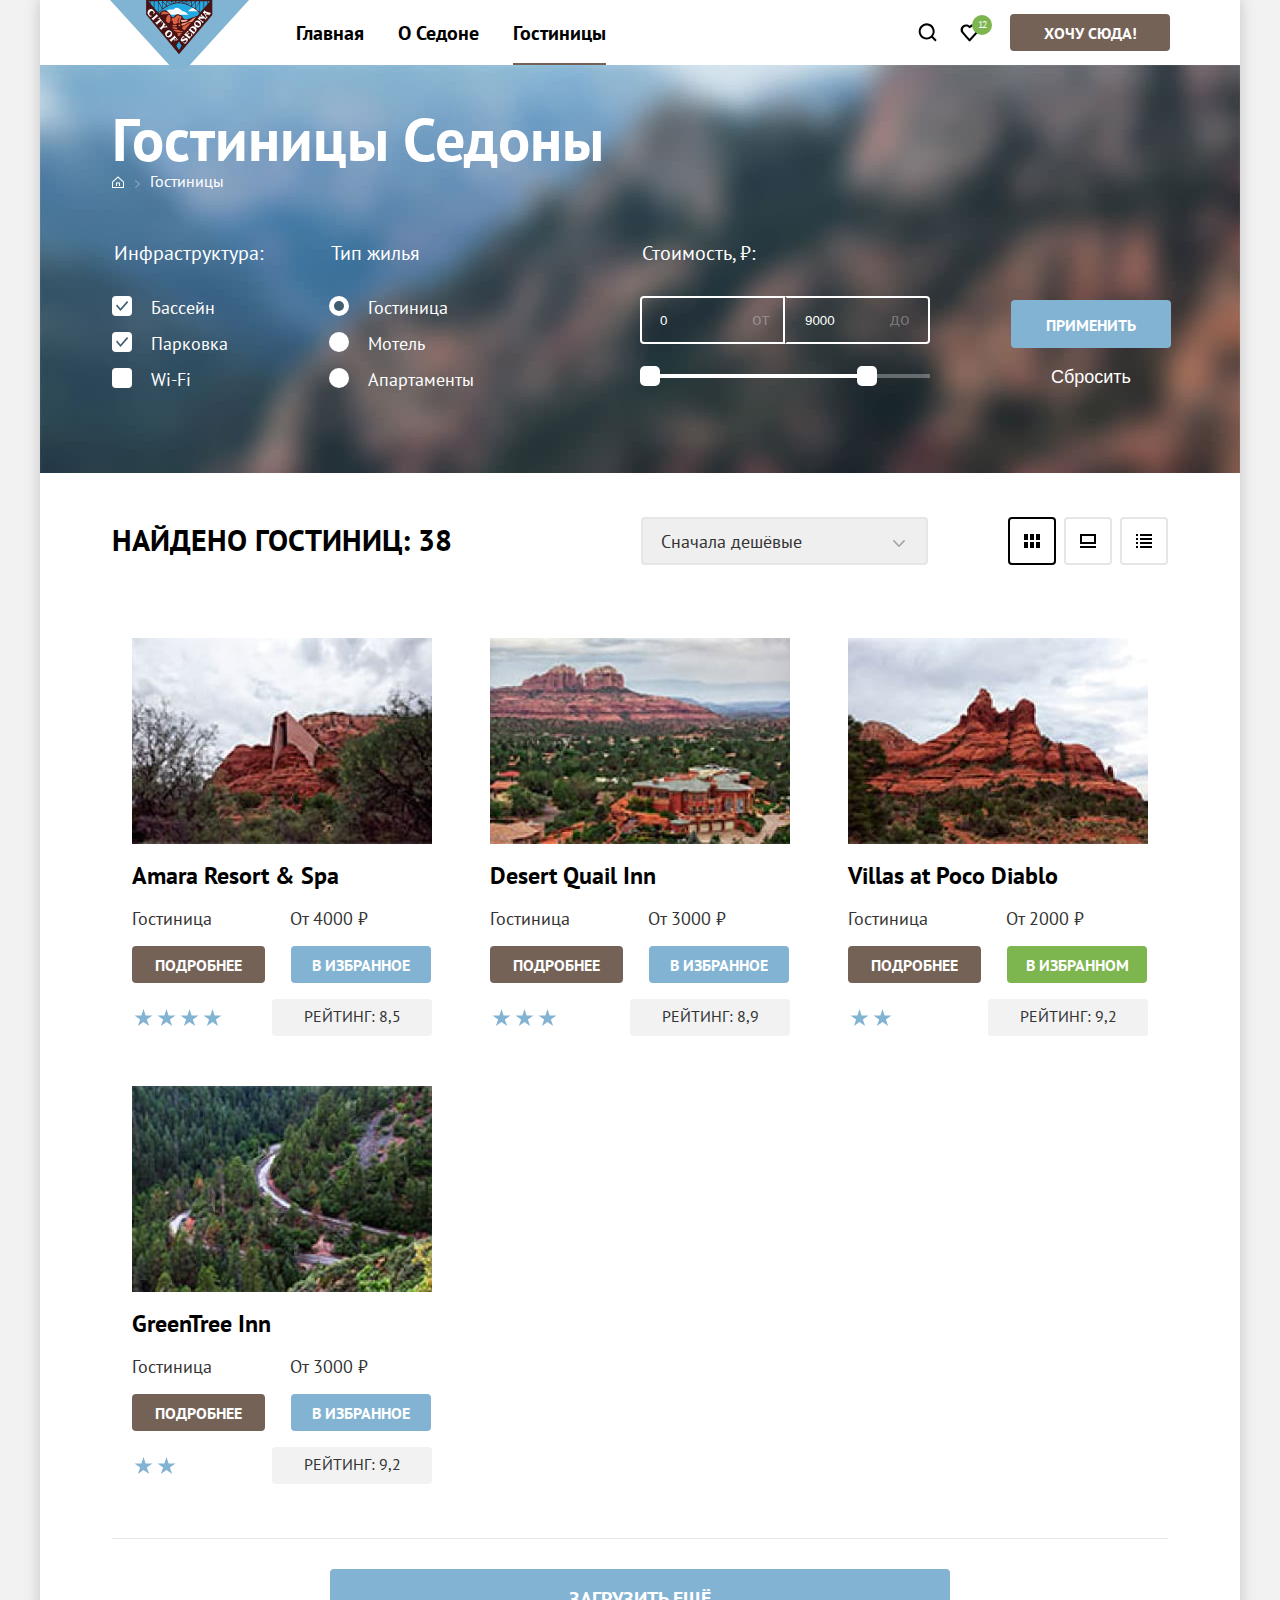
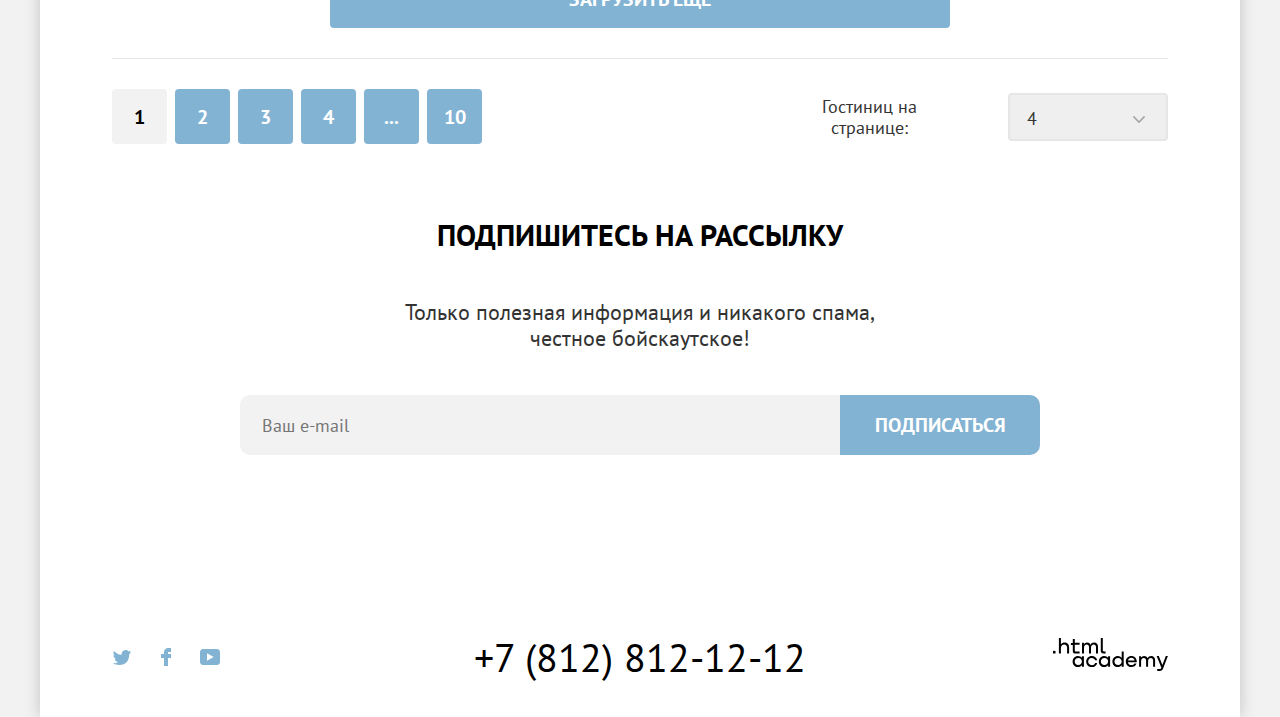
==== commit a6f178ab: "9. Шлифовка" ====
--- a/catalog.html
+++ b/catalog.html
@@ -4,7 +4,8 @@
 <head>
   <meta charset="utf-8">
   <title>Гостиницы Седоны</title>
-  <link rel="stylesheet" href="css/style.css">
+  <link rel="stylesheet" href="./css/style.css">
+  <link rel="icon" type="image/png" sizes="32x32" href="favicon.ico">
 </head>
 
 <body class="page-body">
@@ -13,8 +14,8 @@
 
   <header class="page-header">
     <nav class="header-nav">
-      <a class="logo-link" href="#">
-        <img class="logo-link-image" src="img/index/logo-of-sedona.svg" alt="Герб города Седона" width="139"
+      <a class="logo-link" href="index.html">
+        <img class="logo-link-image" src="./img/content/logo-of-sedona.svg" alt="Герб города Седона" width="139"
           height="70">
       </a>
       <ul class="site-menu">
@@ -22,15 +23,15 @@
           <a href="index.html" class="site-menu-link">Главная</a>
         </li>
         <li class="site-menu-item">
-          <a href="" class="site-menu-link">О Седоне</a>
-        </li>
-        <li class="site-menu-item">
-          <a href="#" class="site-menu-link  menu-link-current" aria-current="page">Гостиницы</a>
+          <a href="#" class="site-menu-link">О Седоне</a>
+        </li>
+        <li class="site-menu-item menu-item-current">
+          <a class="site-menu-link" aria-current="page">Гостиницы</a>
         </li>
       </ul>
       <ul class="user-list">
         <li class="user-item">
-          <a href="" class="user-link">
+          <a href="#" class="user-link">
             <svg class="user-link-icon" aria-hidden="true" focusable="false" xmlns="http://www.w3.org/2000/svg"
               width="19" height="19" fill="none" viewBox="0 0 19 19">
               <path
@@ -40,18 +41,19 @@
           </a>
         </li>
         <li class="user-item">
-          <a href="" class="user-link">
+          <a href="#" class="user-link">
             <svg class="user-link-icon icon-favorites" aria-hidden="true" focusable="false"
               xmlns="http://www.w3.org/2000/svg" width="19" height="18" fill="none" viewBox="0 0 19 18">
               <path
                 d="M9.58 17.41a.9.9 0 0 1-.8-.4c-5.4-6.1-6.7-7.5-7-7.9a5.4 5.4 0 0 1 4.4-8.7c1.3 0 2.5.5 3.5 1.3a5.46 5.46 0 0 1 9 4.1c0 1.3-.5 2.5-1.3 3.4l-7 7.9c-.2.2-.4.3-.8.3Zm-6-9.5c.3.4 3.5 4 6.1 6.9l6.2-7c.5-.5.7-1.2.7-2 0-1.8-1.5-3.3-3.3-3.3-1 0-2 .5-2.7 1.3-.3.3-.6.4-.9.4-.3 0-.6-.2-.8-.4-.7-.8-1.7-1.3-2.7-1.3-1.8 0-3.3 1.5-3.3 3.3-.1.9.3 1.6.7 2.1-.1 0-.1 0 0 0Z" />
             </svg>
+            <span class="visually-hidden">Избранные гостиницы</span>
             <span class="favorites-counter">12</span>
-            <span class="visually-hidden">Избранные гостиницы</span>
+            <span class="visually-hidden">гостиниц в избранном</span>
           </a>
         </li>
         <li class="user-item btn-item">
-          <a href="" class="btn user-btn">
+          <a href="#" class="user-btn btn btn-secondary">
             Хочу сюда!
           </a>
         </li>
@@ -66,34 +68,23 @@
       <div class="wrapper header-wrapper">
         <h1 class="page-title">Гостиницы Седоны</h1>
         <ul class="breadcrumbs">
-          <li class="breadcrumbs-item breadcrumbs-item-previous">
-            <a href="index.html" class="breadcrumbs-link">
-              <svg class="breadcrumbs-icon" focusable="false" aria-hidden="true" xmlns="http://www.w3.org/2000/svg"
-                width="12" height="12" fill="none" viewBox="0 0 12 12">
-                <g clip-path="url(#a)">
-                  <path d="M6 .3 0 5.8V12h12V5.8L6 .3ZM11 11H1V6.2l5-4.5 5 4.5V11Z" />
-                  <path d="M4 10h1V7.5h2V10h1V6.5H4V10Z" />
-                </g>
-                <defs>
-                  <clipPath id="b">
-                    <path d="M0 0h12v12H0z" />
-                  </clipPath>
-                </defs>
-              </svg>
+          <li class="breadcrumbs-item">
+            <a href="index.html" class="breadcrumbs-link breadcrumbs-link-home">
               <span class="visually-hidden">Главная страница</span>
             </a>
           </li>
           <li class="breadcrumbs-item">
-            <a href="" class="breadcrumbs-link">
+            <a href="#" class="breadcrumbs-link" aria-current="page">
               <span>Гостиницы</span>
             </a>
           </li>
         </ul>
         <section class="filter">
-          <h2 class="visually-hidden">Фильтр гостиниц Седоны</h2>
+          <h2 class="visually-hidden">Фильтр списка гостиниц Седоны</h2>
           <form class="catalog-filter" action="https://echo.htmlacademy.ru/courses" method="get">
             <fieldset class="catalog-filter-group">
               <legend class="catalog-filter-title">Инфраструктура:</legend>
+
               <ul class="catalog-filter-list">
                 <li class="catalog-filter-item">
                   <label class="control">
@@ -119,8 +110,10 @@
                 </li>
               </ul>
             </fieldset>
+
             <fieldset class="catalog-filter-group">
               <legend class="catalog-filter-title">Тип жилья</legend>
+
               <ul class="catalog-filter-list">
                 <li class="catalog-filter-item"><label class="control">
                     <input class="control-input visually-hidden" type="radio" name="type-housing-group" value="hotel"
@@ -144,24 +137,27 @@
                 </li>
               </ul>
             </fieldset>
-            <fieldset class="catalog-filter-group">
+
+            <fieldset class="catalog-filter-group filter-group-price">
               <legend class="catalog-filter-title">Стоимость, ₽:</legend>
+
               <div class="range">
                 <div class="range-wrapper-inputs">
                   <label class="range-label-min" for="range-input-min">от</label>
                   <input class="range-input range-input-min" type="number" id="range-input-min" name="min-price"
-                    value="0" placeholder="от">
+                    value="0" min="0" placeholder="от">
                   <label class="range-label-max" for="range-input-max">до</label>
                   <input class="range-input range-input-max" type="number" id="range-input-max" name="max-price"
-                    value="9000" placeholder="до">
+                    value="9000" min="0" placeholder="до">
                 </div>
+
                 <div class="range-scale">
                   <div class="range-bar" style="left: 0; width: 227px;">
-                    <button class="range-toggle toggle-min">
+                    <button class="range-toggle toggle-min" type="button">
                       <span class="visually-hidden">Изменить минимальную
                         цену</span>
                     </button>
-                    <button class="range-toggle toggle-max">
+                    <button class="range-toggle toggle-max" type="button">
                       <span class="visually-hidden">Изменить максимальную
                         цену</span>
                     </button>
@@ -169,18 +165,20 @@
                 </div>
               </div>
             </fieldset>
+
             <div class="catalog-filter-btn">
-              <button class="btn filter-submit-btn" type="submit" value="Применить">Применить</button>
+              <button class="filter-submit-btn btn" type="submit" value="Применить">Применить</button>
               <button class="filter-reset-btn" type="reset" value="Сбросить">Сбросить</button>
             </div>
           </form>
         </section>
       </div>
     </header>
+
     <section class="sorting-cards">
       <div class="wrapper sorting-cards-wrapper">
         <h2 class="visually-hidden">Сортировка найденных гостиниц Седоны</h2>
-        <span class="hotels-found section-title">Найдено гостиниц: 38</span>
+        <p class="section-title">Найдено гостиниц: 38</p>
         <form class="sorting-card-form" action="get">
           <label class="visually-hidden" for="sorting">Сортировка гостиниц</label>
           <select class="select sorting-card-select" name="sorting-card" id="sorting">
@@ -190,8 +188,9 @@
           </select>
           <button class="visually-hidden" type="submit">Отсортировать гостиницы</button>
         </form>
+
         <ul class="view-card">
-          <li class="view-card-item">
+          <li class="view-card-item view-item-active">
             <a href="#" class="view-card-control view-card-tile">
               <span class="visually-hidden">Показать карточками</span>
             </a>
@@ -202,240 +201,163 @@
             </a>
           </li>
           <li class="view-card-item">
-            <a href="#" class="view-card-control view-card-modelist">
+            <a href="#" class="view-card-control view-card-list">
               <span class="visually-hidden">Показать списком</span>
             </a>
           </li>
         </ul>
       </div>
     </section>
+
     <section class="sorted-cards">
       <div class="wrapper sorted-cards-wrapper">
         <h2 class="visually-hidden">Отсортированные гостиницы Седоны</h2>
         <ul class="cards-list">
+
           <li class="cards-item">
+
             <figure class="card-figure">
-              <a class="image-link">
-                <img class="card-image" src="img/catalog/amararesortspa.jpg" alt=" Фотография Amara Resort & Spa"
+              <a class="card-link" href="#">
+                <img class="card-image" src="./img/content/amararesortspa.jpg" alt=" Фотография Amara Resort & Spa"
                   width="300" height="206">
               </a>
               <figcaption class="card-title">Amara Resort & Spa</figcaption>
             </figure>
             <div class="card-info">
-              <span class="type-of-housing">Гостиница</span>
-              <span class="cost-housing">От 4000 ₽</span>
+              <span class="type-of-housing card-info-item">Гостиница</span>
+              <span class="cost-housing card-info-item">От 4000 ₽</span>
             </div>
             <div class="card-btn">
-              <a class="btn btn-card-more" href="#">подробнее</a>
-              <a class="btn btn-to-favourites" href="#">В избранное</a>
+              <a class="btn-card-more btn btn-secondary card-btn-item" href="#">подробнее</a>
+              <a class="btn-to-favourites btn card-btn-item" href="#">В избранное</a>
             </div>
             <div class="card-rating">
-              <svg width="0" height="0" xmlns="http://www.w3.org/2000/svg">
-                <g clip-path="url(#a)">
-                  <path d="m9 0 2.1 6.5H18l-5.6 4 2.2 6.5L9 13l-5.6 4 2.2-6.5-5.6-4h6.9L9 0Z" id="star" />
-                </g>
-                <defs>
-                  <clipPath id="a">
-                    <path fill="#ffffff" d="M0 0h18v17H0z" />
-                  </clipPath>
-                </defs>
-              </svg>
-              <p class="housing-rating-star" aria-label="Рейтинг 4 звезды из 5 звёзд">
-                <svg class="star-icon active" width="18" height="17">
-                  <use xlink:href="#star">
-                  </use>
-                </svg>
-                <svg class="star-icon active" width="18" height="17">
-                  <use xlink:href="#star">
-                  </use>
-                </svg>
-                <svg class="star-icon active" width="18" height="17">
-                  <use xlink:href="#star">
-                  </use>
-                </svg>
-                <svg class="star-icon active" width="18" height="17">
-                  <use xlink:href="#star">
-                  </use>
-                </svg>
-                <svg class="star-icon" width="18" height="17">
-                  <use xlink:href="#star">
-                  </use>
-                </svg>
+              <p class="star card-rating-item star-four">
+                <span class="visually-hidden">Рейтинг 4 звезды</span>
               </p>
-              <span class="housing-rating">Рейтинг: 8,5</span>
-            </div>
-          </li>
+              <p class="housing-rating card-rating-item">Рейтинг: 8,5</p>
+            </div>
+          </li>
+
           <li class="cards-item">
+
             <figure>
-              <a class="image-link">
-                <img class="card-image" src="img/catalog/desertquailinn.jpg" alt=" Фотография Desert Quail Inn"
+              <a class="card-link" href="#">
+                <img class="card-image" src="img/content/desertquailinn.jpg" alt=" Фотография Desert Quail Inn"
                   width="300" height="206">
               </a>
               <figcaption class="card-title">Desert Quail Inn</figcaption>
             </figure>
             <div class="card-info">
-              <span class="type-of-housing">Гостиница</span>
-              <span class="cost-housing">От 3000 ₽</span>
+              <span class="type-of-housing card-info-item">Гостиница</span>
+              <span class="cost-housing card-info-item">От 3000 ₽</span>
             </div>
             <div class="card-btn">
-              <a class="btn btn-card-more" href="#">подробнее</a>
-              <a class="btn btn-to-favourites" href="#">В избранное</a>
+              <a class="btn-card-more btn btn-secondary card-btn-item" href="#">подробнее</a>
+              <a class="btn-to-favourites btn card-btn-item" href="#">В избранное</a>
             </div>
             <div class="card-rating">
-              <p class="housing-rating-star" aria-label="Рейтинг 3 звезды из 5 звёзд">
-                <svg class="star-icon active" width="18" height="17">
-                  <use xlink:href="#star">
-                  </use>
-                </svg>
-                <svg class="star-icon active" width="18" height="17">
-                  <use xlink:href="#star">
-                  </use>
-                </svg>
-                <svg class="star-icon active" width="18" height="17">
-                  <use xlink:href="#star">
-                  </use>
-                </svg>
-                <svg class="star-icon" width="18" height="17">
-                  <use xlink:href="#star">
-                  </use>
-                </svg>
-                <svg class="star-icon" width="18" height="17">
-                  <use xlink:href="#star">
-                  </use>
-                </svg>
+              <p class="star card-rating-item star-three">
+                <span class="visually-hidden"> Рейтинг 3 звезды</span>
               </p>
-              <span class="housing-rating">Рейтинг: 8,9</span>
-            </div>
-          </li>
+              <p class="housing-rating card-rating-item">Рейтинг: 8,9</p>
+            </div>
+          </li>
+
           <li class="cards-item">
             <figure>
-              <a class="image-link">
-                <img class="card-image" src="img/catalog/villasatpocodiablo.jpg" alt=" Фотография Villas at Poco Diablo"
+              <a class="card-link" href="#">
+                <img class="card-image" src="img/content/villasatpocodiablo.jpg" alt=" Фотография Villas at Poco Diablo"
                   width="300" height="206">
               </a>
               <figcaption class="card-title">Villas at Poco Diablo</figcaption>
             </figure>
             <div class="card-info">
-              <span class="type-of-housing">Гостиница</span>
-              <span class="cost-housing">От 2000 ₽</span>
+              <span class="type-of-housing card-info-item">Гостиница</span>
+              <span class="cost-housing card-info-item">От 2000 ₽</span>
             </div>
             <div class="card-btn">
-              <a class="btn btn-card-more" href="#">подробнее</a>
-              <a class="btn btn-in-favourites" href="#">В избранном</a>
+              <a class="btn-card-more btn btn-secondary card-btn-item" href="#">подробнее</a>
+              <a class="btn-in-favourites btn btn-success card-btn-item" href="#">В избранном</a>
             </div>
             <div class="card-rating">
-              <p class="housing-rating-star" aria-label="Рейтинг 2 звезды из 5 звёзд">
-                <svg class="star-icon active" width="18" height="17">
-                  <use xlink:href="#star">
-                  </use>
-                </svg>
-                <svg class="star-icon active" width="18" height="17">
-                  <use xlink:href="#star">
-                  </use>
-                </svg>
-                <svg class="star-icon" width="18" height="17">
-                  <use xlink:href="#star">
-                  </use>
-                </svg>
-                <svg class="star-icon" width="18" height="17">
-                  <use xlink:href="#star">
-                  </use>
-                </svg>
-                <svg class="star-icon" width="18" height="17">
-                  <use xlink:href="#star">
-                  </use>
-                </svg>
+              <p class="star card-rating-item star-two">
+                <span class="visually-hidden">Рейтинг 2 звезды</span>
               </p>
-              <span class="housing-rating">Рейтинг: 9,2 </span>
+              <p class="housing-rating card-rating-item">Рейтинг: 9,2 </p>
             </div>
           </li>
           <li class="cards-item">
             <figure>
-              <a class="image-link">
-                <img src="img/catalog/greentreeinn.jpg" alt=" Фотография GreenTree Inn" width="300" height="206">
+              <a class="card-link" href="#">
+                <img class="card-image" src="img/content/greentreeinn.jpg" alt=" Фотография GreenTree Inn" width="300"
+                  height="206">
               </a>
               <figcaption class="card-title">GreenTree Inn</figcaption>
             </figure>
             <div class="card-info">
-              <span class="type-of-housing">Гостиница</span>
-              <span class="cost-housing">От 4000 ₽</span>
+              <span class="type-of-housing card-info-item">Гостиница</span>
+              <span class="cost-housing card-info-item">От 3000 ₽</span>
             </div>
             <div class="card-btn">
-              <a class="btn btn-card-more" href="#">подробнее</a>
-              <a class="btn btn-to-favourites" href="#">В избранное</a>
+              <a class="btn-card-more btn btn-secondary card-btn-item" href="#">подробнее</a>
+              <a class="btn-to-favourites btn card-btn-item" href="#">В избранное</a>
             </div>
             <div class="card-rating">
-              <p class="housing-rating-star" aria-label="Рейтинг  звезды из 5 звёзд">
-                <svg class="star-icon active" width="18" height="17">
-                  <use xlink:href="#star">
-                  </use>
-                </svg>
-                <svg class="star-icon active" width="18" height="17">
-                  <use xlink:href="#star">
-                  </use>
-                </svg>
-                <svg class="star-icon" width="18" height="17">
-                  <use xlink:href="#star">
-                  </use>
-                </svg>
-                <svg class="star-icon" width="18" height="17">
-                  <use xlink:href="#star">
-                  </use>
-                </svg>
-                <svg class="star-icon" width="18" height="17">
-                  <use xlink:href="#star">
-                  </use>
-                </svg>
+              <p class="star card-rating-item star-two">
+                <span class="visually-hidden">Рейтинг 2
+                  звезды</span>
               </p>
-              <span class="housing-rating">Рейтинг: 9,2 </span>
+              <p class="housing-rating card-rating-item">Рейтинг: 9,2 </p>
             </div>
           </li>
         </ul>
       </div>
-      <div class="wrapper btn-wrapper">
-        <button class="btn btn-large button-more" type="button">Загрузить ещё</button>
-      </div>
       <div class="wrapper pagination-wrapper">
-        <ul class="pagination">
-          <li class="pagination-item" aria-current="page"><a href="#"
-              class="pagination-link btn btn-large pagination-current">1</a>
-          </li>
-          <li class="pagination-item">
-            <a href="#" class="pagination-link btn btn-large ">2</a>
-          </li>
-          <li class="pagination-item">
-            <a href="#" class="pagination-link btn btn-large">3</a>
-          </li>
-          <li class="pagination-item">
-            <a href="#" class="pagination-link btn btn-large">4</a>
-          </li>
-          <li class="pagination-item">
-            <a href="#" class="pagination-link btn btn-large">...</a>
-          </li>
-          <li class="pagination-item">
-            <a href="#" class="pagination-link btn btn-large">10</a>
-          </li>
-        </ul>
-        <form class="showing-type">
-          <label class="showing-type-label" for="showing-card">Гостиниц на странице:</label>
-          <select class="select showing-card-select" name="showing-card" id="showing-card">
-            <option value="4">4</option>
-            <option value="8">8</option>
-            <option value="12">12</option>
-          </select>
-        </form>
+        <button class="button-more btn btn-large" type="button">Загрузить ещё</button>
+
+        <div class="wrapper pagination-nav">
+          <ul class="pagination">
+            <li class="pagination-item pagination-item-current" aria-current="page"><a href="#"
+                class="pagination-link btn">1</a>
+            </li>
+            <li class="pagination-item">
+              <a href="#" class="pagination-link btn">2</a>
+            </li>
+            <li class="pagination-item">
+              <a href="#" class="pagination-link btn">3</a>
+            </li>
+            <li class="pagination-item">
+              <a href="#" class="pagination-link btn">4</a>
+            </li>
+            <li class="pagination-item">
+              <a href="#" class="pagination-link btn">...</a>
+            </li>
+            <li class="pagination-item">
+              <a href="#" class="pagination-link btn">10</a>
+            </li>
+          </ul>
+          <form class="showing-type">
+            <label class="showing-type-label" for="showing-card">Гостиниц на странице:</label>
+            <select class="select showing-card-select" name="showing-card" id="showing-card">
+              <option value="4">4</option>
+              <option value="8">8</option>
+              <option value="12">12</option>
+            </select>
+          </form>
+        </div>
       </div>
     </section>
+
     <section class="subscribe catalog-subscribe">
       <div class="container subscribe-container">
-        <h2 class=" section-title">Подпишитесь на рассылку</h2>
-        <p class="subscribe-desk">Только полезная информация и никакого спама,<br>
+        <h2 class="section-title">Подпишитесь на рассылку</h2>
+        <p class="section-description">Только полезная информация и никакого спама,<br>
           честное бойскаутское!</p>
         <form class="subscribe-form" action="https://echo.htmlacademy.ru/courses" method="post">
           <label class="visually-hidden" for="subscribe-email">Ваш e-mail
           </label>
-          <input class="subscribe-email-field" placeholder="Ваш e-mail" type="email" name="subscribe-email"
-            id="subscribe-email">
+          <input class="field-input" placeholder="Ваш e-mail" type="email" name="subscribe-email" id="subscribe-email">
           <button class="subscribe-submit btn btn-large" type="submit" value="Подписаться">Подписаться</button>
         </form>
       </div>
@@ -445,90 +367,88 @@
   <!-- Футер -->
 
   <footer class="page-footer">
-    <div class="wrapper footer-wrapper">
-      <ul class="footer-social">
-        <li class="social-item">
-          <a href="https://twitter.com/htmlacademy_ru" class="social-link">
-            <svg class="social-icon" aria-hidden="true" focusable="false" width="18" height="15" viewBox="0 0 18 15"
-              fill="none" xmlns="http://www.w3.org/2000/svg">
-              <g clip-path="url(#clip0_118727_67)">
-                <path
-                  d="M11.6 0.200056C13.4 -0.299944 14.8 0.500056 15.4 1.40006C16.1 1.20006 16.8 0.900056 17.5 0.700056C17.5 1.60006 16.9 2.20006 16.6 2.50006C17.3 2.60006 18 1.90006 18 1.90006C17.8 2.90006 16.9 3.70006 16.3 3.90006C16.1 10.7001 13 15.1001 5.7 15.0001C5.1 15.0001 5.8 15.0001 5.2 15.0001C4.8 15.0001 0.8 14.5001 0 13.1001C2.4 13.3001 4.1 12.7001 5 11.9001C4 11.6001 2.1 11.5001 1.8 9.00006C2.2 9.10006 2.4 9.20006 3.1 9.10006C1.8 8.30006 0.4 7.50006 0.5 5.30006C0.8 5.60006 1.6 5.80006 1.9 5.80006C1.1 5.60006 -0.2 2.50006 0.9 0.900056C2.8 2.80006 4.9 4.50006 8.5 4.70006C8.7 2.30006 9.7 0.800056 11.6 0.200056Z" />
-              </g>
-              <defs>
-                <clipPath id="clip0_118727_67">
-                  <rect width="18" height="15" fill="white" />
-                </clipPath>
-              </defs>
-            </svg>
-            <span class="visually-hidden">Twitter</span>
-          </a>
-        </li>
-        <li class="social-item">
-          <a href="https://www.facebook.com/htmlacademy" class="social-link">
-            <svg class="social-icon" aria-hidden="true" focusable="false" width="10" height="18" viewBox="0 0 10 18"
-              fill="none" xmlns="http://www.w3.org/2000/svg">
-              <g clip-path="url(#clip0_18711_1504)">
-                <path d="M7 0C4.8 0 3 1.8 3 4V6H0V10H3V18H7V10H10V6H7V4H10V0H7Z" />
-              </g>
-              <defs>
-                <clipPath id="clip0_18711_1504">
-                  <rect width="10" height="18" fill="white" />
-                </clipPath>
-              </defs>
-            </svg>
-            <span class="visually-hidden">Facebook</span>
-          </a>
-        </li>
-        <li class="social-item">
-          <a href="https://www.youtube.com/c/HTMLAcademyRUS" class="social-link">
-            <svg class="social-icon" aria-hidden="true" focusable="false" width="20" height="16" viewBox="0 0 20 16"
-              fill="none" xmlns="http://www.w3.org/2000/svg">
-              <g clip-path="url(#clip0_18711_1528)">
-                <path
-                  d="M17 0H2.9C1.2 0 0 1.5 0 3.2V12.7C0 14.5 1.2 16 2.9 16H17.2C18.7 16 20.1 14.5 20.1 12.8V3.2C19.9 1.5 18.7 0 17 0ZM7 11.8V4.2L13.7 8L7 11.8Z" />
-              </g>
-              <defs>
-                <clipPath id="clip0_18711_1528">
-                  <rect width="20" height="16" fill="white" />
-                </clipPath>
-              </defs>
-            </svg>
-            <span class="visually-hidden">Youtube</span>
-          </a>
-        </li>
-      </ul>
-      <a class="number" href="tel:+78128121212">+7 (812) 812-12-12</a>
-      <a class="copyright-link" href="https://htmlacademy.ru/">
-        <svg class="copyright-icon" aria-hidden="true" focusable="false" width="115" height="34" viewBox="0 0 115 34"
-          fill="none" xmlns="http://www.w3.org/2000/svg">
-          <path d="M0 12.8999V15.4999H2.5V12.8999H0Z" />
-          <path
-            d="M11.5999 4.5C9.9999 4.5 8.7999 5.2 7.9999 6.2H7.8999V0H5.8999V15.5H7.8999V10.2C7.8999 8.1 9.1999 6.6 11.1999 6.6C12.9999 6.6 14.0999 8 14.0999 9.8V15.5H16.0999V9.4C16.1999 6.4 14.2999 4.5 11.5999 4.5Z" />
-          <path
-            d="M26.5999 4.8001H21.7999V1.1001H19.7999V4.9001H17.8999V6.9001H19.7999V12.9001C19.7999 14.6001 20.7999 15.6001 22.4999 15.6001H26.5999V13.6001H22.8999C22.1999 13.6001 21.7999 13.2001 21.7999 12.5001V6.8001H26.5999V4.8001Z" />
-          <path
-            d="M41.1 4.6001C39.5 4.6001 38.2 5.4001 37.6 6.7001H37.5C36.9 5.5001 35.7 4.6001 34.1 4.6001C32.7 4.6001 31.6 5.4001 31 6.4001H30.9V4.8001H29V15.4001H31V10.0001C31 8.0001 32 6.5001 33.6 6.5001C35.1 6.5001 36 7.5001 36 9.1001V15.4001H38V9.8001C38 7.4001 39.4 6.5001 40.6 6.5001C42.1 6.5001 43 7.5001 43 9.1001V15.4001H45V8.9001C45.1 6.4001 43.6 4.6001 41.1 4.6001Z" />
-          <path
-            d="M47.8 12.7C47.8 14.4 48.8 15.4 50.6 15.4H52.6V13.4H50.9001C50.2001 13.4 49.8 13 49.8 12.3V0H47.8V12.7Z" />
-          <path
-            d="M28.9001 19.6999C28.0001 18.5999 26.7001 17.8999 25.0001 17.8999C21.9001 17.8999 19.6001 20.1999 19.6001 23.4999C19.6001 26.7999 21.9001 29.0999 25.0001 29.0999C26.8001 29.0999 28.0001 28.2999 28.8001 27.1999H28.9001V28.7999H30.9001V18.1999H28.9001V19.6999ZM25.3001 27.0999C23.1001 27.0999 21.7001 25.4999 21.7001 23.4999C21.7001 21.4999 23.1001 19.8999 25.3001 19.8999C27.5001 19.8999 28.9001 21.4999 28.9001 23.4999C28.9001 25.3999 27.5001 27.0999 25.3001 27.0999Z" />
-          <path
-            d="M44.2 21.9999C43.7 19.5999 41.5999 17.8999 38.7999 17.8999C35.3999 17.8999 33.2 20.3999 33.2 23.4999C33.2 26.5999 35.3999 29.0999 38.7999 29.0999C41.5999 29.0999 43.7 27.2999 44.2 24.8999H42.0999C41.6999 26.1999 40.3999 27.1999 38.7999 27.1999C36.5999 27.1999 35.2 25.5999 35.2 23.5999C35.2 21.5999 36.5999 19.9999 38.7999 19.9999C40.3999 19.9999 41.5999 20.9999 42.0999 22.1999H44.2V21.9999Z" />
-          <path
-            d="M55.1 19.6999C54.2 18.5999 52.9001 17.8999 51.2001 17.8999C48.1001 17.8999 45.8 20.1999 45.8 23.4999C45.8 26.7999 48.1001 29.0999 51.2001 29.0999C53.0001 29.0999 54.2 28.2999 55 27.1999H55.1V28.7999H57.1V18.1999H55.1V19.6999ZM51.5 27.0999C49.3 27.0999 47.9001 25.4999 47.9001 23.4999C47.9001 21.4999 49.3 19.8999 51.5 19.8999C53.7 19.8999 55.1 21.4999 55.1 23.4999C55.1 25.3999 53.6 27.0999 51.5 27.0999Z" />
-          <path
-            d="M68.6999 19.7999C67.7999 18.6999 66.4999 17.8999 64.7999 17.8999C61.6999 17.8999 59.3999 20.1999 59.3999 23.4999C59.3999 26.7999 61.5999 29.0999 64.7999 29.0999C66.4999 29.0999 67.7999 28.2999 68.5999 27.2999H68.6999V28.7999H70.6999V13.3999H68.6999V19.7999ZM65.0999 27.0999C62.8999 27.0999 61.4999 25.4999 61.4999 23.4999C61.4999 21.4999 62.8999 19.8999 65.0999 19.8999C67.2999 19.8999 68.6999 21.4999 68.6999 23.4999C68.5999 25.4999 67.1999 27.0999 65.0999 27.0999Z" />
-          <path
-            d="M78.3 17.8999C75 17.8999 72.8 20.3999 72.8 23.4999C72.8 26.4999 74.9 29.0999 78.3 29.0999C80.8 29.0999 82.8 27.7999 83.5 25.4999H81.4C80.9 26.4999 79.8 27.0999 78.4 27.0999C76.5 27.0999 75.1 25.7999 75 24.1999H83.8C84 20.5999 81.8 17.8999 78.3 17.8999ZM78.3 19.7999C80 19.7999 81.3 20.7999 81.6 22.3999H75.1C75.4 20.8999 76.6 19.7999 78.3 19.7999Z" />
-          <path
-            d="M98.2001 17.8999C96.6001 17.8999 95.3001 18.6999 94.6001 19.8999H94.5001C93.9001 18.6999 92.7001 17.8999 91.1001 17.8999C89.7001 17.8999 88.6001 18.5999 88.0001 19.6999V18.1999H86.1001V28.7999H88.1001V23.3999C88.1001 21.3999 89.1001 19.9999 90.7001 19.8999C92.2001 19.8999 93.1001 20.8999 93.1001 22.4999V28.7999H95.1001V23.1999C95.1001 20.7999 96.5001 19.8999 97.7001 19.8999C99.2001 19.8999 100.1 20.8999 100.1 22.4999V28.7999H102.1V22.2999C102.2 19.6999 100.7 17.8999 98.2001 17.8999Z" />
-          <path
-            d="M109.4 27.0001L105.8 18.1001H103.6L108.4 29.7001C108.1 30.6001 107.7 30.9001 106.7 30.9001H104.2V32.9001H106.7C108.5 32.9001 109.5 32.1001 110.2 30.3001L114.9 18.1001H112.8L109.4 27.0001Z" />
-        </svg>
-
-      </a>
-    </div>
+    <ul class="footer-social">
+      <li class="social-item">
+        <a href="https://twitter.com/htmlacademy_ru" class="social-link">
+          <svg class="social-icon" aria-hidden="true" focusable="false" width="18" height="15" viewBox="0 0 18 15"
+            fill="none" xmlns="http://www.w3.org/2000/svg">
+            <g clip-path="url(#clip0_118727_67)">
+              <path
+                d="M11.6 0.200056C13.4 -0.299944 14.8 0.500056 15.4 1.40006C16.1 1.20006 16.8 0.900056 17.5 0.700056C17.5 1.60006 16.9 2.20006 16.6 2.50006C17.3 2.60006 18 1.90006 18 1.90006C17.8 2.90006 16.9 3.70006 16.3 3.90006C16.1 10.7001 13 15.1001 5.7 15.0001C5.1 15.0001 5.8 15.0001 5.2 15.0001C4.8 15.0001 0.8 14.5001 0 13.1001C2.4 13.3001 4.1 12.7001 5 11.9001C4 11.6001 2.1 11.5001 1.8 9.00006C2.2 9.10006 2.4 9.20006 3.1 9.10006C1.8 8.30006 0.4 7.50006 0.5 5.30006C0.8 5.60006 1.6 5.80006 1.9 5.80006C1.1 5.60006 -0.2 2.50006 0.9 0.900056C2.8 2.80006 4.9 4.50006 8.5 4.70006C8.7 2.30006 9.7 0.800056 11.6 0.200056Z" />
+            </g>
+            <defs>
+              <clipPath id="clip0_118727_67">
+                <rect width="18" height="15" fill="white" />
+              </clipPath>
+            </defs>
+          </svg>
+          <span class="visually-hidden">Twitter</span>
+        </a>
+      </li>
+      <li class="social-item">
+        <a href="https://www.facebook.com/htmlacademy" class="social-link">
+          <svg class="social-icon" aria-hidden="true" focusable="false" width="10" height="18" viewBox="0 0 10 18"
+            fill="none" xmlns="http://www.w3.org/2000/svg">
+            <g clip-path="url(#clip0_18711_1504)">
+              <path d="M7 0C4.8 0 3 1.8 3 4V6H0V10H3V18H7V10H10V6H7V4H10V0H7Z" />
+            </g>
+            <defs>
+              <clipPath id="clip0_18711_1504">
+                <rect width="10" height="18" fill="white" />
+              </clipPath>
+            </defs>
+          </svg>
+          <span class="visually-hidden">Facebook</span>
+        </a>
+      </li>
+      <li class="social-item">
+        <a href="https://www.youtube.com/c/HTMLAcademyRUS" class="social-link">
+          <svg class="social-icon" aria-hidden="true" focusable="false" width="20" height="16" viewBox="0 0 20 16"
+            fill="none" xmlns="http://www.w3.org/2000/svg">
+            <g clip-path="url(#clip0_18711_1528)">
+              <path
+                d="M17 0H2.9C1.2 0 0 1.5 0 3.2V12.7C0 14.5 1.2 16 2.9 16H17.2C18.7 16 20.1 14.5 20.1 12.8V3.2C19.9 1.5 18.7 0 17 0ZM7 11.8V4.2L13.7 8L7 11.8Z" />
+            </g>
+            <defs>
+              <clipPath id="clip0_18711_1528">
+                <rect width="20" height="16" fill="white" />
+              </clipPath>
+            </defs>
+          </svg>
+          <span class="visually-hidden">Youtube</span>
+        </a>
+      </li>
+    </ul>
+    <a class="number" href="tel:+78128121212">+7 (812) 812-12-12</a>
+    <a class="copyright-link" href="https://htmlacademy.ru/">
+      <svg class="copyright-icon" aria-hidden="true" focusable="false" width="115" height="34" viewBox="0 0 115 34"
+        fill="none" xmlns="http://www.w3.org/2000/svg">
+        <path d="M0 12.8999V15.4999H2.5V12.8999H0Z" />
+        <path
+          d="M11.5999 4.5C9.9999 4.5 8.7999 5.2 7.9999 6.2H7.8999V0H5.8999V15.5H7.8999V10.2C7.8999 8.1 9.1999 6.6 11.1999 6.6C12.9999 6.6 14.0999 8 14.0999 9.8V15.5H16.0999V9.4C16.1999 6.4 14.2999 4.5 11.5999 4.5Z" />
+        <path
+          d="M26.5999 4.8001H21.7999V1.1001H19.7999V4.9001H17.8999V6.9001H19.7999V12.9001C19.7999 14.6001 20.7999 15.6001 22.4999 15.6001H26.5999V13.6001H22.8999C22.1999 13.6001 21.7999 13.2001 21.7999 12.5001V6.8001H26.5999V4.8001Z" />
+        <path
+          d="M41.1 4.6001C39.5 4.6001 38.2 5.4001 37.6 6.7001H37.5C36.9 5.5001 35.7 4.6001 34.1 4.6001C32.7 4.6001 31.6 5.4001 31 6.4001H30.9V4.8001H29V15.4001H31V10.0001C31 8.0001 32 6.5001 33.6 6.5001C35.1 6.5001 36 7.5001 36 9.1001V15.4001H38V9.8001C38 7.4001 39.4 6.5001 40.6 6.5001C42.1 6.5001 43 7.5001 43 9.1001V15.4001H45V8.9001C45.1 6.4001 43.6 4.6001 41.1 4.6001Z" />
+        <path
+          d="M47.8 12.7C47.8 14.4 48.8 15.4 50.6 15.4H52.6V13.4H50.9001C50.2001 13.4 49.8 13 49.8 12.3V0H47.8V12.7Z" />
+        <path
+          d="M28.9001 19.6999C28.0001 18.5999 26.7001 17.8999 25.0001 17.8999C21.9001 17.8999 19.6001 20.1999 19.6001 23.4999C19.6001 26.7999 21.9001 29.0999 25.0001 29.0999C26.8001 29.0999 28.0001 28.2999 28.8001 27.1999H28.9001V28.7999H30.9001V18.1999H28.9001V19.6999ZM25.3001 27.0999C23.1001 27.0999 21.7001 25.4999 21.7001 23.4999C21.7001 21.4999 23.1001 19.8999 25.3001 19.8999C27.5001 19.8999 28.9001 21.4999 28.9001 23.4999C28.9001 25.3999 27.5001 27.0999 25.3001 27.0999Z" />
+        <path
+          d="M44.2 21.9999C43.7 19.5999 41.5999 17.8999 38.7999 17.8999C35.3999 17.8999 33.2 20.3999 33.2 23.4999C33.2 26.5999 35.3999 29.0999 38.7999 29.0999C41.5999 29.0999 43.7 27.2999 44.2 24.8999H42.0999C41.6999 26.1999 40.3999 27.1999 38.7999 27.1999C36.5999 27.1999 35.2 25.5999 35.2 23.5999C35.2 21.5999 36.5999 19.9999 38.7999 19.9999C40.3999 19.9999 41.5999 20.9999 42.0999 22.1999H44.2V21.9999Z" />
+        <path
+          d="M55.1 19.6999C54.2 18.5999 52.9001 17.8999 51.2001 17.8999C48.1001 17.8999 45.8 20.1999 45.8 23.4999C45.8 26.7999 48.1001 29.0999 51.2001 29.0999C53.0001 29.0999 54.2 28.2999 55 27.1999H55.1V28.7999H57.1V18.1999H55.1V19.6999ZM51.5 27.0999C49.3 27.0999 47.9001 25.4999 47.9001 23.4999C47.9001 21.4999 49.3 19.8999 51.5 19.8999C53.7 19.8999 55.1 21.4999 55.1 23.4999C55.1 25.3999 53.6 27.0999 51.5 27.0999Z" />
+        <path
+          d="M68.6999 19.7999C67.7999 18.6999 66.4999 17.8999 64.7999 17.8999C61.6999 17.8999 59.3999 20.1999 59.3999 23.4999C59.3999 26.7999 61.5999 29.0999 64.7999 29.0999C66.4999 29.0999 67.7999 28.2999 68.5999 27.2999H68.6999V28.7999H70.6999V13.3999H68.6999V19.7999ZM65.0999 27.0999C62.8999 27.0999 61.4999 25.4999 61.4999 23.4999C61.4999 21.4999 62.8999 19.8999 65.0999 19.8999C67.2999 19.8999 68.6999 21.4999 68.6999 23.4999C68.5999 25.4999 67.1999 27.0999 65.0999 27.0999Z" />
+        <path
+          d="M78.3 17.8999C75 17.8999 72.8 20.3999 72.8 23.4999C72.8 26.4999 74.9 29.0999 78.3 29.0999C80.8 29.0999 82.8 27.7999 83.5 25.4999H81.4C80.9 26.4999 79.8 27.0999 78.4 27.0999C76.5 27.0999 75.1 25.7999 75 24.1999H83.8C84 20.5999 81.8 17.8999 78.3 17.8999ZM78.3 19.7999C80 19.7999 81.3 20.7999 81.6 22.3999H75.1C75.4 20.8999 76.6 19.7999 78.3 19.7999Z" />
+        <path
+          d="M98.2001 17.8999C96.6001 17.8999 95.3001 18.6999 94.6001 19.8999H94.5001C93.9001 18.6999 92.7001 17.8999 91.1001 17.8999C89.7001 17.8999 88.6001 18.5999 88.0001 19.6999V18.1999H86.1001V28.7999H88.1001V23.3999C88.1001 21.3999 89.1001 19.9999 90.7001 19.8999C92.2001 19.8999 93.1001 20.8999 93.1001 22.4999V28.7999H95.1001V23.1999C95.1001 20.7999 96.5001 19.8999 97.7001 19.8999C99.2001 19.8999 100.1 20.8999 100.1 22.4999V28.7999H102.1V22.2999C102.2 19.6999 100.7 17.8999 98.2001 17.8999Z" />
+        <path
+          d="M109.4 27.0001L105.8 18.1001H103.6L108.4 29.7001C108.1 30.6001 107.7 30.9001 106.7 30.9001H104.2V32.9001H106.7C108.5 32.9001 109.5 32.1001 110.2 30.3001L114.9 18.1001H112.8L109.4 27.0001Z" />
+      </svg>
+
+    </a>
   </footer>
 
 </body>
--- a/css/style.css
+++ b/css/style.css
@@ -1,9 +1,23 @@
+/*
+* Prefixed by https://autoprefixer.github.io
+* PostCSS: v8.4.14,
+* Autoprefixer: v10.4.7
+* Browsers: last 4 version
+*/
+
+/*
+* Prefixed by https://autoprefixer.github.io
+* PostCSS: v8.4.14,
+* Autoprefixer: v10.4.7
+* Browsers: last 4 version
+*/
+
 
 @font-face {
   font-family: "PT Sans";
   font-style: normal;
   font-weight: 400;
-  src: url("/fonts/ptsans-400.woff2") format("woff2");
+  src: url("../fonts/ptsans-400.woff2") format("woff2");
   font-display: swap;
 }
 
@@ -11,14 +25,17 @@
   font-family: "PT Sans";
   font-style: normal;
   font-weight: 700;
-  src: url("/fonts/ptsans-700.woff2")  format("woff2");
+  src: url("../fonts/ptsans-700.woff2")  format("woff2");
   font-display: swap;
 }
+
+/* Common */
 
 *,
 *::before,
 *::after {
-  box-sizing: border-box;
+  -webkit-box-sizing: border-box;
+          box-sizing: border-box;
 }
 
 .visually-hidden {
@@ -30,7 +47,9 @@
 	border: 0;
 	clip: rect(0 0 0 0);
 	overflow: hidden;
-  }
+}
+
+/* Page */
 
 .page {
   height: 100%;
@@ -45,14 +64,27 @@
   line-height: 21px;
   color: #333333;
   text-align: center;
-  display: flex;
-  flex-direction: column;
+  display: -webkit-box;
+  display: -ms-flexbox;
+  display: flex;
+  -webkit-box-orient: vertical;
+  -webkit-box-direction: normal;
+      -ms-flex-direction: column;
+          flex-direction: column;
   margin: 0 auto;
   width: 1200px;
   background-color: #ffffff;
-  box-shadow: 0 0 15px 0 rgba(0, 0, 0, 0.2);
-}
-
+  -webkit-box-shadow: 0 0 15px 0 rgba(0, 0, 0, 0.2);
+          box-shadow: 0 0 15px 0 rgba(0, 0, 0, 0.2);
+}
+
+.main-container {
+  -webkit-box-flex: 1;
+      -ms-flex-positive: 1;
+          flex-grow: 1;
+}
+
+/* Wrapper */
 
 .wrapper {
   width: 1056px;
@@ -68,6 +100,8 @@
   width: 720px;
   margin: 0 auto;
 }
+
+/* Section */
 
 .section-title{
   margin: 0;
@@ -78,52 +112,135 @@
   text-transform: uppercase;
 }
 
+.section-description {
+  margin: 0;
+  font-size: 22px;
+  line-height: 26px;
+}
+
+/* Button */
 
 .btn {
   display: inline-block;
+  margin: 0;
+  padding: 7px 15px 6px;
   border: none;
+  border-radius: 4px;
+  font: inherit;
   font-size: 16px;
   font-weight: 700;
-  line-height: 21px;
+  line-height: 24px;
   color: #FFFFFF;
   background-color: #83B3D3;;
   text-transform: uppercase;
   text-decoration: none;
   cursor:pointer;
-  outline: none;
+}
+
+.btn:hover {
+  background-color: #68a2ca;
+}
+
+.btn:active {
+  color: rgba(255,255,255,0.3);
+  background-color: #68a2ca;
+}
+
+.btn:focus:not(:active) {
+  background-color: #68a2ca;
+  outline: 3px solid #615048;
+  outline-offset: 0;
+}
+
+.btn-secondary {
+  background-color: #756257;
+}
+
+.btn-secondary:hover {
+  background-color: #615048;
+}
+
+.btn-secondary:active {
+  background-color: #615048;
+}
+
+.btn-secondary:focus:not(:active) {
+  background-color: #615048;
+  outline: 3px solid #83b3d3;
+}
+
+.btn-success {
+  background-color: #7db54f;
+}
+
+.btn-success:hover {
+  background-color: #6c9e42;
+}
+
+.btn-success:active {
+  background-color: #6c9e42;
+}
+
+.btn-success:focus:not(:active) {
+  background-color: #6c9e42;
+  outline: 3px solid #756257;
+}
+
+.btn[disabled] {
+  opacity: 0.3;
+  color: #ffffff;
+  background-color: #d3d3d3;
+}
+
+.btn-large {
+  padding: 18px 16px 17px;
+  font-size: 20px;
+  border-radius: 10px;
+}
+
+/* Forms */
+
+.field-input {
+  margin: 0;
+  padding: 8px 20px;
+
+  background-color: #f2f2f2;
+  border: 2px solid transparent;
   border-radius: 4px;
-}
-
-/* .btn:hover {
-  background-color: #68a2ca;
-}
-
-.btn:focus {
-  background-color: #68a2ca;
-  border: 3px solid #756257;
-}
-
-.btn:active {
-  color: rgba(117, 98, 87, 0.3);
-} */
-
-.btn-large {
-  font-size: 20px;
-  line-height: 26px;
-  color: #FFFFFF;
-  border-radius: 10px;
+
+  font-family: inherit;
+  font-size: 18px;
+}
+
+.field-input:hover {
+  background-color: #e6e6e6;
+}
+
+.field-input:focus {
+  background-color: #e6e6e6;
+  outline: 3px solid #83b3d3;
+}
+
+.field-input-error {
+  border-color: #ff5757;
+}
+
+.field-input[disabled] {
+  opacity: 0.3;
+  background-color: #d3d3d3;
 }
 
 /* Header */
 
 .page-header {
   padding: 0 70px;
-  margin-bottom: -5px;
-  z-index: 1;
 }
 
 .header-nav {
-  display: flex;
+  display: -webkit-box;
+  display: -ms-flexbox;
+  display: flex;
+  min-height: 65px;
 }
 
 .logo-link {
@@ -133,27 +250,33 @@
   margin-right: 30px;
   padding: 0;
   cursor: pointer;
+  margin-bottom: -10px;
+  z-index: 1;
 }
 
 .logo-link:hover {
   opacity: 0.6;
 }
 
-.logo-link:focus {
-  opacity: 0.8;
-}
-
 .logo-link:active {
   opacity: 0.3;
 }
 
+.logo-link:focus:not(:active) {
+  opacity: 0.8;
+  outline: 3px solid #83b3d3;
+}
+
 .logo-link-image {
   display: block;
 }
 
 .site-menu {
-  display: flex;
-  flex-wrap: wrap;
+  display: -webkit-box;
+  display: -ms-flexbox;
+  display: flex;
+  -ms-flex-wrap: wrap;
+      flex-wrap: wrap;
   list-style-type: none;
   margin: 0;
   padding: 0;
@@ -161,60 +284,79 @@
 }
 
 .site-menu-item {
-  padding: 0 17px;
+  display: -webkit-box;
+  display: -ms-flexbox;
+  display: flex;
+  -webkit-box-align: center;
+      -ms-flex-align: center;
+          align-items: center;
 }
 
 .site-menu-link {
   display: block;
-  padding: 20px 0;
+  padding: 17px;
   font-size: 20px;
   font-weight: 700;
   line-height: 26px;
   color: #000000;
   text-decoration: none;
+}
+
+.site-menu-link[href]:hover{
+  color :#756257;
+}
+
+.site-menu-link[href]:focus {
+  color: rgba(117, 98, 87, 0.7)
+}
+
+.site-menu-link[href]:active {
+  color: rgba(117, 98, 87, 0.3);
+}
+
+.menu-item-current {
   position: relative;
 }
 
-.site-menu-link:hover{
-  color :#756257;
-}
-
-.site-menu-link:focus {
-  color:inherit;
-}
-
-.site-menu-link:active {
-  color: rgba(117, 98, 87, 0.3);
-}
-
-.menu-link-current::after{
+.menu-item-current::after{
   content: "";
   position: absolute;
-  bottom:0;
-  left: 0;
-  width: 100%;
+  right:17px;
+  left:17px;
+  bottom: 0;
   height: 2px;
   background-color: #756257;
 }
 
 .user-list {
-  display: flex;
-  flex-wrap: wrap;
+  display: -webkit-box;
+  display: -ms-flexbox;
+  display: flex;
+  -ms-flex-wrap: wrap;
+      flex-wrap: wrap;
   list-style-type: none;
   margin: 0;
   padding: 0;
-  max-width: 350px;
+  max-width: 450px;
   margin-left: auto;
-  align-items: center;
+  -webkit-box-align: center;
+      -ms-flex-align: center;
+          align-items: center;
 }
 
 .user-link {
+  display: -webkit-box;
+  display: -ms-flexbox;
   display: flex;
   position: relative;
-  align-items: center;
-  justify-content: center;
+  -webkit-box-align: center;
+      -ms-flex-align: center;
+          align-items: center;
+  -webkit-box-pack: center;
+      -ms-flex-pack: center;
+          justify-content: center;
   width: 42px;
-  height: 66px;
+  height: 42px;
 }
 
 .user-link-icon {
@@ -226,66 +368,55 @@
 }
 
 .user-link:focus .user-link-icon{
-  fill:#000000;
+  fill: rgba(117, 98, 87, 0.6);
+}
+
+.user-link:focus {
+  outline: 3px solid #83b3d3;
 }
 
 .user-link:active .user-link-icon{
-  color: rgba(117, 98, 87, 0.3);
+  fill: rgba(117, 98, 87, 0.3);
+}
+
+.user-link[disabled] {
+  opacity: 0.3;
 }
 
 .favorites-counter {
   position: absolute;
-  top:15px;
-  right:0;
+  top:3px;
+  right: -2px;
   font-size: 10px;
   line-height: 13px;
   letter-spacing: -0.1em;
   text-decoration: none;
   color:#ffffff;
-  width: 20px;
+  min-width: 20px;
   height: 20px;
-  padding-top: 3px;
-  border-radius: 10px;
-  background-color: #6c9e42;
-}
-
-.user-item:nth-child(2) {
-  margin-right: 20px;
+  padding: 3px;
+  border-radius: 50%;
+  background-color: #7db54f;
+  text-align: center;
 }
 
 .user-btn {
-  padding: 9px 15px;
+  margin-left: 20px;
   min-width: 160px;
-  background-color:#756257;
-}
-
-.user-btn:hover{
-  background-color: #615048;
-}
-
-.user-btn:focus{
-  background-color: #615048;
-  outline: 3px solid #83b3d3;
-}
-
-.user-btn:active{
-  color:rgba(255,255,255,0.3);
 }
 
 /* Main */
 
 /* Wellcome */
 
-.main-container {
-  flex-grow: 1;
-}
+
 
 .wellcome {
   height: 485px;
   background-color: #83b3d3;
   background-repeat: no-repeat;
   background-position:
-  50% 50%,
+  50% 51px,
   50% 100%,
   50% 50% ;
   background-size:
@@ -293,9 +424,9 @@
   100% auto,
   cover;
   background-image:
-  url("../img/index/welcome.svg"),
-  url("../img/index/divider.svg"),
-  url("../img/index/index-background-wellcome.jpg");
+  url("../img/background/welcome.svg"),
+  url("../img/background/divider.svg"),
+  url("../img/background/index-background-wellcome.jpg");
 }
 
 /* Advantages */
@@ -305,83 +436,126 @@
 }
 
 .advantages .section-title {
-  margin-bottom: 31px;
-}
-
-.advantages-desk {
-  font-size: 22px;
-  line-height: 36px;
-  margin-bottom: 80px;
+  margin-bottom: 36px;
+}
+
+.advantages .section-description {
+  margin-bottom: 87px;
+}
+
+.advantages-list,
+.town-advantages-list,
+.bridge-advantages-list {
+  margin: 0;
+  padding: 0;
+  list-style-type: none;
+}
+
+.advantages-title,
+.town-advantages-title,
+.bridge-advantages-title {
+  margin: 0;
+  font-size: 24px;
+  line-height: 28px;
+  text-transform: uppercase;
+}
+
+.advantages-title,
+.bridge-advantages-title {
+  margin-bottom: 30px;
 }
 
 .advantages-list {
   counter-reset: advantage;
 }
-
+.text-content p,
+.bridge-advantages-item p,
+.town-advantages-item p {
+  margin: 0;
+}
+
+.town-advantages-title {
+  margin-bottom: 20px;
+}
 .text-content > p::before,
 .bridge-advantages-item p::before {
   counter-increment: advantage;
   content: "— №"counter(advantage)" —";
   display: block;
-  margin-bottom: 30px;
-}
-
-.advantages-title,
-.bridge-advantages-title {
-  margin-bottom: 30px;
-}
-
-.advantages-list,
-.town-advantages-list,
-.bridge-advantages-list {
-  margin: 0;
-  padding: 0;
-  list-style-type: none;
+  margin: 0;
+  margin-bottom: 26px;
 }
 
 .advantages-item {
+  display: -ms-grid;
   display: grid;
+  -ms-grid-columns: (1fr)[3];
   grid-template-columns: repeat(3,1fr);
   background-color: #83B3D3;
 }
 
 .text-content {
-  width: 220px;
+  padding-top: 90px;
+  padding-bottom: 81px;
+  max-width: 220px;
   margin: auto;
-  display: flex;
-  flex-direction: column;
+  display: -webkit-box;
+  display: -ms-flexbox;
+  display: flex;
+  -webkit-box-orient: vertical;
+  -webkit-box-direction: normal;
+      -ms-flex-direction: column;
+          flex-direction: column;
   color: #ffffff;
-}
-
-.advantages-title,
-.town-advantages-title,
-.bridge-advantages-title {
-  margin: 0;
-  font-size: 24px;
-  line-height: 28px;
-  text-transform: uppercase;
 }
 
 .item-image {
   display: block;
+  -ms-grid-column-span: 2;
   grid-column: span 2;
-  object-fit: cover;
-  width: 100%;
-  height: 100%;
+  -o-object-fit: contain;
+     object-fit: contain;
+  max-width: 100%;
+  height: auto;
+}
+
+.bridge-item-image {
+  -webkit-box-ordinal-group:2;
+      -ms-flex-order:1;
+          order:1;
+}
+
+.bridge-text-content {
+  -webkit-box-ordinal-group:3;
+      -ms-flex-order:2;
+          order:2;
+}
+
+.bridge-advantages-list {
+  -webkit-box-ordinal-group:4;
+      -ms-flex-order:3;
+          order:3;
 }
 
 .town-advantages-list,
 .bridge-advantages-list {
   grid-column: 1/-1;
+  display: -ms-grid;
   display: grid;
+  -ms-grid-columns: (1fr)[3];
   grid-template-columns: repeat(3,1fr);
 }
 
 .bridge-advantages-item,
 .town-advantages-item{
   background-color: #F0F6FA;
-  display: flex;
-  flex-direction: column;
+  display: -webkit-box;
+  display: -ms-flexbox;
+  display: flex;
+  -webkit-box-orient: vertical;
+  -webkit-box-direction: normal;
+      -ms-flex-direction: column;
+          flex-direction: column;
   min-width: 400px;
   min-height: 384px;
   padding: 0 75px;
@@ -394,6 +568,7 @@
 
 .bridge-advantages-item {
   padding-top: 98px;
+  padding-bottom: 108px;
 }
 
 .town-advantages-item::before {
@@ -406,19 +581,19 @@
 }
 
 .housing::before {
-  background-image: url("../img/index//icon-1.svg");
+  background-image: url("../img/icon/icon-1.svg");
   background-position: 50% 50%;
   background-repeat: no-repeat;
 }
 
 .meal::before {
-  background-image: url("../img/index//icon-2.svg");
+  background-image: url("../img/icon/icon-2.svg");
   background-position: 50% 50%;
   background-repeat: no-repeat;
 }
 
 .souvenirs::before {
-  background-image: url("../img/index//icon-3.svg");
+  background-image: url("../img/icon/icon-3.svg");
   background-position: 50% 50%;
   background-repeat: no-repeat;
 }
@@ -428,25 +603,6 @@
 
 }
 
-/* .housing {
-  background-image: url('/img/index/icon-1.svg');
-  background-repeat: no-repeat;
-  background-position: 162px 89px;
-}
-
-.meal{
-  background-color:#FFFFFF;
-  background-image: url('/img/index/icon-2.svg');
-  background-repeat: no-repeat;
-  background-position: 162px 91px;
-}
-
-.souvenirs {
-  background-image: url('/img/index/icon-3.svg');
-  background-repeat: no-repeat;
-  background-position: 168px 85px;
-} */
-
 .road {
  background-color: #E6F0F6;
 }
@@ -454,144 +610,117 @@
 /* Search-hotel  */
 
 .search-hotel {
-  padding-top: 91px;
-  padding-bottom: 93px;
+  padding: 88px 240px 95px;
 }
 
 .search-hotel .section-title {
-  margin-bottom: 29px;
-}
-
-.search-hotel-desk {
-  font-size: 22px;
-  line-height: 26px;
-  margin-bottom: 56px;
+  margin-bottom: 30px;
+}
+
+.search-hotel .section-description {
+  text-align: center;
 }
 
 .search-hotel-btn {
+  margin-top: 53px;
   min-width: 575px;
-  height: 60px;
-  padding: 15px 0;
-  background-color: #756157;
-}
-
-.search-hotel-btn:hover{
-  background-color: #615048;
-}
-
-.search-hotel-btn:focus{
-  background-color: #615048;
-  outline: 3px solid #83b3d3;
-}
-
-.search-hotel-btn:active{
-  color:rgba(255,255,255,0.3);
+  min-height: 60px;
 }
 
 /* Subscribe */
 
-.subscribe {
-}
-
 
 .index-subscribe {
-  padding-top: 93px;
+  padding-top: 92px;
   padding-bottom: 94px;
   color: #ffffff;
   background-color: #46424c;
-  background-image: url("../img/index/index-background-subscribe.jpg");
+  background-image: url("../img/background/index-background-subscribe.jpg");
   background-repeat: no-repeat;
   background-size: cover;
 }
 
 .index-subscribe .section-title {
   color: #ffffff;
-  margin-bottom: 29px;
-}
-
-.subscribe-desk {
-  font-size: 22px;
-  line-height: 26px;
+  margin-bottom: 32px;
+}
+
+.catalog-subscribe .section-title {
   margin-bottom: 46px;
 }
 
 .subscribe-form {
-  display: flex;
-  flex-wrap: wrap;
-}
-
-.subscribe-email-field {
+  display: -webkit-box;
+  display: -ms-flexbox;
+  display: flex;
+  -ms-flex-wrap: wrap;
+      flex-wrap: wrap;
+  min-height: 60px;
+  margin-top: 44px;
+}
+
+.subscribe-form .field-input{
   width: 600px;
-  height: 60px;
-  padding:19px;
   border-radius: 10px 0 0 10px;
-  border-color: transparent;
-}
-
-.catalog-subscribe .subscribe-email-field {
-  background-color: #e6e6e6;
-}
-
-.subscribe-email-field:hover,
-.subscribe-email-field:focus {
-  background-color: #e6e6e6;
-  border: 3px solid #83b3d3;
-}
-
-.subscribe-email-field:disabled
-.subscribe-email-field:disabled:hover {
-  opacity:0.3;
-}
-
-.subscribe-email-field:invalid {
-  box-shadow: none;
-}
-
-.subscribe-email-field:focus:invalid {
-  outline: none;
-  border: 2px solid #ff5757;
-}
-
-.subscribe-email-field::placeholder {
-  font-size: 18px;
-  line-height: 144%;
-  color: rgba(0, 0, 0, 0.6);
+}
+
+.catalog-subscribe {
+  padding-top: 43px;
+  padding-bottom: 140px;
 }
 
 .subscribe-submit {
   border: none;
   border-radius: 0 10px 10px 0;
-  height: 60px;
   width: 200px;
+  padding: 15px;
+}
+
+.subscribe-submit:focus:not(:active) {
+  outline:3px solid #756257;
 }
 
 /* Footer */
 
-.footer-wrapper {
-  display: flex;
-  justify-content: space-between;
-  padding-top: 40px;
-  padding-bottom: 30px;
+.page-footer {
+  display: -ms-grid;
+  display: grid;
+  -ms-grid-columns: 1fr 30px -webkit-max-content 30px 1fr;
+  -ms-grid-columns: 1fr 30px max-content 30px 1fr;
+  grid-template-columns: 1fr -webkit-max-content 1fr;
+  grid-template-columns: 1fr max-content 1fr;
+  -webkit-box-align: center;
+      -ms-flex-align: center;
+          align-items: center;
+  gap: 30px;
+  padding: 27px 62px 25px;
 }
 
 .footer-social {
-  display: flex;
-  flex-wrap: wrap;
+  display: -webkit-box;
+  display: -ms-flexbox;
+  display: flex;
+  -ms-flex-wrap: wrap;
+      flex-wrap: wrap;
   list-style-type: none;
   margin: 0;
   padding: 0;
   max-width: 350px;
+  margin-right: -2px;
+  margin-left: -2px;
 }
 
 .social-item {
-  margin-right: 3px;
+  margin: auto 2px;
 }
 
 .social-link {
-  display: flex;
+  display: -webkit-box;
+  display: -ms-flexbox;
+  display: flex;
+  cursor: pointer;
   width: 40px;
   height: 40px;
-  cursor: pointer;
 }
 
 .social-icon {
@@ -606,98 +735,91 @@
   fill:#68A2CA;
 }
 
-.social-link:focus {
-  border-radius: 10px;
+
+.social-link:active {
+  opacity: 0.3;
+}
+
+.social-link:focus:not(:active) {
   outline: 3px solid #83b3d3;
-}
-
-.social-link:focus .social-icon {
+  outline-offset: -3px;
   fill:#68A2CA;
 }
 
-.social-link:active .social-icon {
-  fill:#68A2CA;
-  opacity: 0.3;
-}
-
 .number {
-  display: flex;
-  align-items: center;
-  width: 361px;
-  height: 70px;
+  display: block;
+  padding: 15px;
+  min-height: 70px;
   font-size: 40px;
+  max-width: 750px;
   color: #000000;
   line-height: 40px;
   text-transform: uppercase;
   text-decoration: none;
+  text-align: center;
 }
 
 .number:hover  {
   color:#756257;
 }
 
-.number:focus {
+.number:active {
+  color:#756257;
+  opacity: 0.3;
+}
+
+
+.number:focus:not(:active) {
   outline: 3px solid #83b3d3 ;
   border-radius: 10px;
   color:#756257;
 }
 
-.number:active {
-  color:#756257;
-  opacity: 0.3;
-}
-
 .copyright-link {
-  display: flex;
-  width: 160px;
-  height: 70px;
+  display: block;
+  border-radius: 10px;
+  padding: 16px 22px;
+  margin-right: -12px;
+  -ms-grid-column-align: end;
+      justify-self: end;
 }
 
 .copyright-icon {
   fill: #000000;
-  margin: auto;
-}
-
-.copyright-link:hover .copyright-icon {
+}
+
+.copyright-link:hover {
   fill:#756257;
 }
 
-.copyright-link:hover .copyright-icon {
-  fill:#756257;
-}
-
-.copyright-link:focus {
-  border-radius: 10px;
-  outline: 3px solid #83b3d3 ;
-}
-
-.copyright-link:focus .copyright-icon {
-  fill:#756257;
-}
-
-.copyright-link:active .copyright-icon {
+
+.copyright-link:active {
   fill:#756257;
   opacity: 0.3;
 }
 
+.copyright-link:focus:not(:active){
+  fill:#756257;
+  outline: 3px solid #83b3d3 ;
+}
+
+
 /* Catalog */
-
 /* Inner-header */
 
 .inner-header {
-  padding-top: 35px;
-  padding-bottom: 83px;
+  padding: 35px 72px 82px;
   color: #ffffff;
   background-color: #6c9e42;
-  background-image: url("../img/catalog/catalog-background.jpg");
+  background-image: url("../img/background/catalog-background.jpg");
   background-repeat: no-repeat;
   background-size: cover;
 }
 
 .page-title {
   margin: 0;
-  margin-bottom: 20px;
   font-size: 60px;
+  line-height: 78px;
   text-align: left;
 }
 
@@ -705,68 +827,85 @@
 
 
 .breadcrumbs {
-  display: flex;
-  flex-wrap: wrap;
-  max-width: 650px;
-  margin: 0;
+  display: -webkit-box;
+  display: -ms-flexbox;
+  display: flex;
+  -ms-flex-wrap: wrap;
+      flex-wrap: wrap;
+  max-width: 850px;
+  margin: 0;
+  margin-top: -10px;
+  margin-left: -8px;
   margin-bottom: 45px;
   padding: 0;
   list-style-type: none;
 }
 
-.breadcrumbs-item:not(:last-child) {
-  padding-right: 10px;
-}
-
-.breadcrumbs-item-previous {
+.breadcrumbs-item + .breadcrumbs-item {
   position: relative;
-}
-
-.breadcrumbs-item-previous::after {
+  margin-left: 10px;
+}
+
+.breadcrumbs-item + .breadcrumbs-item::before {
   content: "";
   position: absolute;
-  background-image: url("../img/catalog/nav-link.png");
+  background-image: url("../img/icon/nav-link.svg");
   background-repeat: no-repeat;
-  width: 6px;
+  width: 5px;
   height: 8px;
-  top: 10px;
-  right: 0;
+  top: 12px;
+  left: -7px;
 }
 
 .breadcrumbs-link {
-  display: inline-block;
+  display: -webkit-box;
+  display: -ms-flexbox;
+  display: flex;
   font-size: 16px;
   color: #FFFFFF;
   text-decoration: none;
   fill: #ffffff;
   padding: 3px 8px;
-  min-height: 28px;
-  min-width: 27px;
+  border-radius: 4px;
 }
 
 .breadcrumbs-link .breadcrumbs-icon {
   fill: #ffffff;
 }
 
-.breadcrumbs-link:hover{
+.breadcrumbs-link[href]:hover{
   opacity: 0.6;
 }
 
-.breadcrumbs-link:focus{
-  border: 3px solid #83b3d3;
-  border-radius: 4px;
-}
-
-.breadcrumbs-link:active{
+.breadcrumbs-link[href]:active{
   opacity: 0.3;
 }
 
+.breadcrumbs-link:focus:not(:active){
+  outline: 3px solid #83b3d3;
+  outline-offset: -3px;
+}
+
+.breadcrumbs-link-home {
+  width:28px;
+  height:27px;
+
+  background-repeat: no-repeat;
+  background-position: 50% 50%;
+  background-image: url("../img/icon/home.svg");
+}
+
 /* Filter */
 
 .catalog-filter {
-  display: flex;
-  flex-wrap: wrap;
-
+  display: -ms-grid;
+  display: grid;
+  -ms-grid-columns: 200px 17px 200px 17px 1fr 17px 224px;
+  grid-template-columns: 200px 200px 1fr 224px;
+  -webkit-box-pack: justify;
+      -ms-flex-pack: justify;
+          justify-content: space-between;
+  gap: 17px;
 }
 
 .catalog-filter-group {
@@ -775,18 +914,9 @@
   border: none;
 }
 
-.catalog-filter-group:nth-child(1) {
-  margin-right: 67px;
-}
-
-.catalog-filter-group:nth-child(2) {
-  margin-right: 50px;
-}
-
-.catalog-filter-group:nth-child(3) {
-  margin-right: 80px;
-}
-
+.filter-group-price {
+  margin-left: 94px;
+}
 
 .catalog-filter-list{
   margin: 0;
@@ -834,8 +964,13 @@
   opacity: 0.3;
 }
 
+.control-input[type="checkbox"]:disabled + .control-mark,
+.control-input[type="checkbox"]:disabled + .control-mark +.control-label {
+  opacity: 0.1;
+}
+
 .control-input[type="checkbox"]:checked + .control-mark{
-  background-image: url("../img/catalog/check_mark.svg");
+  background-image: url("../img/icon/check-mark.svg");
   background-repeat: no-repeat;
   background-position: 50% 50%;
 }
@@ -845,11 +980,16 @@
 }
 
 
-.control-input[type="radio"]:focus + .control-mark  {
+.control-input[type="radio"]:focus + .control-mark {
   outline: solid 3px #82b3d3;
 }
 
-.control-input[type="radio"]:checked + .control-mark::before  {
+.control-input[type="radio"]:disabled + .control-mark,
+.control-input[type="radio"]:disabled + .control-mark +.control-label {
+  opacity: 0.1;
+}
+
+.control-input[type="radio"]:checked + .control-mark::before {
   content: "";
   position: absolute;
   top:5px;
@@ -866,7 +1006,10 @@
   text-align: left;
   padding: 0;
 }
+
 .range-wrapper-inputs {
+  display: -webkit-box;
+  display: -ms-flexbox;
   display: flex;
   margin-bottom: 30px;
   position: relative;
@@ -878,7 +1021,10 @@
   border: 2px solid rgba(255,255,255,1);
   background-color: transparent;
   color: rgba(255,255,255,1);
-  padding: 14px 19px 11px 19px;
+  padding: 10px 18px;
+  -webkit-appearance: textfield;
+     -moz-appearance: textfield;
+          appearance: textfield;
 }
 
 .range-input-min {
@@ -890,6 +1036,12 @@
   border-left: 2px solid transparent;
 }
 
+.range-input::-webkit-inner-spin-button,
+.range-input::-webkit-outer-spin-button {
+  -webkit-appearance: none;
+  margin: 0;
+}
+
 .range-input:hover {
   z-index: 1;
   border-color: rgba(255,255,255,0.6);
@@ -899,14 +1051,39 @@
 .range-input:focus {
   z-index: 1;
   border-color: rgba(255,255,255,1);
-  box-shadow: inset 0 0 0 3px #81b3d2;
+  -webkit-box-shadow: inset 0 0 0 3px #81b3d2;
+          box-shadow: inset 0 0 0 3px #81b3d2;
   outline: 3px solid #81b3d2;
 }
 
-.range-input:active {
+.range-input:not(:-moz-placeholder-shown):focus {
   z-index: 1;
   border-color: rgba(255,255,255,1);
   background-color: #756257;
+  outline: none;
+  box-shadow: none;
+}
+
+.range-input:not(:-ms-input-placeholder):focus {
+  z-index: 1;
+  border-color: rgba(255,255,255,1);
+  background-color: #756257;
+  outline: none;
+  box-shadow: none;
+}
+
+.range-input:not(:placeholder-shown):focus {
+  z-index: 1;
+  border-color: rgba(255,255,255,1);
+  background-color: #756257;
+  outline: none;
+  -webkit-box-shadow: none;
+          box-shadow: none;
+}
+
+.range-input[disabled]{
+  opacity: 0.3;
+  border-color: #ffffff;
 }
 
 .range-input-max:hover{
@@ -916,6 +1093,7 @@
 .range-input-max:focus{
   border-left:2px solid rgba(255,255,255,1);
 }
+
 .range-input-max:active{
   border-left:2px solid rgba(255,255,255,1);
 }
@@ -960,27 +1138,25 @@
 }
 
 .range-toggle:hover {
-  box-shadow: 0 4px 10px 0 rgba(0, 0, 0, 0.25);
+  -webkit-box-shadow: 0 4px 10px 0 rgba(0, 0, 0, 0.25);
+          box-shadow: 0 4px 10px 0 rgba(0, 0, 0, 0.25);
 }
 
 .range-toggle:focus {
-  box-shadow: 0 4px 10px 0 rgba(0, 0, 0, 0.25);
+  -webkit-box-shadow: 0 4px 10px 0 rgba(0, 0, 0, 0.25);
+          box-shadow: 0 4px 10px 0 rgba(0, 0, 0, 0.25);
   outline: 3px solid #83B3D3;
 }
 
-.range-toggle:focus:active {
-  box-shadow: 0 7px 15px 0 rgba(0, 0, 0, 0.4);
-  outline: 2px solid #83B3D3;
-}
-
-.range-input::placeholder {
-  color: #000000;
-}
-
+.range-toggle:active {
+  -webkit-box-shadow: 0 7px 15px 0 rgba(0, 0, 0, 0.4);
+          box-shadow: 0 7px 15px 0 rgba(0, 0, 0, 0.4);
+  outline-width: 2px;
+}
 
 .toggle-min {
   top: -8px;
-  left: -10px;
+  left: 0px;
 }
 
 .toggle-max {
@@ -989,88 +1165,90 @@
 }
 
 .catalog-filter-btn {
-  display: flex;
-  flex-wrap: wrap;
-  flex-direction: column;
-  justify-content: end;
-  align-items: center;
+  margin-top: 60px;
+  margin-left: 64px;
+  display: -webkit-box;
+  display: -ms-flexbox;
+  display: flex;
+  -webkit-box-orient: vertical;
+  -webkit-box-direction: normal;
+      -ms-flex-direction: column;
+          flex-direction: column;
 }
 
 .filter-submit-btn {
-  width: 160px;
-  height: 48px;
-  margin-bottom: 20px;
-  padding: 16px;
-}
-
-.filter-submit-btn:hover {
-  background-color: #68a2ca;
-}
-
-.filter-submit-btn:focus {
-  background-color: #68a2ca;
+  min-height: 48px;
+  margin-bottom: 16px;
+}
+
+.filter-submit-btn:focus:not(:active) {
   outline: 3px solid rgba(255,255,255,1);
 }
 
-.filter-submit-btn:active {
-  color: rgba(255,255,255,0.3);
-}
 
 .filter-reset-btn {
   background-color: transparent;
-  border:none;
-  padding: 2px 8px;
+  -ms-flex-item-align: center;
+      -ms-grid-row-align: center;
+      align-self: center;
+  border: none;
+  padding: 3px 14px;
   color: rgba(255,255,255,1);
   font-weight: 400;
   font-size: 18px;
   text-align: center;
-  border: 3px solid transparent;
   border-radius: 4px;
-  width:100px;
 }
 
 .filter-reset-btn:hover {
   color: rgba(255,255,255,0.6);
-  border: 3px solid transparent;
-  border-radius: 4px;
-}
-
-.filter-reset-btn:focus {
-  color: rgba(255,255,255,0.6);
-  border: 3px solid #83B3D3;
-  border-radius: 4px;
 }
 
 .filter-reset-btn:active {
   color: rgba(255,255,255,0.3);
-  border: 3px solid transparent;
-  border-radius: 4px;
-}
+}
+
+.filter-reset-btn:not(:active):focus {
+  color: rgba(255,255,255,0.6);
+  outline: 3px solid #83b3d3;
+  outline-offset: -3px;
+}
+
+.filter-reset-btn:disabled {
+  opacity: 0.1;
+}
+
 /* Sorting-cards */
 
 .sorting-cards {
   padding-top: 44px;
-  padding-bottom: 53px;
+  padding-bottom: 50px;
 }
 
 .sorting-cards-wrapper {
-  display: flex;
-  justify-content: space-between;
-}
-
-.hotels-found {
-  text-align: left;
-  display: block;
-  margin-right: 160px;
+  display: -webkit-box;
+  display: -ms-flexbox;
+  display: flex;
+  -ms-flex-wrap: wrap;
+      flex-wrap: wrap;
+  -webkit-box-pack: justify;
+      -ms-flex-pack: justify;
+          justify-content: space-between;
+}
+
+.sorting-cards .section-title {
+  margin-right: auto;
+  margin-top: 5px;
 }
 
 .sorting-card-form {
-  margin-right: 81px;
+  margin-right: 80px;
+  margin-bottom: 3px;
 }
 
 .sorting-card-select {
   width: 287px;
-  height: 48px;
+  min-height: 48px;
   padding: 12px 19px;
   padding-right: 52px;
 }
@@ -1078,10 +1256,15 @@
 .select {
   border: 2px solid #e6e6e6;
   border-radius: 4px;
-  background-image: url("../img/catalog/dropdown.svg");
+  background-image: url("../img/icon/dropdown.svg");
   background-repeat: no-repeat;
   background-position: top 21px right 21px;
-  appearance: none;
+  -webkit-appearance: none;
+     -moz-appearance: none;
+          appearance: none;
+  font: inherit;
+  color: #333333;
+  padding: 10px 18px;
 }
 
 .select:hover {
@@ -1092,23 +1275,30 @@
   border-color:#83b3d3;
 }
 
-.select:focus {
+.select:active {
   opacity: 0.3;
 }
 
+.select:disabled {
+  opacity: 0.1;
+}
+
 .view-card {
-  display: flex;
-  flex-wrap: wrap;
+  display: -webkit-box;
+  display: -ms-flexbox;
+  display: flex;
+  -ms-flex-wrap: wrap;
+      flex-wrap: wrap;
   list-style-type: none;
-  min-width: 190px;
+  max-width: 350px;
   list-style-type: none;
   margin: 0;
-  margin-left: auto;
   padding: 0;
 }
 
 .view-card-item:not(:last-child) {
   margin-right: 8px;
+  margin-bottom: 3px;
 }
 
 .view-card-control {
@@ -1128,20 +1318,24 @@
   border-color:#000000;
 }
 
+.view-item-active .view-card-control {
+  border-color: #000000;
+}
+
 .view-card-tile {
-  background-image: url("../img/index/variant-tile.svg");
+  background-image: url("../img/icon/variant-tile.svg");
   background-repeat: no-repeat;
   background-position: 50% 50%;
 }
 
 .view-card-slideshow {
-  background-image: url("../img/catalog/mode-slideshow-1.svg");
+  background-image: url("../img/icon/variant-slideshow.svg");
   background-repeat: no-repeat;
   background-position: 50% 50%;
 }
 
-.view-card-modelist {
-  background-image: url("../img/catalog/mode-list-1.svg");
+.view-card-list {
+  background-image: url("../img/icon/variant-list.svg");
   background-repeat: no-repeat;
   background-position: 50% 50%;
 }
@@ -1151,219 +1345,237 @@
 .cards-list {
   margin: 0;
   padding: 0;
-  margin-bottom: 34px;
+  padding-bottom: 34px;
   list-style-type: none;
+  display: -ms-grid;
   display: grid;
+  -ms-grid-columns: 1fr 18px 1fr 18px 1fr;
   grid-template-columns: repeat(3,1fr);
   gap: 10px 18px;
 }
 
 .cards-item {
   padding: 20px;
-  display: flex;
-  flex-direction: column;
+  padding-bottom: 4px;
+  display: -webkit-box;
+  display: -ms-flexbox;
+  display: flex;
+  -ms-flex-wrap: wrap;
+      flex-wrap: wrap;
+  -webkit-box-orient: vertical;
+  -webkit-box-direction: normal;
+      -ms-flex-direction: column;
+          flex-direction: column;
 }
 
 .cards-item figure {
-  display: flex;
-  flex-direction: column;
-  margin: 0;
+  display: -webkit-box;
+  display: -ms-flexbox;
+  display: flex;
+  -webkit-box-orient: vertical;
+  -webkit-box-direction: normal;
+      -ms-flex-direction: column;
+          flex-direction: column;
+  margin: 0;
+  padding: 0;
   margin-bottom: 16px;
-  padding: 0;
 }
 
 .card-image {
   display: block;
-  object-fit: cover;
   width: 100%;
-  height: 100%;
-}
-
-.image-link {
-  display: block;
-  margin-bottom: 16px;
-}
-
-.image-link:hover {
-  opacity: 0.6;
-}
-
-.image-link:focus {
-  border: 3px solid #83b3d3;
-}
-
-.image-link:active {
-  opacity: 0.3;
-}
-
+  height: auto;
+  -o-object-fit: cover;
+     object-fit: cover;
+}
 
 .card-title {
   font-weight: 700;
   font-size: 24px;
   line-height: 31px;
   text-align: left;
+  color:#000000;
+}
+
+.card-link {
+  display: block;
+  margin-bottom: 16px;
+}
+
+.card-link:hover {
+  opacity: 0.6;
+}
+
+.card-link:active {
+  opacity: 0.3;
+}
+
+.card-link:focus:not(:active) {
+  outline: 3px solid #83b3d3;
 }
 
 .card-info,
-.card-btn {
+.card-btn,
+.card-rating {
+  display: -webkit-box;
+  display: -ms-flexbox;
+  display: flex;
+  -ms-flex-wrap: wrap;
+      flex-wrap: wrap;
+  max-width: 300px;
+}
+
+.card-info-item {
+  line-height: 23px;
+}
+.card-info-item:nth-child(even) {
+  text-align: left;
   margin-bottom: 16px;
 }
 
-.card-info,
-.card-btn ,
-.card-rating {
-  display: flex;
-}
-
-.type-of-housing {
+.card-info-item:nth-child(odd) {
   min-width: 133px;
   margin-right: 25px;
   text-align: left;
-}
-
-.cost-housing {
-  text-align: left;
+  margin-bottom: 16px;
 }
 
 .btn-card-more {
   min-width: 133px;
-  height: 37px;
-  padding-top: 9px;
-  padding-bottom: 10px;
+  min-height: 37px;
+  padding: 7px 15px 6px;
+  margin: 0;
+}
+
+.card-btn-item:nth-child(even) {
+  margin-bottom: 16px;
+}
+
+.card-btn-item:nth-child(odd) {
   margin-right: 26px;
-  background-color: #756257;
-}
-
-.btn-card-more:hover {
-  outline: 3px solid #83b3d3;
-}
-
-
-.btn-card-more:focus {
-  background-color: #615048;
-}
-
-.btn-card-more:active {
-  color: rgba(255,255,255,0.3);
+  margin-bottom: 16px;
 }
 
 .btn-to-favourites,
 .btn-in-favourites {
   min-width: 140px;
-  height: 37px;
-  padding-top: 9px;
-  padding-bottom: 10px;
-}
-
-.btn-to-favourites {
-  background-color: #83b3d3;
+  min-height: 37px;
+  padding: 7px 15px 6px;
 }
 
 .btn-to-favourites:hover {
-  outline: 3px solid #615048;;
-  background-color: #68a2ca;
-}
-
-
-.btn-to-favourites:focus {
-  outline: 1px solid #756257;;
-  background-color:#68a2ca;
+  outline: 1px solid #756257;
 }
 
 .btn-to-favourites:active {
-  outline: 1px solid #756257;;
-  color: rgba(255,255,255,0.3);
-}
-
-.btn-in-favourites {
-  background-color:  #6c9e42;
-}
-
-.btn-in-favourites:hover {
-  outline: 3px solid #756257;
-  background-color:#6c9e42;
-}
-
-
-.btn-in-favourites:focus {
-  background-color:#6c9e42;
-}
-
-.btn-in-favourites:active {
-  color: rgba(255,255,255,0.3);
-}
-
-.housing-rating-star{
-  width: 125px;
-  margin: 0;
-  padding: 0;
-  display: flex;
-  align-items: center;
-}
-
-.star-icon {
-  fill: #ffffff;
-  margin-right: 7px;
-}
-
-.star-icon:last-child {
-  margin-right: 0;
-}
-.star-icon.active {
-  fill: #83B3D3;
+  outline: 1px solid #756257;
+}
+
+.btn-to-favourites:focus:not(:active) {
+  outline: 3px solid #615048;
+}
+
+
+.card-rating-item:nth-child(odd){
+  margin: 0;
+  margin-bottom: 16px;
+}
+
+.card-rating-item:nth-child(even){
+  margin-left: auto;
+  margin-bottom: 16px;
+}
+
+.star {
+  width: 23px;
+  margin: 0;
+  min-height: 37px;
+  background-repeat: repeat-x;
+  background-position: 0 50%;
+  background-size: 23px 17px;
+  background-image: url("../img/icon/star.svg");
+}
+
+.star-two {
+  width: 46px;
+}
+
+.star-three {
+  width: 69px;
+}
+
+.star-four {
+  width: 92px;
+}
+
+.star-five {
+  width: 115px;
 }
 
 .housing-rating {
   display: block;
+  font-size: 16px;
+  text-transform: uppercase;
   min-width: 160px;
-  margin-left: auto;
-  padding-top: 9px;
-  padding-bottom: 10px;
+  margin: 0;
+  padding: 7px 8px 6px;
   background-color: #f2f2f2;
-  color: #333333;
   border-radius: 4px;
-}
-
-.btn-wrapper {
-  margin-bottom: 30px;
-  padding-top: 30px;
-  padding-bottom: 30px;
+  text-align: center;
+}
+
+/* Pagination */
+
+.pagination-wrapper {
+  display: -webkit-box;
+  display: -ms-flexbox;
+  display: flex;
+  -webkit-box-orient: vertical;
+  -webkit-box-direction: normal;
+      -ms-flex-direction: column;
+          flex-direction: column;
+  -webkit-box-align: center;
+      -ms-flex-align: center;
+          align-items: center;
+  padding: 30px 0;
   border-top: 1px solid #e6e6e6;
-  border-bottom: 1px solid #e6e6e6;
 }
 
 .button-more {
   min-width: 620px;
-  padding-top: 17px;
-  padding-bottom: 17px;
+  margin-bottom: 15px;
   border-radius: 4px;
-  background-color: #83b3d3;;
-}
-
-.button-more:hover {
-  background-color: #68a2ca;;
-}
-
-.button-more:focus {
+  margin: 0 auto;
+}
+
+.button-more:focus:not(:active) {
   outline: 3px solid #756257;
 }
 
-.button-more:active {
-  color:rgba(255,255,255,0.3)
-}
-
-/* Pagination */
-
-.pagination-wrapper {
-  display: flex;
-  justify-content: space-between;
-
+.pagination-nav {
+  display: -webkit-box;
+  display: -ms-flexbox;
+  display: flex;
+  -webkit-box-pack: justify;
+      -ms-flex-pack: justify;
+          justify-content: space-between;
+  -webkit-box-align: center;
+      -ms-flex-align: center;
+          align-items: center;
+  margin-top: 30px;
+  padding-top: 30px;
+  border-top: 1px solid #e6e6e6;
 }
 
 .pagination {
-  display: flex;
-  max-width: 350px;
-  margin: 0;
+  display: -webkit-box;
+  display: -ms-flexbox;
+  display: flex;
+  -ms-flex-wrap: wrap;
+      flex-wrap: wrap;
+  max-width: 420px;
+  margin: 0 -4px;
+  padding: 0;
   list-style-type: none;
 }
 
@@ -1372,33 +1584,39 @@
 }
 
 .pagination-link {
+  display: -webkit-box;
+  display: -ms-flexbox;
+  display: flex;
   min-width: 55px;
   min-height: 55px;
-  padding-top: 15px;
-  padding-bottom: 10px;
+  padding: 8px;
   border-radius: 4px;
-}
-
-.pagination-link :hover {
-  background-color: #68a2ca;;
-}
-
-.pagination-link:focus {
+  -webkit-box-align: center;
+      -ms-flex-align: center;
+          align-items: center;
+  -webkit-box-pack: center;
+      -ms-flex-pack: center;
+          justify-content: center;
+  font-size: 20px;
+}
+
+.pagination-link:focus:not(:active) {
   outline: 3px solid #756257;
 }
 
-.pagination-link :active {
-  color:rgba(255,255,255,0.3)
-}
-
-.pagination-current {
+.pagination-item-current .pagination-link {
   background-color: #f2f2f2;
   color:#000000;
 }
 
 .showing-type {
-  display: flex;
-  align-items: center;
+  display: -webkit-box;
+  display: -ms-flexbox;
+  display: flex;
+  -webkit-box-align: center;
+      -ms-flex-align: center;
+          align-items: center;
+  max-width: 386px;
 }
 
 .showing-type-label {
@@ -1408,29 +1626,31 @@
 .showing-card-select {
   font: inherit;
   color:#333333;
-  width:160px;
+  min-width:160px;
   height: 48px;
   padding: 13px 17px;
   padding-right: 50px;
 }
+
 /* Subscribe */
 
 .catalog-subscribe {
-  padding-top: 70px;
+  padding-top: 43px;
   padding-bottom: 140px;
 }
-
 
 /* Модальное окно */
 
 .modal {
   position: fixed;
-  display: flex;
   top: 0;
   left: 0;
   width: 100%;
   height: 100%;
-  background-color: rgba(242, 242, 242, 0.8)
+  background-color: rgba(242, 242, 242, 0.8);
+  place-content: center;
+  z-index: 4;
+  place-content: center;
 }
 
 .modal-close {
@@ -1438,267 +1658,357 @@
 }
 
 .modal-container{
-  position: relative;
-  margin: auto;
+  display: -ms-grid;
+  display: grid;
+  -ms-grid-columns: 1fr -webkit-min-content;
+  -ms-grid-columns: 1fr min-content;
+  grid-template-columns: 1fr -webkit-min-content;
+  grid-template-columns: 1fr min-content;
+  row-gap: 54px;
+  width: 715px;
   padding: 70px;
+  padding-top: 54px;
+  margin: 0 auto;
   background-color: #ffffff;
-  box-shadow: 0 25px 50px 0 rgba(0, 0, 0, 0.15);
+  -webkit-box-shadow: 0 25px 50px 0 rgba(3, 3, 3, 0.15);
+          box-shadow: 0 25px 50px 0 rgba(3, 3, 3, 0.15);
+  border-radius: 30px;
 }
 
 .modal-auth {
   width: 715px;
 }
 
+.modal .section-title {
+  -ms-flex-item-align: center;
+      -ms-grid-row-align: center;
+      align-self: center;
+  text-align: left;
+}
+
 .modal-close-btn {
-  position: absolute;
-  top: 54px;
-  right: 70px;
-  width:53px;
+  width: 53px;
   height: 53px;
-  font-weight: 900;
+  padding: 0;
   background-color: #f2f2f2;
-  border-radius: 100%;
-  cursor: pointer;
-  border:none;
+  border: none;
+  border-radius: 50%;
+}
+
+.modal-close-btn::after {
+  content: "";
+  display: block;
+  width: 53px;
+  height: 53px;
+  background-repeat: no-repeat;
+  background-position: 50% 50%;
+  background-image: url("../img/icon/modal-close.svg");
 }
 
 .modal-close-btn:hover {
   background-color: #e6e6e6;
 }
 
-.modal-close-btn:focus {
+.modal-close-btn:active {
+  background-color: #e6e6e6;
+}
+
+.modal-close-btn:active::after {
+  opacity: 0.3;
+}
+.modal-close-btn:focus:not(:active) {
   background-color: #e6e6e6;
   outline: 3px solid #83b3d3;
-}
-
-.modal-close-btn:active {
-  background-color: #e6e6e6;
-}
-
-.modal-close-icon {
-  fill: rgba(0, 0, 0, 1);
-}
-
-.modal-close-btn:active .modal-close-icon {
-  fill: rgba(0, 0, 0, 0.3);
-}
-
-.modal-content .section-title {
-  margin: 0;
-  margin-bottom: 32px;
-  line-height: 133%;
+  outline-offset: 0;
+}
+
+.modal-content {
+  grid-column: 1/ -1;
+}
+
+.modal-form {
+  display: -ms-grid;
+  display: grid;
+  -ms-grid-columns: 50% 1fr;
+  grid-template-columns: 50% 1fr;
+  -ms-grid-rows: 50px 40px 50px 40px 50px 40px 60px;
+  grid-template-rows: 50px 50px 50px 60px;
+  row-gap: 40px;
+}
+
+.modal-form > *:nth-child(1) {
+  -ms-grid-row: 1;
+  -ms-grid-column: 1;
+}
+
+.modal-form > *:nth-child(2) {
+  -ms-grid-row: 1;
+  -ms-grid-column: 2;
+}
+
+.modal-form > *:nth-child(3) {
+  -ms-grid-row: 3;
+  -ms-grid-column: 1;
+}
+
+.modal-form > *:nth-child(4) {
+  -ms-grid-row: 3;
+  -ms-grid-column: 2;
+}
+
+.modal-form > *:nth-child(5) {
+  -ms-grid-row: 5;
+  -ms-grid-column: 1;
+}
+
+.modal-form > *:nth-child(6) {
+  -ms-grid-row: 5;
+  -ms-grid-column: 2;
+}
+
+.modal-form > *:nth-child(7) {
+  -ms-grid-row: 7;
+  -ms-grid-column: 1;
+}
+
+.modal-form > *:nth-child(8) {
+  -ms-grid-row: 7;
+  -ms-grid-column: 2;
+}
+
+.modal-form .field-group {
+  margin: 0;
+  padding: 0;
+  display: -ms-grid;
+  display: grid;
+  -ms-grid-columns: 140px 15px 1fr;
+  grid-template-columns: 140px 1fr;
+  -ms-grid-rows: 50px;
+  grid-template-rows: 50px;
+  -webkit-column-gap: 15px;
+     -moz-column-gap: 15px;
+          column-gap: 15px;
+  row-gap: 4px;
+}
+
+.modal-form .field-group > *:nth-child(1) {
+  -ms-grid-row: 1;
+  -ms-grid-column: 1;
+}
+
+.modal-form .field-group > *:nth-child(2) {
+  -ms-grid-row: 1;
+  -ms-grid-column: 3;
+}
+
+.field-group-date {
+  grid-column: 1 / -1;
+}
+
+.modal-form-submit {
+  grid-column: 1 / -1;
+}
+
+.modal-form .field-input {
+  min-height: 50px;
+  font-weight: 700;
+}
+
+.field-group-date .field-input {
+  background-repeat: no-repeat;
+  background-position: right 17px top 50%;
+  background-image: url("../img/icon/date.svg");
+}
+
+.field-group-date .field-input:not(:-moz-placeholder-shown):focus {
+  outline: none;
+  background-color: #FFFFFF;
+  border:2px solid #000000;
+}
+
+.field-group-date .field-input:not(:-ms-input-placeholder):focus {
+  outline: none;
+  background-color: #FFFFFF;
+  border:2px solid #000000;
+}
+
+.field-group-date .field-input:not(:placeholder-shown):focus {
+  outline: none;
+  background-color: #FFFFFF;
+  border:2px solid #000000;
+}
+
+.field-message {
+  grid-column: 2 / -1;
+  font-size: 16px;
   text-align: left;
 }
 
-.modal-form .field-group {
-  margin: 0;
-  margin-bottom: 40px;
-}
-
-.field-group {
-  display: flex;
-  flex-wrap: wrap;
-  justify-content: space-between;
+.field-message-error {
+  color: #ff5757;
+}
+
+.quantity-inner {
   position: relative;
-}
-
-.auth-form-field {
-  border-radius: 4px;
-  height: 50px;
-  font-weight: 700;
-  font-size: 18px;
-  line-height: 222%;
-  color: #000000;
-  background-color: #f2f2f2;
-  border: 2px solid #f2f2f2;
-  padding: 18px 19px;
-  padding-right: 49px;
-}
-
-.auth-form-field:hover {
-  background-color: #e6e6e6;
-  border:2px solid #e6e6e6;
-}
-
-.auth-form-field:focus {
-  background-color: #e6e6e6;
-  border:2px solid #e6e6e6;
-  outline:3px solid #83b3d3;
-}
-
-.auth-form-field:active {
-  background-color: #e6e6e6;
-  border:2px solid #000000;
-}
-
-.auth-form-field:invalid {
-  background-color: #f2f2f2;
-  border:2px solid #f2f2f2;
-}
-
-.auth-form-field::placeholder {
-  color: rgba(0, 0, 0, 0.6);
-}
-
-.auth-form-field.date-field {
-  width: 420px;
-}
-
-.field-label {
-  font-weight: 700;
-  font-size: 18px;
-  line-height: 222%;
-  color: #000000;
-  text-align: left;
-}
-
-.message-of-error,
-.message-of-succes {
-  position: absolute;
-  top:40px;
-  left:155px;
-}
-
-.message-of-error {
-  font-weight: 400;
-  font-size: 16px;
-  line-height: 250%;
-  color: #ff5757;
-}
-
-.message-of-succes {
-  font-weight: 400;
-  font-size: 16px;
-  line-height: 250%;
-}
-
-.quantity-inner {
-  display: inline-flex;
-  position: relative
-}
-
-.btn-minus,
-.btn-plus,
-.quantity {
-  height: 50px;
-  cursor: pointer;
+  z-index: 0;
+
+  display: -ms-grid;
+
+  display: grid;
+  -ms-grid-columns: 50px 1fr 50px;
+  grid-template-columns: 50px 1fr 50px;
+  min-width: 133px;
+}
+
+.quantity-input {
+  grid-column: 1 / -1;
+  -ms-grid-row: 1;
+  -ms-grid-row-span: 1;
+  grid-row: 1 / 2;
+  padding:  0 50px;
+  text-align: center;
+  -webkit-appearance: textfield;
+     -moz-appearance: textfield;
+          appearance: textfield;
+}
+
+.quantity-input::-webkit-inner-spin-button,
+.quantity-input::-webkit-outer-spin-button {
+  -webkit-appearance: none;
+  margin: 0;
+}
+
+.quantity-btn {
+  position: relative;
+  z-index: 1;
+  -ms-grid-row: 1;
+  -ms-grid-row-span: 1;
+  grid-row: 1 / 2;
+  display: -ms-grid;
+  display: grid;
+  place-content: center;
+  background-color: transparent;
   border: none;
-  margin: 0;
-  padding: 0;
-  background-color: #f2f2f2;
-}
-
-.btn-minus,
-.btn-plus {
-  width:51px;
-}
-
-.btn-minus {
-  border-radius: 4px 0 0 4px;
-}
-
-.btn-plus {
-  border-radius: 0 4px 4px 0;
-}
-
-.quantity {
-  width: 31px;
-  text-align: center;
-  font-weight: 700;
-  font-size: 18px;
-  line-height: 222%;
-  color: #000000;
-}
-
-.btn-minus-icon,
-.btn-plus-icon {
-  fill:rgba(0, 0, 0, 0.3);
+}
+
+.quantity-btn::after {
+  content: "";
   width: 25px;
   height: 25px;
-  padding: 3px;
-  border: 3px solid transparent;
+  background-repeat: no-repeat;
+  background-position: 50% 50%;
   border-radius: 4px;
-}
-
-.btn-minus:hover .btn-minus-icon,
-.btn-plus:hover .btn-plus-icon {
-  fill: rgba(0, 0, 0, 1);
-}
-
-.btn-minus:focus .btn-minus-icon,
-.btn-plus:focus .btn-plus-icon {
-  fill: rgba(0, 0, 0, 1);
-  border: 3px solid #83b3d3;
-}
-
-.btn-minus:active .btn-minus-icon,
-.btn-plus:active .btn-plus-icon {
-  fill: rgba(0, 0, 0, 0.2)
+  opacity: 0.3;
+}
+
+.quantity-btn:hover::after {
+  opacity: 1;
+}
+
+.quantity-btn:hover::after {
+  opacity: 0.2;
+}
+
+.quantity-btn:focus {
+  outline: none;
+}
+
+.quantity-btn:focus:not(:active)::after {
+  outline: 3px solid #83b3d3;
+  outline-offset: -3px;
+  opacity: 1;
+}
+
+.quantity-btn[disabled]::after {
+  opacity: 0.1;
+}
+
+.btn-minus {
+  -ms-grid-column: 1;
+  -ms-grid-column-span: 1;
+  grid-column: 1 / 2;
+}
+
+.btn-minus::after {
+  background-image: url("../img/icon/minus.svg");
+}
+
+.btn-plus {
+  grid-column: -2 / -1;
+}
+
+.btn-plus::after {
+  background-image: url("../img/icon/plus.svg");
 }
 
 .info {
   position: relative;
-  z-index: 1;
   width: 25px;
   height: 25px;
+  margin-right: 5px;
+  margin-left: 10px;
   background-color: #83b3d3;
-  background-image: url(../img/index/info.svg);
   background-repeat: no-repeat;
   background-position: 50% 50%;
-  border-radius:100%;
-  border:none;
-  cursor: pointer;
-}
-
-.info:hover,
-.info:focus,
-.info:active {
-  background-color: #68a2ca;
+  background-image: url("../img/icon/info.svg");
+  border-radius: 50%;
 }
 
 .info-content {
-  display: inline-block;
-  position: relative;
-  margin-top:50px;
-  margin-left: -128px;
+  position: absolute;
+  top: calc(100% + 15px);
+  left: calc(50% - 128px);
+  z-index: 1;
+
+  display: none;
   width: 256px;
-  height: 143px;
+  padding: 15px 20px 23px;
+
+  color: #ffffff;
+  background-color: #333333;
   border-radius: 10px;
-  box-shadow: 0 15px 30px 0 rgba(0, 0, 0, 0.3);
-  background-color: #333333;
-  padding: 15px 18px 18px 22px;
+
+  font-size: 16px;
   font-weight: 400;
-  font-size: 16px;
-  line-height: 125%;
-  color:#FFFFFF;
+}
+
+.info-content::before {
+  content: "";
+  position: absolute;
+  top: -9px;
+  left: calc(50% - 10px);
+  width: 19px;
+  height: 9px;
+  background-image: url("../img/icon/triangle.svg");
+}
+
+.info-content::after {
+  content: "";
+  position: absolute;
+  top: -25px;
+  right: 0;
+  left: 0;
+  height: 25px;
+}
+
+.info:hover .info-content {
+  display: block;
+}
+
+.field-group .field-title {
+  -ms-flex-item-align: center;
+      -ms-grid-row-align: center;
+      align-self: center;
   text-align: left;
-}
-
-.info-content::before,
-.info-content::before,
-.info-content::before {
-  position: absolute;
-  content: "";
-  top:-9px;
-  left:118px;
-  width: 40px;
-  height: 20px;
-  background-image: url(../img/index/triangle.svg);
-  background-repeat: no-repeat;
-}
-
-.modal-form-submit {
-  width: 575px;
-  height: 60px;
-  background-color: #83b3d3;
   font-weight: 700;
-  font-size: 20px;
-  line-height: 40px;
-  text-transform: uppercase;
-  text-align: center;
-  color: rgba(255,255,255,1);
-  border: none;
-  border-radius: 10px;
-}
-
-
+}
+
+.field-title-info {
+  display: -webkit-box;
+  display: -ms-flexbox;
+  display: flex;
+  -webkit-box-pack: end;
+      -ms-flex-pack: end;
+          justify-content: flex-end;
+  margin-left: 20px;
+}
